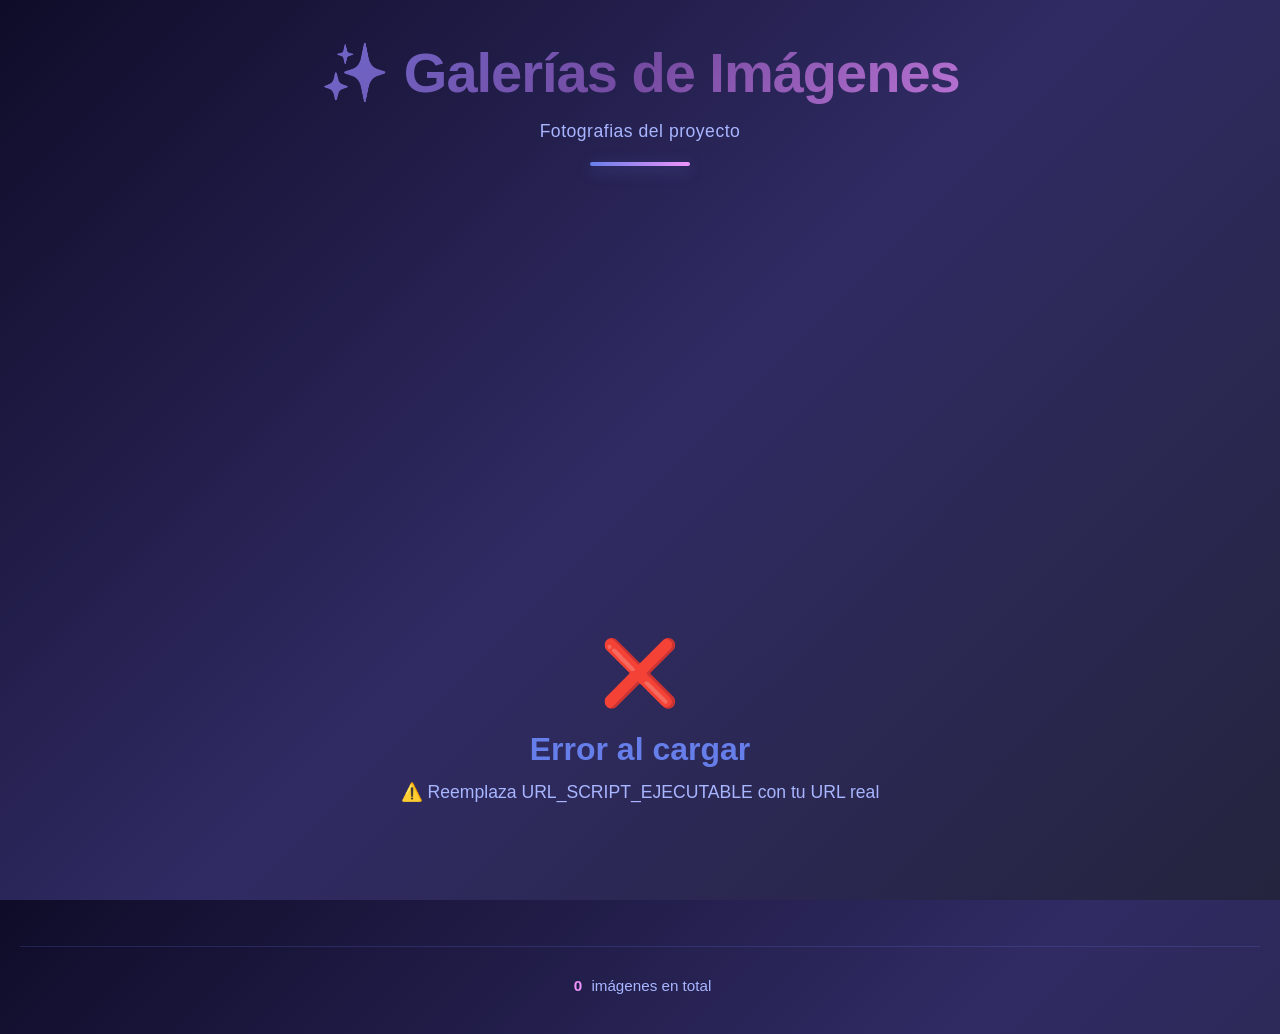
==== index.html @ efe20df1 "index.html" ====
<!DOCTYPE html>
<html lang="es">
<head>
    <meta charset="UTF-8">
    <meta name="viewport" content="width=device-width, initial-scale=1.0">
    <title>Galería de Imágenes - Google Drive (3 Carpetas)</title>
    
    <style>
        /* ================================================== */
        /* ESTILOS GLOBALES Y RESET */
        /* ================================================== */
        * {
            margin: 0;
            padding: 0;
            box-sizing: border-box;
        }

        html, body {
            width: 100%;
            height: 100%;
            font-family: 'Segoe UI', Tahoma, Geneva, Verdana, sans-serif;
            background: linear-gradient(135deg, #0f0c29 0%, #302b63 50%, #24243e 100%);
            min-height: 100vh;
            color: #333;
        }

        /* ================================================== */
        /* CONTENEDOR PRINCIPAL */
        /* ================================================== */
        .container {
            max-width: 1400px;
            margin: 0 auto;
            padding: 40px 20px;
        }

        /* ================================================== */
        /* HEADER Y TÍTULO */
        /* ================================================== */
        .header {
            text-align: center;
            margin-bottom: 50px;
            animation: slideDown 0.8s ease-out;
        }

        .header h1 {
            font-size: 3.5rem;
            background: linear-gradient(135deg, #667eea 0%, #764ba2 50%, #f093fb 100%);
            -webkit-background-clip: text;
            -webkit-text-fill-color: transparent;
            background-clip: text;
            font-weight: 800;
            margin-bottom: 15px;
            letter-spacing: -1px;
        }

        .header p {
            font-size: 1.1rem;
            color: #a8b5ff;
            font-weight: 300;
            letter-spacing: 0.5px;
        }

        .decorative-line {
            width: 100px;
            height: 4px;
            background: linear-gradient(90deg, #667eea, #f093fb);
            margin: 20px auto;
            border-radius: 2px;
            box-shadow: 0 4px 15px rgba(102, 126, 234, 0.4);
        }

        /* ================================================== */
        /* SISTEMA DE PESTAÑAS */
        /* ================================================== */
        .tabs-container {
            display: flex;
            gap: 12px;
            margin-bottom: 40px;
            flex-wrap: wrap;
            justify-content: center;
            animation: slideDown 0.8s ease-out 0.2s both;
        }

        .tab-button {
            padding: 14px 28px;
            border: 2px solid transparent;
            border-radius: 12px;
            font-size: 1rem;
            font-weight: 600;
            cursor: pointer;
            transition: all 0.3s cubic-bezier(0.175, 0.885, 0.32, 1.275);
            position: relative;
            overflow: hidden;
            color: white;
            background: rgba(102, 126, 234, 0.3);
            backdrop-filter: blur(10px);
        }

        .tab-button:hover {
            transform: translateY(-4px);
            background: rgba(102, 126, 234, 0.5);
            box-shadow: 0 8px 24px rgba(102, 126, 234, 0.3);
        }

        .tab-button.active {
            box-shadow: 0 8px 32px rgba(102, 126, 234, 0.6);
            background: linear-gradient(135deg, #667eea 0%, #764ba2 100%);
            border-color: #f093fb;
        }

        .tab-button[data-carpeta="galeria1"] {
            --gradient: linear-gradient(135deg, #667eea, #764ba2);
        }

        .tab-button[data-carpeta="galeria2"] {
            --gradient: linear-gradient(135deg, #f093fb, #e659c3);
        }

        .tab-button[data-carpeta="galeria3"] {
            --gradient: linear-gradient(135deg, #13547a, #80d0c7);
        }

        .tab-button.active[data-carpeta="galeria2"] {
            background: linear-gradient(135deg, #f093fb 0%, #e659c3 100%);
        }

        .tab-button.active[data-carpeta="galeria3"] {
            background: linear-gradient(135deg, #13547a 0%, #80d0c7 100%);
        }

        .tab-name {
            font-weight: 700;
            display: block;
            font-size: 1rem;
        }

        .tab-count {
            font-size: 0.85rem;
            opacity: 0.9;
            display: block;
            margin-top: 2px;
        }

        /* ================================================== */
        /* INFORMACIÓN DE CARPETA */
        /* ================================================== */
        .carpeta-info {
            text-align: center;
            margin-bottom: 30px;
            animation: fadeIn 0.5s ease-out;
        }

        .carpeta-info h2 {
            font-size: 2rem;
            color: #667eea;
            margin-bottom: 8px;
        }

        .carpeta-info p {
            font-size: 1.05rem;
            color: #a8b5ff;
            margin-bottom: 15px;
        }

        /* ================================================== */
        /* LOADER / INDICADOR DE CARGA */
        /* ================================================== */
        .loader-container {
            text-align: center;
            padding: 60px 20px;
            display: none;
        }

        .loader-container.active {
            display: block;
        }

        .spinner {
            border: 5px solid rgba(102, 126, 234, 0.2);
            border-top: 5px solid #667eea;
            border-radius: 50%;
            width: 50px;
            height: 50px;
            animation: spin 0.8s linear infinite;
            margin: 0 auto 20px;
        }

        .loader-text {
            font-size: 1.1rem;
            color: #a8b5ff;
            font-weight: 500;
            animation: pulse 1.5s ease-in-out infinite;
        }

        @keyframes spin {
            to { transform: rotate(360deg); }
        }

        @keyframes pulse {
            0%, 100% { opacity: 1; }
            50% { opacity: 0.5; }
        }

        /* ================================================== */
        /* GALERÍA - GRID RESPONSIVO */
        /* ================================================== */
        .galeria {
            display: grid;
            grid-template-columns: repeat(auto-fill, minmax(250px, 1fr));
            gap: 25px;
            animation: fadeIn 0.6s ease-out;
            min-height: 300px;
        }

        /* Tablet - 3 columnas */
        @media (max-width: 1024px) {
            .galeria {
                grid-template-columns: repeat(auto-fill, minmax(220px, 1fr));
                gap: 20px;
            }
        }

        /* Mobile - 2 columnas */
        @media (max-width: 768px) {
            .galeria {
                grid-template-columns: repeat(2, 1fr);
                gap: 15px;
            }
            
            .tabs-container {
                flex-direction: column;
                gap: 8px;
            }
            
            .tab-button {
                width: 100%;
            }
        }

        /* Mobile pequeño - 1 columna */
        @media (max-width: 480px) {
            .galeria {
                grid-template-columns: 1fr;
                gap: 15px;
            }
        }

        /* ================================================== */
        /* TARJETA DE IMAGEN */
        /* ================================================== */
        .imagen-card {
            position: relative;
            overflow: hidden;
            border-radius: 16px;
            background: white;
            box-shadow: 0 10px 30px rgba(0, 0, 0, 0.2);
            transition: all 0.4s cubic-bezier(0.175, 0.885, 0.32, 1.275);
            aspect-ratio: 1;
            cursor: pointer;
            animation: scaleIn 0.5s ease-out;
        }

        .imagen-card:nth-child(n) {
            animation-delay: calc(0.05s * var(--index, 0));
        }

        .imagen-card:hover {
            transform: translateY(-12px) scale(1.02);
            box-shadow: 0 20px 50px rgba(102, 126, 234, 0.4);
        }

        .imagen-card img {
            width: 100%;
            height: 100%;
            object-fit: cover;
            transition: transform 0.6s ease-out;
            display: block;
        }

        .imagen-card:hover img {
            transform: scale(1.1);
        }

        /* Overlay con info */
        .imagen-overlay {
            position: absolute;
            bottom: 0;
            left: 0;
            right: 0;
            background: linear-gradient(to top, rgba(0, 0, 0, 0.8), transparent);
            padding: 20px;
            transform: translateY(100%);
            transition: transform 0.3s ease-out;
        }

        .imagen-card:hover .imagen-overlay {
            transform: translateY(0);
        }

        .imagen-nombre {
            color: white;
            font-size: 0.95rem;
            font-weight: 600;
            word-break: break-word;
            white-space: normal;
            max-height: 60px;
            overflow: hidden;
            text-shadow: 0 2px 4px rgba(0, 0, 0, 0.5);
        }

        /* ================================================== */
        /* MENSAJE DE ESTADO - ERROR O VACÍO */
        /* ================================================== */
        .estado-mensaje {
            text-align: center;
            padding: 80px 20px;
            display: none;
        }

        .estado-mensaje.active {
            display: block;
        }

        .estado-icono {
            font-size: 4rem;
            margin-bottom: 20px;
        }

        .estado-texto h2 {
            font-size: 2rem;
            color: #667eea;
            margin-bottom: 10px;
        }

        .estado-texto p {
            font-size: 1.1rem;
            color: #a8b5ff;
            max-width: 500px;
            margin: 0 auto;
            line-height: 1.6;
        }

        /* ================================================== */
        /* ANIMACIONES */
        /* ================================================== */
        @keyframes slideDown {
            from {
                opacity: 0;
                transform: translateY(-30px);
            }
            to {
                opacity: 1;
                transform: translateY(0);
            }
        }

        @keyframes fadeIn {
            from {
                opacity: 0;
            }
            to {
                opacity: 1;
            }
        }

        @keyframes scaleIn {
            from {
                opacity: 0;
                transform: scale(0.9);
            }
            to {
                opacity: 1;
                transform: scale(1);
            }
        }

        /* ================================================== */
        /* FOOTER */
        /* ================================================== */
        .footer {
            text-align: center;
            margin-top: 60px;
            padding-top: 30px;
            border-top: 1px solid rgba(102, 126, 234, 0.2);
            color: #a8b5ff;
            font-size: 0.95rem;
        }

        .footer span {
            display: inline-block;
            color: #f093fb;
            font-weight: 600;
            margin: 0 5px;
        }

        /* ================================================== */
        /* SCROLLBAR PERSONALIZADO */
        /* ================================================== */
        ::-webkit-scrollbar {
            width: 12px;
        }

        ::-webkit-scrollbar-track {
            background: rgba(102, 126, 234, 0.1);
        }

        ::-webkit-scrollbar-thumb {
            background: linear-gradient(to bottom, #667eea, #764ba2);
            border-radius: 6px;
        }

        ::-webkit-scrollbar-thumb:hover {
            background: linear-gradient(to bottom, #764ba2, #f093fb);
        }
    </style>
</head>
<body>
    <!-- CONTENEDOR PRINCIPAL -->
    <div class="container">
        <!-- HEADER -->
        <div class="header">
            <h1>✨ Galerías de Imágenes</h1>
            <p>Fotografias del proyecto</p>
            <div class="decorative-line"></div>
        </div>

        <!-- SISTEMA DE PESTAÑAS -->
        <div class="tabs-container" id="tabsContainer"></div>

        <!-- INFORMACIÓN DE CARPETA ACTIVA -->
        <div class="carpeta-info" id="carpetaInfo" style="display: none;">
            <h2 id="carpetaTitulo">Cargando...</h2>
            <p id="carpetaDescripcion"></p>
        </div>

        <!-- LOADER -->
        <div class="loader-container active" id="loader">
            <div class="spinner"></div>
            <p class="loader-text">Cargando imágenes...</p>
        </div>

        <!-- GALERÍA DE IMÁGENES -->
        <div class="galeria" id="galeria"></div>

        <!-- MENSAJE DE ESTADO (ERROR O VACÍO) -->
        <div class="estado-mensaje" id="estadoMensaje">
            <div class="estado-icono" id="estadoIcono">📁</div>
            <div class="estado-texto">
                <h2 id="estadoTitulo">Sin imágenes</h2>
                <p id="estadoTexto">No se encontraron imágenes en esta carpeta.</p>
            </div>
        </div>

        <!-- FOOTER -->
        <div class="footer">
            <span id="contadorImagenes">0</span> imágenes en total
        </div>
    </div>

    <script>
        // ================================================== 
        // CONFIGURACIÓN - REEMPLAZA ESTO CON TU URL
        // ================================================== 
        const URL_SCRIPT_EJECUTABLE = "https://script.google.com/macros/s/AKfycbyVBWtZ2bba_xIFYyzw1SFigmoEJFg3wnzsaNYeA7VEi5pY9Rki0Ld7gcoFzxpPQEVUog/exec";

        // ================================================== 
        // REFERENCIAS AL DOM
        // ================================================== 
        const tabsContainer = document.getElementById('tabsContainer');
        const galeriaContainer = document.getElementById('galeria');
        const loaderContainer = document.getElementById('loader');
        const estadoMensajeContainer = document.getElementById('estadoMensaje');
        const contadorImagenes = document.getElementById('contadorImagenes');
        const carpetaInfo = document.getElementById('carpetaInfo');
        const carpetaTitulo = document.getElementById('carpetaTitulo');
        const carpetaDescripcion = document.getElementById('carpetaDescripcion');

        // ================================================== 
        // ESTADO GLOBAL
        // ================================================== 
        let datosGlobal = null;
        let carpetaActiva = 'galeria1';

        // ================================================== 
        // FUNCIÓN PRINCIPAL - CARGAR IMÁGENES
        // ================================================== 
        async function cargarImagenes() {
            try {
                // Mostrar loader
                mostrarLoader();

                // Validar URL
                if (URL_SCRIPT_EJECUTABLE === "https://script.google.com/macros/s/AKfycbyVBWtZ2bba_xIFYyzw1SFigmoEJFg3wnzsaNYeA7VEi5pY9Rki0Ld7gcoFzxpPQEVUog/exec") {
                    throw new Error("⚠️ Reemplaza URL_SCRIPT_EJECUTABLE con tu URL real");
                }

                // Hacer petición fetch
                const respuesta = await fetch(URL_SCRIPT_EJECUTABLE);

                // Verificar si la respuesta es correcta
                if (!respuesta.ok) {
                    throw new Error(`Error HTTP: ${respuesta.status}`);
                }

                // Parsear JSON
                const datos = await respuesta.json();

                // Validar respuesta
                if (datos.estado !== 'éxito') {
                    throw new Error(datos.mensaje || "Error desconocido");
                }

                // Guardar datos globales
                datosGlobal = datos;

                // Crear pestañas
                crearPestanas(datos.carpetas);

                // Mostrar primera carpeta
                mostrarCarpeta('galeria1');

                ocultarLoader();

            } catch (error) {
                console.error('Error al cargar imágenes:', error);
                mostrarMensajeError(error.message);
                ocultarLoader();
            }
        }

        // ================================================== 
        // FUNCIÓN - CREAR PESTAÑAS
        // ================================================== 
        function crearPestanas(carpetas) {
            tabsContainer.innerHTML = '';
            
            Object.keys(carpetas).forEach(clave => {
                const config = carpetas[clave];
                
                const boton = document.createElement('button');
                boton.className = 'tab-button';
                if (clave === 'galeria1') boton.classList.add('active');
                boton.dataset.carpeta = clave;
                
                boton.innerHTML = `
                    <span class="tab-name">${config.nombre}</span>
                    <span class="tab-count">${config.cantidad} imágenes</span>
                `;
                
                boton.addEventListener('click', () => mostrarCarpeta(clave));
                
                tabsContainer.appendChild(boton);
            });
        }

        // ================================================== 
        // FUNCIÓN - MOSTRAR CARPETA
        // ================================================== 
        function mostrarCarpeta(clave) {
            if (!datosGlobal) return;

            // Actualizar pestaña activa
            document.querySelectorAll('.tab-button').forEach(btn => {
                btn.classList.remove('active');
            });
            document.querySelector(`[data-carpeta="${clave}"]`).classList.add('active');

            carpetaActiva = clave;
            const config = datosGlobal.carpetas[clave];

            // Mostrar información de carpeta
            carpetaTitulo.textContent = config.nombre;
            carpetaDescripcion.textContent = config.descripcion || '';
            carpetaInfo.style.display = 'block';

            // Mostrar imágenes
            if (!config.imagenes || config.imagenes.length === 0) {
                mostrarMensajeEstado(
                    '📁',
                    'Sin imágenes',
                    'No se encontraron imágenes en esta carpeta.'
                );
                actualizarContador();
                return;
            }

            // Renderizar imágenes
            renderizarImagenes(config.imagenes);
            actualizarContador();
        }

        // ================================================== 
        // FUNCIÓN - RENDERIZAR IMÁGENES EN GRID
        // ================================================== 
        function renderizarImagenes(imagenes) {
            // Limpiar galería
            galeriaContainer.innerHTML = '';

            // Iterar sobre cada imagen
            imagenes.forEach((imagen, index) => {
                // Crear elemento card
                const card = document.createElement('div');
                card.className = 'imagen-card';
                card.style.setProperty('--index', index);

                // Crear imagen
                const img = document.createElement('img');
                img.src = imagen.url;
                img.alt = imagen.nombre;
                img.loading = 'lazy';

                // Crear overlay
                const overlay = document.createElement('div');
                overlay.className = 'imagen-overlay';

                const nombre = document.createElement('div');
                nombre.className = 'imagen-nombre';
                nombre.textContent = imagen.nombre;

                overlay.appendChild(nombre);

                // Agregar elementos a la card
                card.appendChild(img);
                card.appendChild(overlay);

                // Agregar card a la galería
                galeriaContainer.appendChild(card);

                // Event listener para abrir imagen en nueva pestaña
                card.addEventListener('click', () => {
                    window.open(imagen.url, '_blank');
                });
            });

            // Ocultar mensaje de estado
            estadoMensajeContainer.classList.remove('active');
        }

        // ================================================== 
        // FUNCIÓN - ACTUALIZAR CONTADOR
        // ================================================== 
        function actualizarContador() {
            let total = 0;
            if (datosGlobal) {
                Object.values(datosGlobal.carpetas).forEach(carpeta => {
                    total += carpeta.cantidad || 0;
                });
            }
            contadorImagenes.textContent = total;
        }

        // ================================================== 
        // FUNCIÓN - MOSTRAR/OCULTAR LOADER
        // ================================================== 
        function mostrarLoader() {
            loaderContainer.classList.add('active');
            galeriaContainer.innerHTML = '';
            estadoMensajeContainer.classList.remove('active');
            carpetaInfo.style.display = 'none';
        }

        function ocultarLoader() {
            loaderContainer.classList.remove('active');
        }

        // ================================================== 
        // FUNCIÓN - MOSTRAR MENSAJE DE ESTADO
        // ================================================== 
        function mostrarMensajeEstado(icono, titulo, texto) {
            document.getElementById('estadoIcono').textContent = icono;
            document.getElementById('estadoTitulo').textContent = titulo;
            document.getElementById('estadoTexto').textContent = texto;
            estadoMensajeContainer.classList.add('active');
            galeriaContainer.innerHTML = '';
        }

        // ================================================== 
        // FUNCIÓN - MOSTRAR ERROR
        // ================================================== 
        function mostrarMensajeError(mensaje) {
            mostrarMensajeEstado(
                '❌',
                'Error al cargar',
                mensaje || 'Ocurrió un error al cargar las imágenes. Verifica tu URL y permisos.'
            );
        }

        // ================================================== 
        // EJECUTAR AL CARGAR LA PÁGINA
        // ================================================== 
        document.addEventListener('DOMContentLoaded', cargarImagenes);

        // Permitir recargar manualmente (opcional)
        window.recargarGaleria = cargarImagenes;
    </script>
</body>
</html>
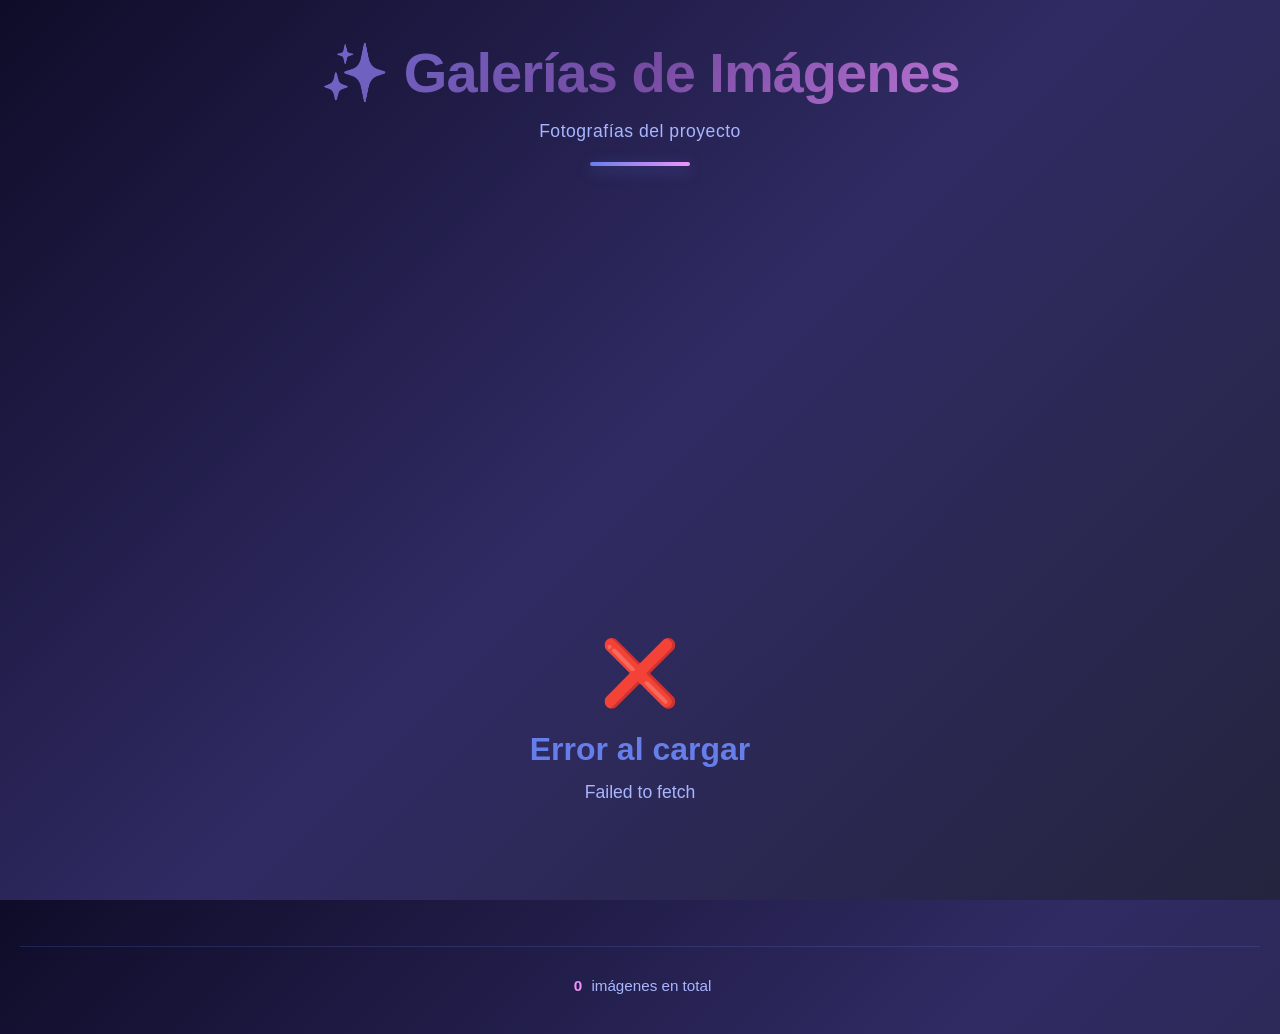
==== commit 0c8e5374: "index.html" ====
--- a/index.html
+++ b/index.html
@@ -411,38 +411,32 @@
 
         ::-webkit-scrollbar-thumb:hover {
             background: linear-gradient(to bottom, #764ba2, #f093fb);
+            border-radius: 6px;
         }
     </style>
 </head>
 <body>
-    <!-- CONTENEDOR PRINCIPAL -->
     <div class="container">
-        <!-- HEADER -->
         <div class="header">
             <h1>✨ Galerías de Imágenes</h1>
-            <p>Fotografias del proyecto</p>
+            <p>Fotografías del proyecto</p>
             <div class="decorative-line"></div>
         </div>
 
-        <!-- SISTEMA DE PESTAÑAS -->
         <div class="tabs-container" id="tabsContainer"></div>
 
-        <!-- INFORMACIÓN DE CARPETA ACTIVA -->
         <div class="carpeta-info" id="carpetaInfo" style="display: none;">
             <h2 id="carpetaTitulo">Cargando...</h2>
             <p id="carpetaDescripcion"></p>
         </div>
 
-        <!-- LOADER -->
         <div class="loader-container active" id="loader">
             <div class="spinner"></div>
             <p class="loader-text">Cargando imágenes...</p>
         </div>
 
-        <!-- GALERÍA DE IMÁGENES -->
         <div class="galeria" id="galeria"></div>
 
-        <!-- MENSAJE DE ESTADO (ERROR O VACÍO) -->
         <div class="estado-mensaje" id="estadoMensaje">
             <div class="estado-icono" id="estadoIcono">📁</div>
             <div class="estado-texto">
@@ -451,7 +445,6 @@
             </div>
         </div>
 
-        <!-- FOOTER -->
         <div class="footer">
             <span id="contadorImagenes">0</span> imágenes en total
         </div>
@@ -459,9 +452,9 @@
 
     <script>
         // ================================================== 
-        // CONFIGURACIÓN - REEMPLAZA ESTO CON TU URL
-        // ================================================== 
-        const URL_SCRIPT_EJECUTABLE = "https://script.google.com/macros/s/AKfycbyVBWtZ2bba_xIFYyzw1SFigmoEJFg3wnzsaNYeA7VEi5pY9Rki0Ld7gcoFzxpPQEVUog/exec";
+        // CONFIGURACIÓN - URL VERIFICADA
+        // ================================================== 
+        const URL_SCRIPT_EJECUTABLE = "https://script.google.com/macros/s/AKfycbxKspBtDO-Fxs6Twkbm9fF0lcxm1DVdYgpOf850ThgmkmFMt-D9hXgBjnW9o0wUK1bd1g/exec";
 
         // ================================================== 
         // REFERENCIAS AL DOM
@@ -489,12 +482,7 @@
                 // Mostrar loader
                 mostrarLoader();
 
-                // Validar URL
-                if (URL_SCRIPT_EJECUTABLE === "https://script.google.com/macros/s/AKfycbyVBWtZ2bba_xIFYyzw1SFigmoEJFg3wnzsaNYeA7VEi5pY9Rki0Ld7gcoFzxpPQEVUog/exec") {
-                    throw new Error("⚠️ Reemplaza URL_SCRIPT_EJECUTABLE con tu URL real");
-                }
-
-                // Hacer petición fetch
+                // Hacer petición fetch directamente con la URL
                 const respuesta = await fetch(URL_SCRIPT_EJECUTABLE);
 
                 // Verificar si la respuesta es correcta
@@ -505,7 +493,7 @@
                 // Parsear JSON
                 const datos = await respuesta.json();
 
-                // Validar respuesta
+                // Validar respuesta del backend
                 if (datos.estado !== 'éxito') {
                     throw new Error(datos.mensaje || "Error desconocido");
                 }
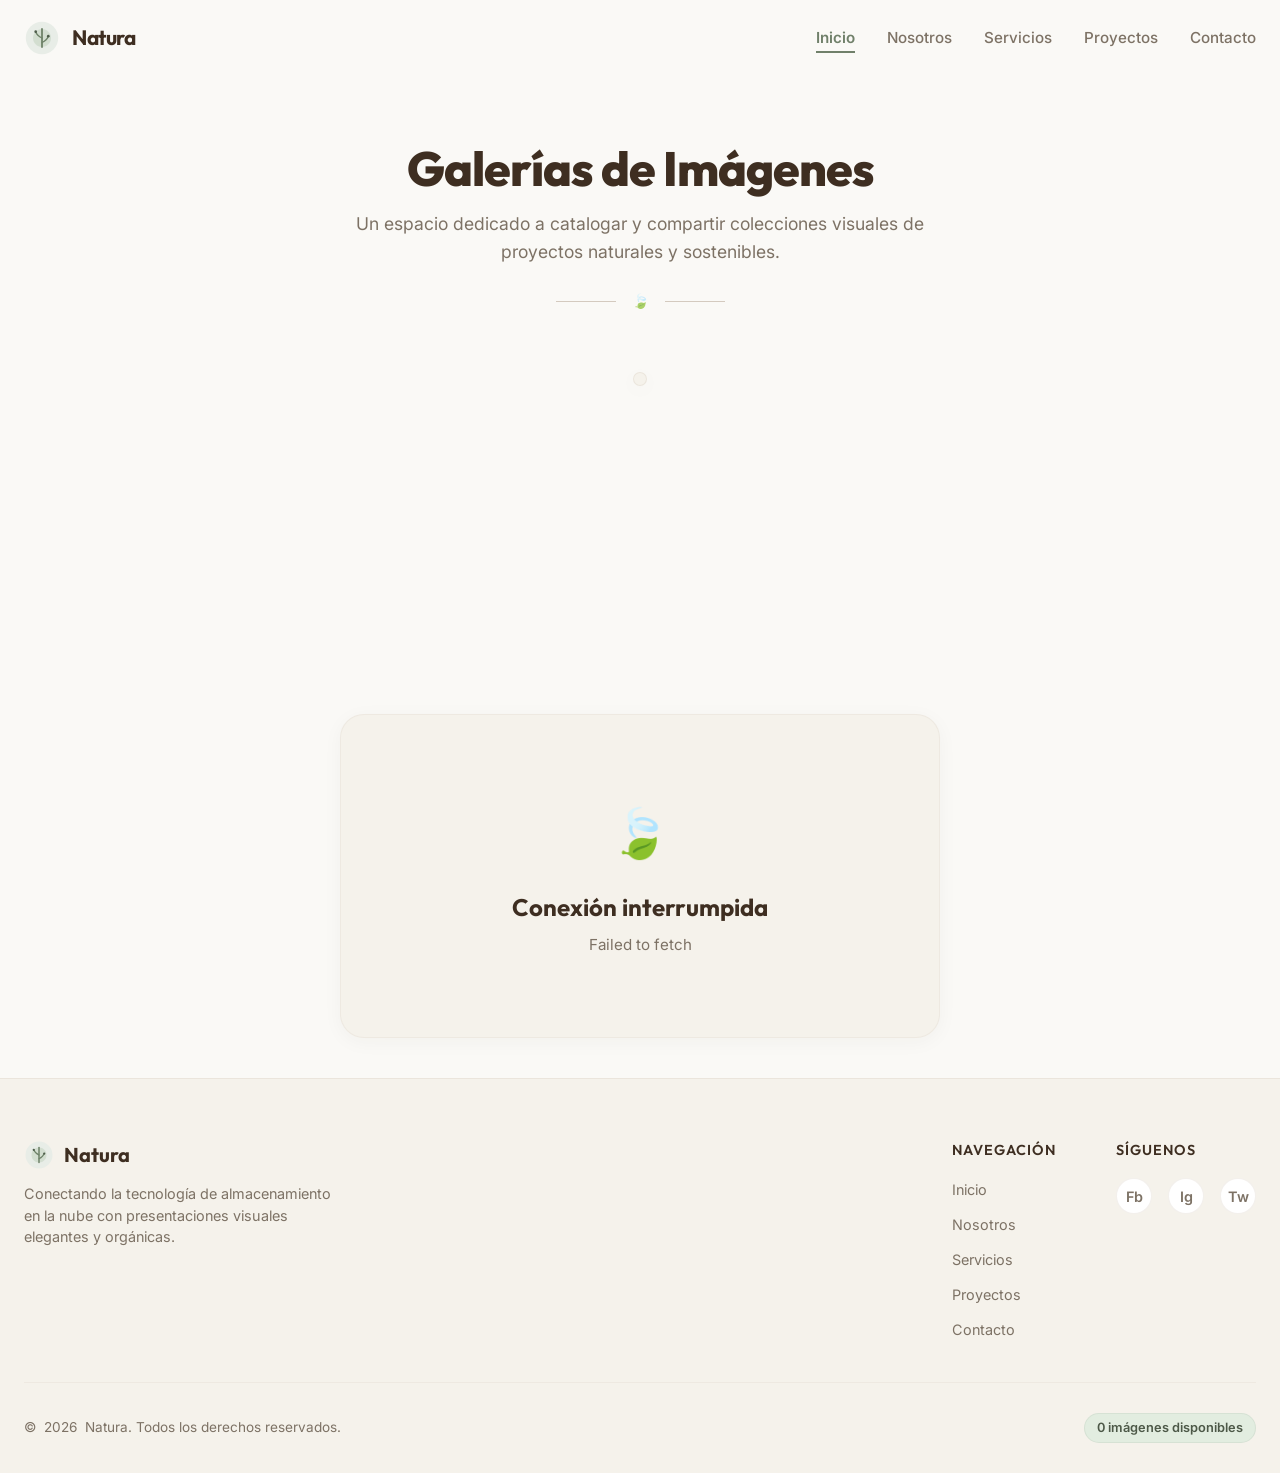
==== commit 2baba925: "index.html" ====
--- a/index.html
+++ b/index.html
@@ -1,685 +1,1098 @@
+
 <!DOCTYPE html>
 <html lang="es">
 <head>
-    <meta charset="UTF-8">
-    <meta name="viewport" content="width=device-width, initial-scale=1.0">
-    <title>Galería de Imágenes - Google Drive (3 Carpetas)</title>
-    
-    <style>
-        /* ================================================== */
-        /* ESTILOS GLOBALES Y RESET */
-        /* ================================================== */
-        * {
-            margin: 0;
-            padding: 0;
-            box-sizing: border-box;
-        }
-
-        html, body {
-            width: 100%;
-            height: 100%;
-            font-family: 'Segoe UI', Tahoma, Geneva, Verdana, sans-serif;
-            background: linear-gradient(135deg, #0f0c29 0%, #302b63 50%, #24243e 100%);
-            min-height: 100vh;
-            color: #333;
-        }
-
-        /* ================================================== */
-        /* CONTENEDOR PRINCIPAL */
-        /* ================================================== */
-        .container {
-            max-width: 1400px;
-            margin: 0 auto;
-            padding: 40px 20px;
-        }
-
-        /* ================================================== */
-        /* HEADER Y TÍTULO */
-        /* ================================================== */
-        .header {
-            text-align: center;
-            margin-bottom: 50px;
-            animation: slideDown 0.8s ease-out;
-        }
-
-        .header h1 {
-            font-size: 3.5rem;
-            background: linear-gradient(135deg, #667eea 0%, #764ba2 50%, #f093fb 100%);
-            -webkit-background-clip: text;
-            -webkit-text-fill-color: transparent;
-            background-clip: text;
-            font-weight: 800;
-            margin-bottom: 15px;
-            letter-spacing: -1px;
-        }
-
-        .header p {
-            font-size: 1.1rem;
-            color: #a8b5ff;
-            font-weight: 300;
-            letter-spacing: 0.5px;
-        }
-
-        .decorative-line {
-            width: 100px;
-            height: 4px;
-            background: linear-gradient(90deg, #667eea, #f093fb);
-            margin: 20px auto;
-            border-radius: 2px;
-            box-shadow: 0 4px 15px rgba(102, 126, 234, 0.4);
-        }
-
-        /* ================================================== */
-        /* SISTEMA DE PESTAÑAS */
-        /* ================================================== */
-        .tabs-container {
-            display: flex;
-            gap: 12px;
-            margin-bottom: 40px;
-            flex-wrap: wrap;
-            justify-content: center;
-            animation: slideDown 0.8s ease-out 0.2s both;
-        }
-
-        .tab-button {
-            padding: 14px 28px;
-            border: 2px solid transparent;
-            border-radius: 12px;
-            font-size: 1rem;
-            font-weight: 600;
-            cursor: pointer;
-            transition: all 0.3s cubic-bezier(0.175, 0.885, 0.32, 1.275);
-            position: relative;
-            overflow: hidden;
-            color: white;
-            background: rgba(102, 126, 234, 0.3);
-            backdrop-filter: blur(10px);
-        }
-
-        .tab-button:hover {
-            transform: translateY(-4px);
-            background: rgba(102, 126, 234, 0.5);
-            box-shadow: 0 8px 24px rgba(102, 126, 234, 0.3);
-        }
-
-        .tab-button.active {
-            box-shadow: 0 8px 32px rgba(102, 126, 234, 0.6);
-            background: linear-gradient(135deg, #667eea 0%, #764ba2 100%);
-            border-color: #f093fb;
-        }
-
-        .tab-button[data-carpeta="galeria1"] {
-            --gradient: linear-gradient(135deg, #667eea, #764ba2);
-        }
-
-        .tab-button[data-carpeta="galeria2"] {
-            --gradient: linear-gradient(135deg, #f093fb, #e659c3);
-        }
-
-        .tab-button[data-carpeta="galeria3"] {
-            --gradient: linear-gradient(135deg, #13547a, #80d0c7);
-        }
-
-        .tab-button.active[data-carpeta="galeria2"] {
-            background: linear-gradient(135deg, #f093fb 0%, #e659c3 100%);
-        }
-
-        .tab-button.active[data-carpeta="galeria3"] {
-            background: linear-gradient(135deg, #13547a 0%, #80d0c7 100%);
-        }
-
-        .tab-name {
-            font-weight: 700;
-            display: block;
-            font-size: 1rem;
-        }
-
-        .tab-count {
-            font-size: 0.85rem;
-            opacity: 0.9;
-            display: block;
-            margin-top: 2px;
-        }
-
-        /* ================================================== */
-        /* INFORMACIÓN DE CARPETA */
-        /* ================================================== */
-        .carpeta-info {
-            text-align: center;
-            margin-bottom: 30px;
-            animation: fadeIn 0.5s ease-out;
-        }
-
-        .carpeta-info h2 {
-            font-size: 2rem;
-            color: #667eea;
-            margin-bottom: 8px;
-        }
-
-        .carpeta-info p {
-            font-size: 1.05rem;
-            color: #a8b5ff;
-            margin-bottom: 15px;
-        }
-
-        /* ================================================== */
-        /* LOADER / INDICADOR DE CARGA */
-        /* ================================================== */
-        .loader-container {
-            text-align: center;
-            padding: 60px 20px;
-            display: none;
-        }
-
-        .loader-container.active {
-            display: block;
-        }
-
-        .spinner {
-            border: 5px solid rgba(102, 126, 234, 0.2);
-            border-top: 5px solid #667eea;
-            border-radius: 50%;
-            width: 50px;
-            height: 50px;
-            animation: spin 0.8s linear infinite;
-            margin: 0 auto 20px;
-        }
-
-        .loader-text {
-            font-size: 1.1rem;
-            color: #a8b5ff;
-            font-weight: 500;
-            animation: pulse 1.5s ease-in-out infinite;
-        }
-
-        @keyframes spin {
-            to { transform: rotate(360deg); }
-        }
-
-        @keyframes pulse {
-            0%, 100% { opacity: 1; }
-            50% { opacity: 0.5; }
-        }
-
-        /* ================================================== */
-        /* GALERÍA - GRID RESPONSIVO */
-        /* ================================================== */
-        .galeria {
-            display: grid;
-            grid-template-columns: repeat(auto-fill, minmax(250px, 1fr));
-            gap: 25px;
-            animation: fadeIn 0.6s ease-out;
-            min-height: 300px;
-        }
-
-        /* Tablet - 3 columnas */
-        @media (max-width: 1024px) {
-            .galeria {
-                grid-template-columns: repeat(auto-fill, minmax(220px, 1fr));
-                gap: 20px;
-            }
-        }
-
-        /* Mobile - 2 columnas */
-        @media (max-width: 768px) {
-            .galeria {
-                grid-template-columns: repeat(2, 1fr);
-                gap: 15px;
-            }
-            
-            .tabs-container {
-                flex-direction: column;
-                gap: 8px;
-            }
-            
-            .tab-button {
-                width: 100%;
-            }
-        }
-
-        /* Mobile pequeño - 1 columna */
-        @media (max-width: 480px) {
-            .galeria {
-                grid-template-columns: 1fr;
-                gap: 15px;
-            }
-        }
-
-        /* ================================================== */
-        /* TARJETA DE IMAGEN */
-        /* ================================================== */
-        .imagen-card {
-            position: relative;
-            overflow: hidden;
-            border-radius: 16px;
-            background: white;
-            box-shadow: 0 10px 30px rgba(0, 0, 0, 0.2);
-            transition: all 0.4s cubic-bezier(0.175, 0.885, 0.32, 1.275);
-            aspect-ratio: 1;
-            cursor: pointer;
-            animation: scaleIn 0.5s ease-out;
-        }
-
-        .imagen-card:nth-child(n) {
-            animation-delay: calc(0.05s * var(--index, 0));
-        }
-
-        .imagen-card:hover {
-            transform: translateY(-12px) scale(1.02);
-            box-shadow: 0 20px 50px rgba(102, 126, 234, 0.4);
-        }
-
-        .imagen-card img {
-            width: 100%;
-            height: 100%;
-            object-fit: cover;
-            transition: transform 0.6s ease-out;
-            display: block;
-        }
-
-        .imagen-card:hover img {
-            transform: scale(1.1);
-        }
-
-        /* Overlay con info */
-        .imagen-overlay {
-            position: absolute;
-            bottom: 0;
-            left: 0;
-            right: 0;
-            background: linear-gradient(to top, rgba(0, 0, 0, 0.8), transparent);
-            padding: 20px;
-            transform: translateY(100%);
-            transition: transform 0.3s ease-out;
-        }
-
-        .imagen-card:hover .imagen-overlay {
-            transform: translateY(0);
-        }
-
-        .imagen-nombre {
-            color: white;
-            font-size: 0.95rem;
-            font-weight: 600;
-            word-break: break-word;
-            white-space: normal;
-            max-height: 60px;
-            overflow: hidden;
-            text-shadow: 0 2px 4px rgba(0, 0, 0, 0.5);
-        }
-
-        /* ================================================== */
-        /* MENSAJE DE ESTADO - ERROR O VACÍO */
-        /* ================================================== */
-        .estado-mensaje {
-            text-align: center;
-            padding: 80px 20px;
-            display: none;
-        }
-
-        .estado-mensaje.active {
-            display: block;
-        }
-
-        .estado-icono {
-            font-size: 4rem;
-            margin-bottom: 20px;
-        }
-
-        .estado-texto h2 {
-            font-size: 2rem;
-            color: #667eea;
-            margin-bottom: 10px;
-        }
-
-        .estado-texto p {
-            font-size: 1.1rem;
-            color: #a8b5ff;
-            max-width: 500px;
-            margin: 0 auto;
-            line-height: 1.6;
-        }
-
-        /* ================================================== */
-        /* ANIMACIONES */
-        /* ================================================== */
-        @keyframes slideDown {
-            from {
-                opacity: 0;
-                transform: translateY(-30px);
-            }
-            to {
-                opacity: 1;
-                transform: translateY(0);
-            }
-        }
-
-        @keyframes fadeIn {
-            from {
-                opacity: 0;
-            }
-            to {
-                opacity: 1;
-            }
-        }
-
-        @keyframes scaleIn {
-            from {
-                opacity: 0;
-                transform: scale(0.9);
-            }
-            to {
-                opacity: 1;
-                transform: scale(1);
-            }
-        }
-
-        /* ================================================== */
-        /* FOOTER */
-        /* ================================================== */
-        .footer {
-            text-align: center;
-            margin-top: 60px;
-            padding-top: 30px;
-            border-top: 1px solid rgba(102, 126, 234, 0.2);
-            color: #a8b5ff;
-            font-size: 0.95rem;
-        }
-
-        .footer span {
-            display: inline-block;
-            color: #f093fb;
-            font-weight: 600;
-            margin: 0 5px;
-        }
-
-        /* ================================================== */
-        /* SCROLLBAR PERSONALIZADO */
-        /* ================================================== */
-        ::-webkit-scrollbar {
-            width: 12px;
-        }
-
-        ::-webkit-scrollbar-track {
-            background: rgba(102, 126, 234, 0.1);
-        }
-
-        ::-webkit-scrollbar-thumb {
-            background: linear-gradient(to bottom, #667eea, #764ba2);
-            border-radius: 6px;
-        }
-
-        ::-webkit-scrollbar-thumb:hover {
-            background: linear-gradient(to bottom, #764ba2, #f093fb);
-            border-radius: 6px;
-        }
-    </style>
+  <meta charset="UTF-8">
+  <meta name="viewport" content="width=device-width, initial-scale=1.0">
+  <title>Galerías de Imágenes - Natura Project</title>
+  
+  <style>
+    /* ==========================================================================
+       VARIABLES DE DISEÑO (PALETA SUAVE, NATURAL Y TEXTURAS)
+       ========================================================================== */
+    @import url('https://fonts.googleapis.com/css2?family=Inter:wght@300;400;500;600&family=Outfit:wght@400;500;600;700;800&display=swap');
+    :root {
+      /* Paleta de Colores Naturales */
+      --color-white: #ffffff;
+      --color-bg-hueso: #faf9f6;
+      --color-bg-beige: #f5f2eb;
+      --color-beige-dark: #e8e3d9;
+      --color-light-brown: #af9b89;
+      --color-dark-brown: #3e2e21;
+      --color-pastel-green: #e2ede0;
+      --color-olive-green: #70806a;
+      --color-olive-dark: #4d5948;
+      --color-light-gray: #f0f2ef;
+      
+      /* Colores de Texto */
+      --color-text-dark: #2d261e;
+      --color-text-muted: #7d7265;
+      --color-text-light: #8e9c89;
+      
+      /* Fuentes */
+      --font-title: 'Outfit', -apple-system, BlinkMacSystemFont, "Segoe UI", Roboto, Helvetica, Arial, sans-serif;
+      --font-body: 'Inter', -apple-system, BlinkMacSystemFont, "Segoe UI", Roboto, Helvetica, Arial, sans-serif;
+      
+      /* Transiciones y Sombras */
+      --transition-smooth: all 0.4s cubic-bezier(0.16, 1, 0.3, 1);
+      --shadow-soft: 0 4px 20px rgba(62, 46, 33, 0.04);
+      --shadow-medium: 0 10px 30px rgba(62, 46, 33, 0.08);
+      --shadow-hover: 0 20px 40px rgba(112, 128, 106, 0.15);
+      
+      /* Bordes */
+      --border-radius-sm: 8px;
+      --border-radius-md: 16px;
+      --border-radius-lg: 24px;
+    }
+    /* ==========================================================================
+       RESET Y CONFIGURACIÓN GLOBAL
+       ========================================================================== */
+    * {
+      margin: 0;
+      padding: 0;
+      box-sizing: border-box;
+    }
+    html {
+      scroll-behavior: smooth;
+      width: 100%;
+      height: 100%;
+    }
+    body {
+      width: 100%;
+      min-height: 100vh;
+      font-family: var(--font-body);
+      background-color: var(--color-bg-hueso);
+      color: var(--color-text-dark);
+      line-height: 1.6;
+      -webkit-font-smoothing: antialiased;
+      -moz-osx-font-smoothing: grayscale;
+      display: flex;
+      flex-direction: column;
+    }
+    /* ==========================================================================
+       BARRA DE NAVEGACIÓN FIJA REUTILIZABLE
+       ========================================================================== */
+    .main-navbar {
+      position: fixed;
+      top: 0;
+      left: 0;
+      width: 100%;
+      z-index: 1000;
+      background-color: transparent;
+      border-bottom: 1px solid transparent;
+      transition: var(--transition-smooth);
+      padding: 20px 0;
+    }
+    /* Efecto al hacer scroll */
+    .main-navbar.navbar-scrolled {
+      background-color: rgba(250, 249, 246, 0.85);
+      backdrop-filter: blur(12px);
+      -webkit-backdrop-filter: blur(12px);
+      padding: 14px 0;
+      border-bottom: 1px solid rgba(112, 128, 106, 0.1);
+      box-shadow: var(--shadow-soft);
+    }
+    .navbar-container {
+      max-width: 1400px;
+      margin: 0 auto;
+      padding: 0 24px;
+      display: flex;
+      align-items: center;
+      justify-content: space-between;
+    }
+    /* Logo y Nombre */
+    .navbar-brand {
+      display: flex;
+      align-items: center;
+      gap: 12px;
+      text-decoration: none;
+      color: var(--color-dark-brown);
+      font-family: var(--font-title);
+      font-weight: 700;
+      font-size: 1.3rem;
+      letter-spacing: -0.5px;
+      transition: var(--transition-smooth);
+    }
+    .navbar-brand img,
+    .navbar-brand svg {
+      width: 36px;
+      height: 36px;
+      object-fit: contain;
+      transition: var(--transition-smooth);
+    }
+    .navbar-brand:hover {
+      opacity: 0.9;
+    }
+    .navbar-brand:hover img,
+    .navbar-brand:hover svg {
+      transform: rotate(5deg) scale(1.05);
+    }
+    /* Menú de Opciones */
+    .navbar-menu {
+      display: flex;
+      align-items: center;
+      gap: 32px;
+      list-style: none;
+    }
+    .navbar-link {
+      text-decoration: none;
+      color: var(--color-text-muted);
+      font-weight: 500;
+      font-size: 0.95rem;
+      transition: var(--transition-smooth);
+      position: relative;
+      padding: 6px 0;
+    }
+    .navbar-link::after {
+      content: '';
+      position: absolute;
+      bottom: 0;
+      left: 0;
+      width: 100%;
+      height: 2px;
+      background-color: var(--color-olive-green);
+      transform: scaleX(0);
+      transform-origin: right;
+      transition: transform 0.3s ease;
+    }
+    .navbar-link:hover {
+      color: var(--color-dark-brown);
+    }
+    .navbar-link:hover::after {
+      transform: scaleX(1);
+      transform-origin: left;
+    }
+    .navbar-link.active {
+      color: var(--color-olive-green);
+      font-weight: 600;
+    }
+    .navbar-link.active::after {
+      transform: scaleX(1);
+      background-color: var(--color-olive-green);
+    }
+    /* Botón Menú Hamburguesa (Móviles) */
+    .navbar-toggle {
+      display: none;
+      background: none;
+      border: none;
+      cursor: pointer;
+      padding: 8px;
+      z-index: 1001;
+    }
+    .navbar-toggle span {
+      display: block;
+      width: 24px;
+      height: 2px;
+      background-color: var(--color-dark-brown);
+      margin: 5px 0;
+      transition: var(--transition-smooth);
+    }
+    /* Animación del menú móvil activo */
+    .navbar-toggle.active span:nth-child(1) {
+      transform: translateY(7px) rotate(45deg);
+    }
+    .navbar-toggle.active span:nth-child(2) {
+      opacity: 0;
+    }
+    .navbar-toggle.active span:nth-child(3) {
+      transform: translateY(-7px) rotate(-45deg);
+    }
+    /* Responsive Navbar */
+    @media (max-width: 768px) {
+      .navbar-toggle {
+        display: block;
+      }
+      .navbar-menu {
+        position: fixed;
+        top: 0;
+        right: -100%;
+        width: 280px;
+        height: 100vh;
+        background-color: var(--color-bg-hueso);
+        flex-direction: column;
+        justify-content: center;
+        gap: 40px;
+        box-shadow: -10px 0 30px rgba(62, 46, 33, 0.05);
+        transition: var(--transition-smooth);
+        padding: 40px;
+        z-index: 1000;
+        border-left: 1px solid rgba(112, 128, 106, 0.1);
+      }
+      .navbar-menu.active {
+        right: 0;
+      }
+      .navbar-link {
+        font-size: 1.1rem;
+      }
+    }
+    /* ==========================================================================
+       CONTENEDOR PRINCIPAL Y HERO
+       ========================================================================== */
+    .main-content {
+      flex: 1;
+      padding-top: 120px; /* Margen para compensar navbar fija */
+      max-width: 1400px;
+      width: 100%;
+      margin: 0 auto;
+      padding-left: 24px;
+      padding-right: 24px;
+      animation: fadeIn 0.8s ease-out;
+    }
+    .hero-section {
+      text-align: center;
+      margin-bottom: 60px;
+      margin-top: 20px;
+    }
+    .hero-section h1 {
+      font-family: var(--font-title);
+      font-size: 3rem;
+      color: var(--color-dark-brown);
+      font-weight: 800;
+      letter-spacing: -1px;
+      margin-bottom: 12px;
+      line-height: 1.2;
+    }
+    .hero-section p {
+      font-size: 1.1rem;
+      color: var(--color-text-muted);
+      max-width: 600px;
+      margin: 0 auto 24px;
+      font-weight: 400;
+    }
+    .decorative-separator {
+      display: flex;
+      align-items: center;
+      justify-content: center;
+      gap: 16px;
+      margin: 0 auto;
+    }
+    .decorative-separator span {
+      display: block;
+      height: 1px;
+      width: 60px;
+      background-color: var(--color-light-brown);
+      opacity: 0.5;
+    }
+    .decorative-separator i {
+      color: var(--color-olive-green);
+      font-size: 14px;
+      font-style: normal;
+      opacity: 0.7;
+    }
+    /* ==========================================================================
+       SISTEMA DE PESTAÑAS (TABS)
+       ========================================================================== */
+    .tabs-wrapper {
+      display: flex;
+      justify-content: center;
+      margin-bottom: 48px;
+      opacity: 0;
+      animation: slideUp 0.8s ease-out 0.2s forwards;
+    }
+    .tabs-container {
+      display: flex;
+      gap: 8px;
+      background-color: var(--color-bg-beige);
+      padding: 6px;
+      border-radius: var(--border-radius-md);
+      border: 1px solid rgba(175, 155, 137, 0.15);
+      box-shadow: var(--shadow-soft);
+      flex-wrap: wrap;
+      justify-content: center;
+    }
+    .tab-button {
+      background: transparent;
+      border: 1px solid transparent;
+      padding: 10px 24px;
+      border-radius: 12px;
+      cursor: pointer;
+      transition: var(--transition-smooth);
+      display: flex;
+      flex-direction: column;
+      align-items: center;
+      justify-content: center;
+      color: var(--color-text-muted);
+    }
+    .tab-button:hover {
+      color: var(--color-dark-brown);
+      background-color: rgba(255, 255, 255, 0.5);
+    }
+    .tab-button.active {
+      background-color: var(--color-white);
+      color: var(--color-olive-dark);
+      box-shadow: var(--shadow-soft);
+      border-color: rgba(112, 128, 106, 0.15);
+    }
+    .tab-name {
+      font-family: var(--font-title);
+      font-weight: 600;
+      font-size: 0.95rem;
+    }
+    .tab-count {
+      font-size: 0.75rem;
+      opacity: 0.8;
+      margin-top: 2px;
+    }
+    /* Detalles específicos de colores activos sutiles por carpeta */
+    .tab-button.active[data-carpeta="galeria1"] {
+      border-left: 3px solid var(--color-olive-green);
+    }
+    .tab-button.active[data-carpeta="galeria2"] {
+      border-left: 3px solid var(--color-light-brown);
+    }
+    .tab-button.active[data-carpeta="galeria3"] {
+      border-left: 3px solid var(--color-dark-brown);
+    }
+    /* Info de Carpeta Activa */
+    .carpeta-info {
+      text-align: center;
+      margin-bottom: 40px;
+      animation: fadeIn 0.5s ease-out;
+    }
+    .carpeta-info h2 {
+      font-family: var(--font-title);
+      font-size: 1.8rem;
+      color: var(--color-dark-brown);
+      font-weight: 600;
+      margin-bottom: 6px;
+    }
+    .carpeta-info p {
+      font-size: 1rem;
+      color: var(--color-text-muted);
+      max-width: 800px;
+      margin: 0 auto;
+    }
+    /* ==========================================================================
+       INDICADORES DE CARGA (LOADER) Y ESTADOS
+       ========================================================================== */
+    .loader-container {
+      display: none;
+      text-align: center;
+      padding: 80px 20px;
+    }
+    .loader-container.active {
+      display: block;
+    }
+    .spinner {
+      width: 48px;
+      height: 48px;
+      border: 3px solid var(--color-pastel-green);
+      border-top-color: var(--color-olive-green);
+      border-radius: 50%;
+      animation: spin 1s infinite linear;
+      margin: 0 auto 20px;
+    }
+    .loader-text {
+      font-family: var(--font-title);
+      font-size: 1rem;
+      color: var(--color-text-muted);
+      font-weight: 500;
+      letter-spacing: 0.5px;
+    }
+    /* Mensajes de Estado */
+    .estado-mensaje {
+      display: none;
+      text-align: center;
+      padding: 80px 24px;
+      background-color: var(--color-bg-beige);
+      border-radius: var(--border-radius-lg);
+      border: 1px solid rgba(175, 155, 137, 0.1);
+      max-width: 600px;
+      margin: 40px auto;
+      box-shadow: var(--shadow-soft);
+    }
+    .estado-mensaje.active {
+      display: block;
+      animation: scaleIn 0.5s cubic-bezier(0.16, 1, 0.3, 1);
+    }
+    .estado-icono {
+      font-size: 3rem;
+      margin-bottom: 16px;
+    }
+    .estado-texto h2 {
+      font-family: var(--font-title);
+      font-size: 1.5rem;
+      color: var(--color-dark-brown);
+      margin-bottom: 8px;
+    }
+    .estado-texto p {
+      font-size: 0.95rem;
+      color: var(--color-text-muted);
+      line-height: 1.5;
+    }
+    /* ==========================================================================
+       GALERÍA (CUADRÍCULA DE IMÁGENES)
+       ========================================================================== */
+    .galeria {
+      display: grid;
+      grid-template-columns: repeat(auto-fill, minmax(300px, 1fr));
+      gap: 30px;
+      margin-bottom: 80px;
+      min-height: 200px;
+      opacity: 0;
+      animation: fadeIn 0.8s ease-out 0.4s forwards;
+    }
+    /* Tarjeta de Imagen Premium */
+    .imagen-card {
+      position: relative;
+      background-color: var(--color-white);
+      border-radius: var(--border-radius-md);
+      overflow: hidden;
+      box-shadow: var(--shadow-soft);
+      border: 1px solid rgba(175, 155, 137, 0.08);
+      aspect-ratio: 1 / 1;
+      cursor: pointer;
+      transform: translateY(0);
+      transition: var(--transition-smooth);
+    }
+    .imagen-card:hover {
+      transform: translateY(-8px);
+      box-shadow: var(--shadow-hover);
+      border-color: rgba(112, 128, 106, 0.15);
+    }
+    .imagen-card img {
+      width: 100%;
+      height: 100%;
+      object-fit: cover;
+      transition: transform 0.8s cubic-bezier(0.16, 1, 0.3, 1);
+      display: block;
+    }
+    .imagen-card:hover img {
+      transform: scale(1.08);
+    }
+    /* Overlay Elegante */
+    .imagen-overlay {
+      position: absolute;
+      bottom: 0;
+      left: 0;
+      right: 0;
+      background: linear-gradient(to top, rgba(62, 46, 33, 0.85) 0%, rgba(62, 46, 33, 0.3) 60%, transparent 100%);
+      padding: 24px;
+      transform: translateY(100%);
+      transition: var(--transition-smooth);
+      display: flex;
+      align-items: flex-end;
+      height: 100%;
+    }
+    .imagen-card:hover .imagen-overlay {
+      transform: translateY(0);
+    }
+    .imagen-info-wrapper {
+      width: 100%;
+    }
+    .imagen-nombre {
+      color: var(--color-white);
+      font-family: var(--font-title);
+      font-size: 1.05rem;
+      font-weight: 600;
+      margin-bottom: 6px;
+      overflow: hidden;
+      text-overflow: ellipsis;
+      white-space: nowrap;
+    }
+    .imagen-ver {
+      display: inline-flex;
+      align-items: center;
+      gap: 6px;
+      color: var(--color-pastel-green);
+      font-size: 0.8rem;
+      font-weight: 500;
+      text-transform: uppercase;
+      letter-spacing: 1px;
+    }
+    .imagen-ver::after {
+      content: '→';
+      transition: var(--transition-smooth);
+    }
+    .imagen-card:hover .imagen-ver::after {
+      transform: translateX(4px);
+    }
+    /* Adaptación del Grid para pantallas pequeñas */
+    @media (max-width: 1024px) {
+      .galeria {
+        grid-template-columns: repeat(auto-fill, minmax(260px, 1fr));
+        gap: 24px;
+      }
+    }
+    @media (max-width: 768px) {
+      .galeria {
+        grid-template-columns: repeat(2, 1fr);
+        gap: 16px;
+      }
+      
+      .imagen-overlay {
+        transform: translateY(0);
+        background: linear-gradient(to top, rgba(62, 46, 33, 0.7) 0%, rgba(62, 46, 33, 0) 50%);
+        padding: 16px;
+      }
+      
+      .imagen-nombre {
+        font-size: 0.9rem;
+      }
+      
+      .imagen-ver {
+        display: none;
+      }
+    }
+    @media (max-width: 480px) {
+      .galeria {
+        grid-template-columns: 1fr;
+        gap: 20px;
+      }
+    }
+    /* ==========================================================================
+       PIE DE PÁGINA (FOOTER) MINIMALISTA Y REUTILIZABLE
+       ========================================================================== */
+    .main-footer {
+      width: 100%;
+      background-color: var(--color-bg-beige);
+      border-top: 1px solid rgba(175, 155, 137, 0.15);
+      padding: 60px 0 30px;
+      margin-top: auto;
+    }
+    .footer-container {
+      max-width: 1400px;
+      margin: 0 auto;
+      padding: 0 24px;
+    }
+    .footer-top {
+      display: flex;
+      justify-content: space-between;
+      align-items: flex-start;
+      flex-wrap: wrap;
+      gap: 40px;
+      padding-bottom: 40px;
+      border-bottom: 1px solid rgba(175, 155, 137, 0.1);
+    }
+    .footer-info {
+      max-width: 320px;
+    }
+    .footer-logo {
+      display: flex;
+      align-items: center;
+      gap: 10px;
+      text-decoration: none;
+      color: var(--color-dark-brown);
+      font-family: var(--font-title);
+      font-weight: 700;
+      font-size: 1.25rem;
+      margin-bottom: 12px;
+    }
+    .footer-logo img,
+    .footer-logo svg {
+      width: 30px;
+      height: 30px;
+    }
+    .footer-desc {
+      font-size: 0.9rem;
+      color: var(--color-text-muted);
+      line-height: 1.5;
+    }
+    .footer-links-group {
+      display: flex;
+      gap: 60px;
+      flex-wrap: wrap;
+    }
+    .footer-column {
+      display: flex;
+      flex-direction: column;
+      gap: 12px;
+    }
+    .footer-heading {
+      font-family: var(--font-title);
+      font-size: 0.9rem;
+      font-weight: 600;
+      text-transform: uppercase;
+      letter-spacing: 1px;
+      color: var(--color-dark-brown);
+      margin-bottom: 4px;
+    }
+    .footer-link {
+      text-decoration: none;
+      color: var(--color-text-muted);
+      font-size: 0.9rem;
+      transition: var(--transition-smooth);
+    }
+    .footer-link:hover {
+      color: var(--color-olive-green);
+      transform: translateX(2px);
+    }
+    .footer-socials {
+      display: flex;
+      gap: 16px;
+    }
+    /* Iconos Sociales minimalistas */
+    .social-icon {
+      display: flex;
+      align-items: center;
+      justify-content: center;
+      width: 36px;
+      height: 36px;
+      border-radius: 50%;
+      background-color: var(--color-white);
+      border: 1px solid rgba(175, 155, 137, 0.15);
+      color: var(--color-text-muted);
+      font-size: 0.9rem;
+      text-decoration: none;
+      font-weight: 600;
+      transition: var(--transition-smooth);
+    }
+    .social-icon:hover {
+      background-color: var(--color-olive-green);
+      color: var(--color-white);
+      transform: translateY(-3px);
+      border-color: var(--color-olive-green);
+    }
+    /* Parte Inferior del Footer */
+    .footer-bottom {
+      display: flex;
+      justify-content: space-between;
+      align-items: center;
+      flex-wrap: wrap;
+      gap: 20px;
+      padding-top: 30px;
+      font-size: 0.85rem;
+      color: var(--color-text-muted);
+    }
+    .footer-copy {
+      display: flex;
+      align-items: center;
+      gap: 8px;
+    }
+    .footer-counter {
+      background-color: var(--color-pastel-green);
+      color: var(--color-olive-dark);
+      padding: 4px 12px;
+      border-radius: 20px;
+      font-weight: 600;
+      font-size: 0.8rem;
+      border: 1px solid rgba(112, 128, 106, 0.1);
+    }
+    @media (max-width: 768px) {
+      .main-footer {
+        padding: 40px 0 20px;
+      }
+      
+      .footer-top {
+        flex-direction: column;
+        gap: 30px;
+      }
+      
+      .footer-links-group {
+        gap: 40px;
+        width: 100%;
+        justify-content: space-between;
+      }
+      
+      .footer-bottom {
+        flex-direction: column;
+        text-align: center;
+        gap: 12px;
+      }
+    }
+    /* ==========================================================================
+       ANIMACIONES CLAVE
+       ========================================================================== */
+    @keyframes fadeIn {
+      from { opacity: 0; }
+      to { opacity: 1; }
+    }
+    @keyframes slideUp {
+      from {
+        opacity: 0;
+        transform: translateY(20px);
+      }
+      to {
+        opacity: 1;
+        transform: translateY(0);
+      }
+    }
+    @keyframes scaleIn {
+      from {
+        opacity: 0;
+        transform: scale(0.95);
+      }
+      to {
+        opacity: 1;
+        transform: scale(1);
+      }
+    }
+    @keyframes spin {
+      to { transform: rotate(360deg); }
+    }
+    /* ==========================================================================
+       SCROLLBAR DE DISEÑO
+       ========================================================================== */
+    ::-webkit-scrollbar {
+      width: 10px;
+    }
+    ::-webkit-scrollbar-track {
+      background: var(--color-bg-hueso);
+    }
+    ::-webkit-scrollbar-thumb {
+      background: var(--color-beige-dark);
+      border-radius: 5px;
+      border: 2px solid var(--color-bg-hueso);
+    }
+    ::-webkit-scrollbar-thumb:hover {
+      background: var(--color-light-brown);
+    }
+  </style>
 </head>
 <body>
-    <div class="container">
-        <div class="header">
-            <h1>✨ Galerías de Imágenes</h1>
-            <p>Fotografías del proyecto</p>
-            <div class="decorative-line"></div>
+  <!-- ==========================================================================
+       BARRA DE NAVEGACIÓN FIJA REUTILIZABLE
+       ========================================================================== -->
+  <header class="main-navbar" id="navbar">
+    <div class="navbar-container">
+      <a href="#" class="navbar-brand">
+        <!-- Logotipo minimalista inline SVG -->
+        <svg xmlns="http://www.w3.org/2000/svg" viewBox="0 0 40 40" width="36" height="36" fill="none">
+          <circle cx="20" cy="20" r="18" fill="#E8EDE7" />
+          <path d="M20 10C25.5228 10 30 14.4772 30 20C30 25.5228 25.5228 30 20 30C14.4772 30 10 25.5228 10 20C10 14.4772 14.4772 10 20 10Z" fill="#C5D3C1" opacity="0.6" />
+          <path d="M20 30V10" stroke="#6E8268" stroke-width="2" stroke-linecap="round" />
+          <path d="M20 25C23 23.5 26 21 27 18" stroke="#6E8268" stroke-width="1.5" stroke-linecap="round" />
+          <path d="M20 20C17 18.5 14 16 13 13" stroke="#6E8268" stroke-width="1.5" stroke-linecap="round" />
+          <circle cx="27" cy="18" r="1.5" fill="#4E5D4A" />
+          <circle cx="13" cy="13" r="1.5" fill="#4E5D4A" />
+        </svg>
+        <span>Natura</span>
+      </a>
+      
+      <button class="navbar-toggle" id="navbarToggle" aria-label="Abrir menú de navegación" aria-expanded="false" aria-controls="navbarMenu">
+        <span></span>
+        <span></span>
+        <span></span>
+      </button>
+      
+      <ul class="navbar-menu" id="navbarMenu">
+        <li><a href="#" class="navbar-link active">Inicio</a></li>
+        <li><a href="#" class="navbar-link">Nosotros</a></li>
+        <li><a href="#" class="navbar-link">Servicios</a></li>
+        <li><a href="#" class="navbar-link">Proyectos</a></li>
+        <li><a href="#" class="navbar-link">Contacto</a></li>
+      </ul>
+    </div>
+  </header>
+  <!-- ==========================================================================
+       CONTENIDO PRINCIPAL
+       ========================================================================== -->
+  <main class="main-content">
+    
+    <!-- Hero y Encabezado de la página -->
+    <section class="hero-section">
+      <h1>Galerías de Imágenes</h1>
+      <p>Un espacio dedicado a catalogar y compartir colecciones visuales de proyectos naturales y sostenibles.</p>
+      <div class="decorative-separator">
+        <span></span>
+        <i>🍃</i>
+        <span></span>
+      </div>
+    </section>
+    <!-- Sistema de Pestañas dinámico -->
+    <div class="tabs-wrapper">
+      <nav class="tabs-container" id="tabsContainer" aria-label="Categorías de imágenes"></nav>
+    </div>
+    <!-- Información de la Carpeta seleccionada -->
+    <section class="carpeta-info" id="carpetaInfo" style="display: none;">
+      <h2 id="carpetaTitulo">Cargando colección...</h2>
+      <p id="carpetaDescripcion"></p>
+    </section>
+    <!-- Indicador de Carga (Spinner) -->
+    <div class="loader-container active" id="loader">
+      <div class="spinner"></div>
+      <p class="loader-text">Cargando imágenes de Google Drive...</p>
+    </div>
+    <!-- Cuadrícula de Imágenes de la Galería -->
+    <div class="galeria" id="galeria"></div>
+    <!-- Mensajes de Estado (Vacío o Error) -->
+    <div class="estado-mensaje" id="estadoMensaje">
+      <div class="estado-icono" id="estadoIcono">📁</div>
+      <div class="estado-texto">
+        <h2 id="estadoTitulo">Sin imágenes</h2>
+        <p id="estadoTexto">No se encontraron imágenes en esta carpeta.</p>
+      </div>
+    </div>
+  </main>
+  <!-- ==========================================================================
+       PIE DE PÁGINA (FOOTER) REUTILIZABLE
+       ========================================================================== -->
+  <footer class="main-footer">
+    <div class="footer-container">
+      <div class="footer-top">
+        <div class="footer-info">
+          <a href="#" class="footer-logo">
+            <!-- Logotipo minimalista inline SVG -->
+            <svg xmlns="http://www.w3.org/2000/svg" viewBox="0 0 40 40" width="30" height="30" fill="none">
+              <circle cx="20" cy="20" r="18" fill="#E8EDE7" />
+              <path d="M20 10C25.5228 10 30 14.4772 30 20C30 25.5228 25.5228 30 20 30C14.4772 30 10 25.5228 10 20C10 14.4772 14.4772 10 20 10Z" fill="#C5D3C1" opacity="0.6" />
+              <path d="M20 30V10" stroke="#6E8268" stroke-width="2" stroke-linecap="round" />
+              <path d="M20 25C23 23.5 26 21 27 18" stroke="#6E8268" stroke-width="1.5" stroke-linecap="round" />
+              <path d="M20 20C17 18.5 14 16 13 13" stroke="#6E8268" stroke-width="1.5" stroke-linecap="round" />
+              <circle cx="27" cy="18" r="1.5" fill="#4E5D4A" />
+              <circle cx="13" cy="13" r="1.5" fill="#4E5D4A" />
+            </svg>
+            <span>Natura</span>
+          </a>
+          <p class="footer-desc">Conectando la tecnología de almacenamiento en la nube con presentaciones visuales elegantes y orgánicas.</p>
         </div>
-
-        <div class="tabs-container" id="tabsContainer"></div>
-
-        <div class="carpeta-info" id="carpetaInfo" style="display: none;">
-            <h2 id="carpetaTitulo">Cargando...</h2>
-            <p id="carpetaDescripcion"></p>
+        
+        <div class="footer-links-group">
+          <nav class="footer-column" aria-label="Navegación del footer">
+            <span class="footer-heading">Navegación</span>
+            <a href="#" class="footer-link">Inicio</a>
+            <a href="#" class="footer-link">Nosotros</a>
+            <a href="#" class="footer-link">Servicios</a>
+            <a href="#" class="footer-link">Proyectos</a>
+            <a href="#" class="footer-link">Contacto</a>
+          </nav>
+          
+          <div class="footer-column">
+            <span class="footer-heading">Síguenos</span>
+            <div class="footer-socials">
+              <a href="#" class="social-icon" aria-label="Facebook">Fb</a>
+              <a href="#" class="social-icon" aria-label="Instagram">Ig</a>
+              <a href="#" class="social-icon" aria-label="Twitter">Tw</a>
+            </div>
+          </div>
         </div>
-
-        <div class="loader-container active" id="loader">
-            <div class="spinner"></div>
-            <p class="loader-text">Cargando imágenes...</p>
+      </div>
+      
+      <div class="footer-bottom">
+        <div class="footer-copy">
+          &copy; <span id="footerYear"></span> Natura. Todos los derechos reservados.
         </div>
-
-        <div class="galeria" id="galeria"></div>
-
-        <div class="estado-mensaje" id="estadoMensaje">
-            <div class="estado-icono" id="estadoIcono">📁</div>
-            <div class="estado-texto">
-                <h2 id="estadoTitulo">Sin imágenes</h2>
-                <p id="estadoTexto">No se encontraron imágenes en esta carpeta.</p>
-            </div>
+        <div class="footer-counter">
+          <span id="contadorImagenes">0</span> imágenes disponibles
         </div>
-
-        <div class="footer">
-            <span id="contadorImagenes">0</span> imágenes en total
-        </div>
+      </div>
     </div>
-
-    <script>
-        // ================================================== 
-        // CONFIGURACIÓN - URL VERIFICADA
-        // ================================================== 
-        const URL_SCRIPT_EJECUTABLE = "https://script.google.com/macros/s/AKfycbxKspBtDO-Fxs6Twkbm9fF0lcxm1DVdYgpOf850ThgmkmFMt-D9hXgBjnW9o0wUK1bd1g/exec";
-
-        // ================================================== 
-        // REFERENCIAS AL DOM
-        // ================================================== 
-        const tabsContainer = document.getElementById('tabsContainer');
-        const galeriaContainer = document.getElementById('galeria');
-        const loaderContainer = document.getElementById('loader');
-        const estadoMensajeContainer = document.getElementById('estadoMensaje');
-        const contadorImagenes = document.getElementById('contadorImagenes');
-        const carpetaInfo = document.getElementById('carpetaInfo');
-        const carpetaTitulo = document.getElementById('carpetaTitulo');
-        const carpetaDescripcion = document.getElementById('carpetaDescripcion');
-
-        // ================================================== 
-        // ESTADO GLOBAL
-        // ================================================== 
-        let datosGlobal = null;
-        let carpetaActiva = 'galeria1';
-
-        // ================================================== 
-        // FUNCIÓN PRINCIPAL - CARGAR IMÁGENES
-        // ================================================== 
-        async function cargarImagenes() {
-            try {
-                // Mostrar loader
-                mostrarLoader();
-
-                // Hacer petición fetch directamente con la URL
-                const respuesta = await fetch(URL_SCRIPT_EJECUTABLE);
-
-                // Verificar si la respuesta es correcta
-                if (!respuesta.ok) {
-                    throw new Error(`Error HTTP: ${respuesta.status}`);
-                }
-
-                // Parsear JSON
-                const datos = await respuesta.json();
-
-                // Validar respuesta del backend
-                if (datos.estado !== 'éxito') {
-                    throw new Error(datos.mensaje || "Error desconocido");
-                }
-
-                // Guardar datos globales
-                datosGlobal = datos;
-
-                // Crear pestañas
-                crearPestanas(datos.carpetas);
-
-                // Mostrar primera carpeta
-                mostrarCarpeta('galeria1');
-
-                ocultarLoader();
-
-            } catch (error) {
-                console.error('Error al cargar imágenes:', error);
-                mostrarMensajeError(error.message);
-                ocultarLoader();
-            }
+  </footer>
+  <!-- ==========================================================================
+       LÓGICA JAVASCRIPT
+       ========================================================================== -->
+  <script>
+    // ==========================================================================
+    // CONFIGURACIÓN - URL VERIFICADA DE GOOGLE DRIVE (APPS SCRIPT)
+    // ==========================================================================
+    const URL_SCRIPT_EJECUTABLE = "https://script.google.com/macros/s/AKfycbwBpt96Qh6_Oz_j1LyonSuo-BfzkNbUwN3ZgJPL5HAjnn2FXejI1Y_4CcDmJ7xoQKYMiw/exec";
+    // ==========================================================================
+    // REFERENCIAS AL DOM
+    // ==========================================================================
+    const tabsContainer = document.getElementById('tabsContainer');
+    const galeriaContainer = document.getElementById('galeria');
+    const loaderContainer = document.getElementById('loader');
+    const estadoMensajeContainer = document.getElementById('estadoMensaje');
+    const contadorImagenes = document.getElementById('contadorImagenes');
+    const carpetaInfo = document.getElementById('carpetaInfo');
+    const carpetaTitulo = document.getElementById('carpetaTitulo');
+    const carpetaDescripcion = document.getElementById('carpetaDescripcion');
+    // Elementos de la barra de navegación y pie de página
+    const navbar = document.getElementById('navbar');
+    const navbarToggle = document.getElementById('navbarToggle');
+    const navbarMenu = document.getElementById('navbarMenu');
+    const footerYear = document.getElementById('footerYear');
+    // ==========================================================================
+    // ESTADO GLOBAL
+    // ==========================================================================
+    let datosGlobal = null;
+    let carpetaActiva = 'galeria1';
+    // ==========================================================================
+    // INTERACCIONES Y COMPORTAMIENTO VISUAL
+    // ==========================================================================
+    // Menú Móvil Hamburguesa
+    if (navbarToggle && navbarMenu) {
+      navbarToggle.addEventListener('click', () => {
+        const isExpanded = navbarToggle.getAttribute('aria-expanded') === 'true';
+        navbarToggle.classList.toggle('active');
+        navbarMenu.classList.toggle('active');
+        navbarToggle.setAttribute('aria-expanded', !isExpanded);
+      });
+    }
+    // Efecto Scroll de la Barra de Navegación
+    window.addEventListener('scroll', () => {
+      if (window.scrollY > 20) {
+        navbar.classList.add('navbar-scrolled');
+      } else {
+        navbar.classList.remove('navbar-scrolled');
+      }
+    });
+    // Año dinámico para el Footer
+    if (footerYear) {
+      footerYear.textContent = new Date().getFullYear();
+    }
+    // Cierre automático del menú móvil al hacer clic en un enlace
+    document.querySelectorAll('.navbar-link').forEach(link => {
+      link.addEventListener('click', () => {
+        if (navbarMenu.classList.contains('active')) {
+          navbarToggle.classList.remove('active');
+          navbarMenu.classList.remove('active');
+          navbarToggle.setAttribute('aria-expanded', 'false');
         }
-
-        // ================================================== 
-        // FUNCIÓN - CREAR PESTAÑAS
-        // ================================================== 
-        function crearPestanas(carpetas) {
-            tabsContainer.innerHTML = '';
-            
-            Object.keys(carpetas).forEach(clave => {
-                const config = carpetas[clave];
-                
-                const boton = document.createElement('button');
-                boton.className = 'tab-button';
-                if (clave === 'galeria1') boton.classList.add('active');
-                boton.dataset.carpeta = clave;
-                
-                boton.innerHTML = `
-                    <span class="tab-name">${config.nombre}</span>
-                    <span class="tab-count">${config.cantidad} imágenes</span>
-                `;
-                
-                boton.addEventListener('click', () => mostrarCarpeta(clave));
-                
-                tabsContainer.appendChild(boton);
-            });
+      });
+    });
+    // ==========================================================================
+    // CARGA Y PROCESAMIENTO DE DATOS (GOOGLE DRIVE API)
+    // ==========================================================================
+    async function cargarImagenes() {
+      try {
+        mostrarLoader();
+        // Petición fetch a la URL del Apps Script
+        const respuesta = await fetch(URL_SCRIPT_EJECUTABLE);
+        if (!respuesta.ok) {
+          throw new Error(`Error HTTP: ${respuesta.status}`);
         }
-
-        // ================================================== 
-        // FUNCIÓN - MOSTRAR CARPETA
-        // ================================================== 
-        function mostrarCarpeta(clave) {
-            if (!datosGlobal) return;
-
-            // Actualizar pestaña activa
-            document.querySelectorAll('.tab-button').forEach(btn => {
-                btn.classList.remove('active');
-            });
-            document.querySelector(`[data-carpeta="${clave}"]`).classList.add('active');
-
-            carpetaActiva = clave;
-            const config = datosGlobal.carpetas[clave];
-
-            // Mostrar información de carpeta
-            carpetaTitulo.textContent = config.nombre;
-            carpetaDescripcion.textContent = config.descripcion || '';
-            carpetaInfo.style.display = 'block';
-
-            // Mostrar imágenes
-            if (!config.imagenes || config.imagenes.length === 0) {
-                mostrarMensajeEstado(
-                    '📁',
-                    'Sin imágenes',
-                    'No se encontraron imágenes en esta carpeta.'
-                );
-                actualizarContador();
-                return;
-            }
-
-            // Renderizar imágenes
-            renderizarImagenes(config.imagenes);
-            actualizarContador();
+        const datos = await respuesta.json();
+        if (datos.estado !== 'éxito') {
+          throw new Error(datos.mensaje || "Error desconocido en el servidor");
         }
-
-        // ================================================== 
-        // FUNCIÓN - RENDERIZAR IMÁGENES EN GRID
-        // ================================================== 
-        function renderizarImagenes(imagenes) {
-            // Limpiar galería
-            galeriaContainer.innerHTML = '';
-
-            // Iterar sobre cada imagen
-            imagenes.forEach((imagen, index) => {
-                // Crear elemento card
-                const card = document.createElement('div');
-                card.className = 'imagen-card';
-                card.style.setProperty('--index', index);
-
-                // Crear imagen
-                const img = document.createElement('img');
-                img.src = imagen.url;
-                img.alt = imagen.nombre;
-                img.loading = 'lazy';
-
-                // Crear overlay
-                const overlay = document.createElement('div');
-                overlay.className = 'imagen-overlay';
-
-                const nombre = document.createElement('div');
-                nombre.className = 'imagen-nombre';
-                nombre.textContent = imagen.nombre;
-
-                overlay.appendChild(nombre);
-
-                // Agregar elementos a la card
-                card.appendChild(img);
-                card.appendChild(overlay);
-
-                // Agregar card a la galería
-                galeriaContainer.appendChild(card);
-
-                // Event listener para abrir imagen en nueva pestaña
-                card.addEventListener('click', () => {
-                    window.open(imagen.url, '_blank');
-                });
-            });
-
-            // Ocultar mensaje de estado
-            estadoMensajeContainer.classList.remove('active');
-        }
-
-        // ================================================== 
-        // FUNCIÓN - ACTUALIZAR CONTADOR
-        // ================================================== 
-        function actualizarContador() {
-            let total = 0;
-            if (datosGlobal) {
-                Object.values(datosGlobal.carpetas).forEach(carpeta => {
-                    total += carpeta.cantidad || 0;
-                });
-            }
-            contadorImagenes.textContent = total;
-        }
-
-        // ================================================== 
-        // FUNCIÓN - MOSTRAR/OCULTAR LOADER
-        // ================================================== 
-        function mostrarLoader() {
-            loaderContainer.classList.add('active');
-            galeriaContainer.innerHTML = '';
-            estadoMensajeContainer.classList.remove('active');
-            carpetaInfo.style.display = 'none';
-        }
-
-        function ocultarLoader() {
-            loaderContainer.classList.remove('active');
-        }
-
-        // ================================================== 
-        // FUNCIÓN - MOSTRAR MENSAJE DE ESTADO
-        // ================================================== 
-        function mostrarMensajeEstado(icono, titulo, texto) {
-            document.getElementById('estadoIcono').textContent = icono;
-            document.getElementById('estadoTitulo').textContent = titulo;
-            document.getElementById('estadoTexto').textContent = texto;
-            estadoMensajeContainer.classList.add('active');
-            galeriaContainer.innerHTML = '';
-        }
-
-        // ================================================== 
-        // FUNCIÓN - MOSTRAR ERROR
-        // ================================================== 
-        function mostrarMensajeError(mensaje) {
-            mostrarMensajeEstado(
-                '❌',
-                'Error al cargar',
-                mensaje || 'Ocurrió un error al cargar las imágenes. Verifica tu URL y permisos.'
-            );
-        }
-
-        // ================================================== 
-        // EJECUTAR AL CARGAR LA PÁGINA
-        // ================================================== 
-        document.addEventListener('DOMContentLoaded', cargarImagenes);
-
-        // Permitir recargar manualmente (opcional)
-        window.recargarGaleria = cargarImagenes;
-    </script>
+        // Almacenar los datos de respuesta
+        datosGlobal = datos;
+        // Crear pestañas de navegación dinámicas
+        crearPestanas(datos.carpetas);
+        // Cargar la primera colección por defecto
+        mostrarCarpeta('galeria1');
+        ocultarLoader();
+      } catch (error) {
+        console.error('Error al cargar imágenes:', error);
+        mostrarMensajeError(error.message);
+        ocultarLoader();
+      }
+    }
+    // Crear Pestañas dinámicamente según la respuesta del Script
+    function crearPestanas(carpetas) {
+      tabsContainer.innerHTML = '';
+      
+      Object.keys(carpetas).forEach(clave => {
+        const config = carpetas[clave];
+        
+        const boton = document.createElement('button');
+        boton.className = 'tab-button';
+        if (clave === carpetaActiva) boton.classList.add('active');
+        boton.dataset.carpeta = clave;
+        
+        boton.innerHTML = `
+          <span class="tab-name">${config.nombre}</span>
+          <span class="tab-count">${config.cantidad} imágenes</span>
+        `;
+        
+        boton.addEventListener('click', () => mostrarCarpeta(clave));
+        
+        tabsContainer.appendChild(boton);
+      });
+    }
+    // Cargar y mostrar la colección de una carpeta específica
+    function mostrarCarpeta(clave) {
+      if (!datosGlobal) return;
+      // Actualizar indicador activo en los botones de pestañas
+      document.querySelectorAll('.tab-button').forEach(btn => {
+        btn.classList.remove('active');
+      });
+      
+      const botonActivo = document.querySelector(`[data-carpeta="${clave}"]`);
+      if (botonActivo) {
+        botonActivo.classList.add('active');
+      }
+      carpetaActiva = clave;
+      const config = datosGlobal.carpetas[clave];
+      // Actualizar cabecera de información de la colección
+      carpetaTitulo.textContent = config.nombre;
+      carpetaDescripcion.textContent = config.descripcion || 'Colección de imágenes del proyecto';
+      carpetaInfo.style.display = 'block';
+      // Validar si la carpeta tiene contenido
+      if (!config.imagenes || config.imagenes.length === 0) {
+        mostrarMensajeEstado(
+          '📁',
+          'Colección vacía',
+          'No se encontraron fotografías disponibles en esta carpeta de Google Drive.'
+        );
+        actualizarContador();
+        return;
+      }
+      // Dibujar las tarjetas de imágenes
+      renderizarImagenes(config.imagenes);
+      actualizarContador();
+    }
+    // Renderizar tarjetas de imágenes en la rejilla
+    function renderizarImagenes(imagenes) {
+      galeriaContainer.innerHTML = '';
+      imagenes.forEach((imagen, index) => {
+        // Tarjeta contenedora
+        const card = document.createElement('div');
+        card.className = 'imagen-card';
+        card.style.setProperty('--index', index);
+        // Etiqueta de la imagen (Carga diferida)
+        const img = document.createElement('img');
+        img.src = imagen.url;
+        img.alt = imagen.nombre;
+        img.loading = 'lazy';
+        // Capa de información en hover (Overlay)
+        const overlay = document.createElement('div');
+        overlay.className = 'imagen-overlay';
+        const infoWrapper = document.createElement('div');
+        infoWrapper.className = 'imagen-info-wrapper';
+        const nombre = document.createElement('div');
+        nombre.className = 'imagen-nombre';
+        nombre.textContent = imagen.nombre;
+        const verOriginal = document.createElement('span');
+        verOriginal.className = 'imagen-ver';
+        verOriginal.textContent = 'Ver original';
+        infoWrapper.appendChild(nombre);
+        infoWrapper.appendChild(verOriginal);
+        overlay.appendChild(infoWrapper);
+        // Estructurar la tarjeta
+        card.appendChild(img);
+        card.appendChild(overlay);
+        // Añadir al grid
+        galeriaContainer.appendChild(card);
+        // Evento de clic para abrir en tamaño completo
+        card.addEventListener('click', () => {
+          window.open(imagen.url, '_blank');
+        });
+      });
+      // Ocultar cualquier pantalla de error/vacío activa
+      estadoMensajeContainer.classList.remove('active');
+    }
+    // Actualizar Contador Total del Footer
+    function actualizarContador() {
+      let total = 0;
+      if (datosGlobal) {
+        Object.values(datosGlobal.carpetas).forEach(carpeta => {
+          total += carpeta.cantidad || 0;
+        });
+      }
+      contadorImagenes.textContent = total;
+    }
+    // ==========================================================================
+    // CONTROL DE ESTADOS DE LA INTERFAZ
+    // ==========================================================================
+    function mostrarLoader() {
+      loaderContainer.classList.add('active');
+      galeriaContainer.innerHTML = '';
+      estadoMensajeContainer.classList.remove('active');
+      carpetaInfo.style.display = 'none';
+    }
+    function ocultarLoader() {
+      loaderContainer.classList.remove('active');
+    }
+    function mostrarMensajeEstado(icono, titulo, texto) {
+      document.getElementById('estadoIcono').textContent = icono;
+      document.getElementById('estadoTitulo').textContent = titulo;
+      document.getElementById('estadoTexto').textContent = texto;
+      estadoMensajeContainer.classList.add('active');
+      galeriaContainer.innerHTML = '';
+    }
+    function mostrarMensajeError(mensaje) {
+      mostrarMensajeEstado(
+        '🍃',
+        'Conexión interrumpida',
+        mensaje || 'No fue posible conectar con la base de datos de Google Drive. Por favor, intente de nuevo en unos momentos.'
+      );
+    }
+    // Iniciar carga tras cargar el DOM
+    document.addEventListener('DOMContentLoaded', cargarImagenes);
+    // Permitir recarga manual programática
+    window.recargarGaleria = cargarImagenes;
+  </script>
 </body>
 </html>
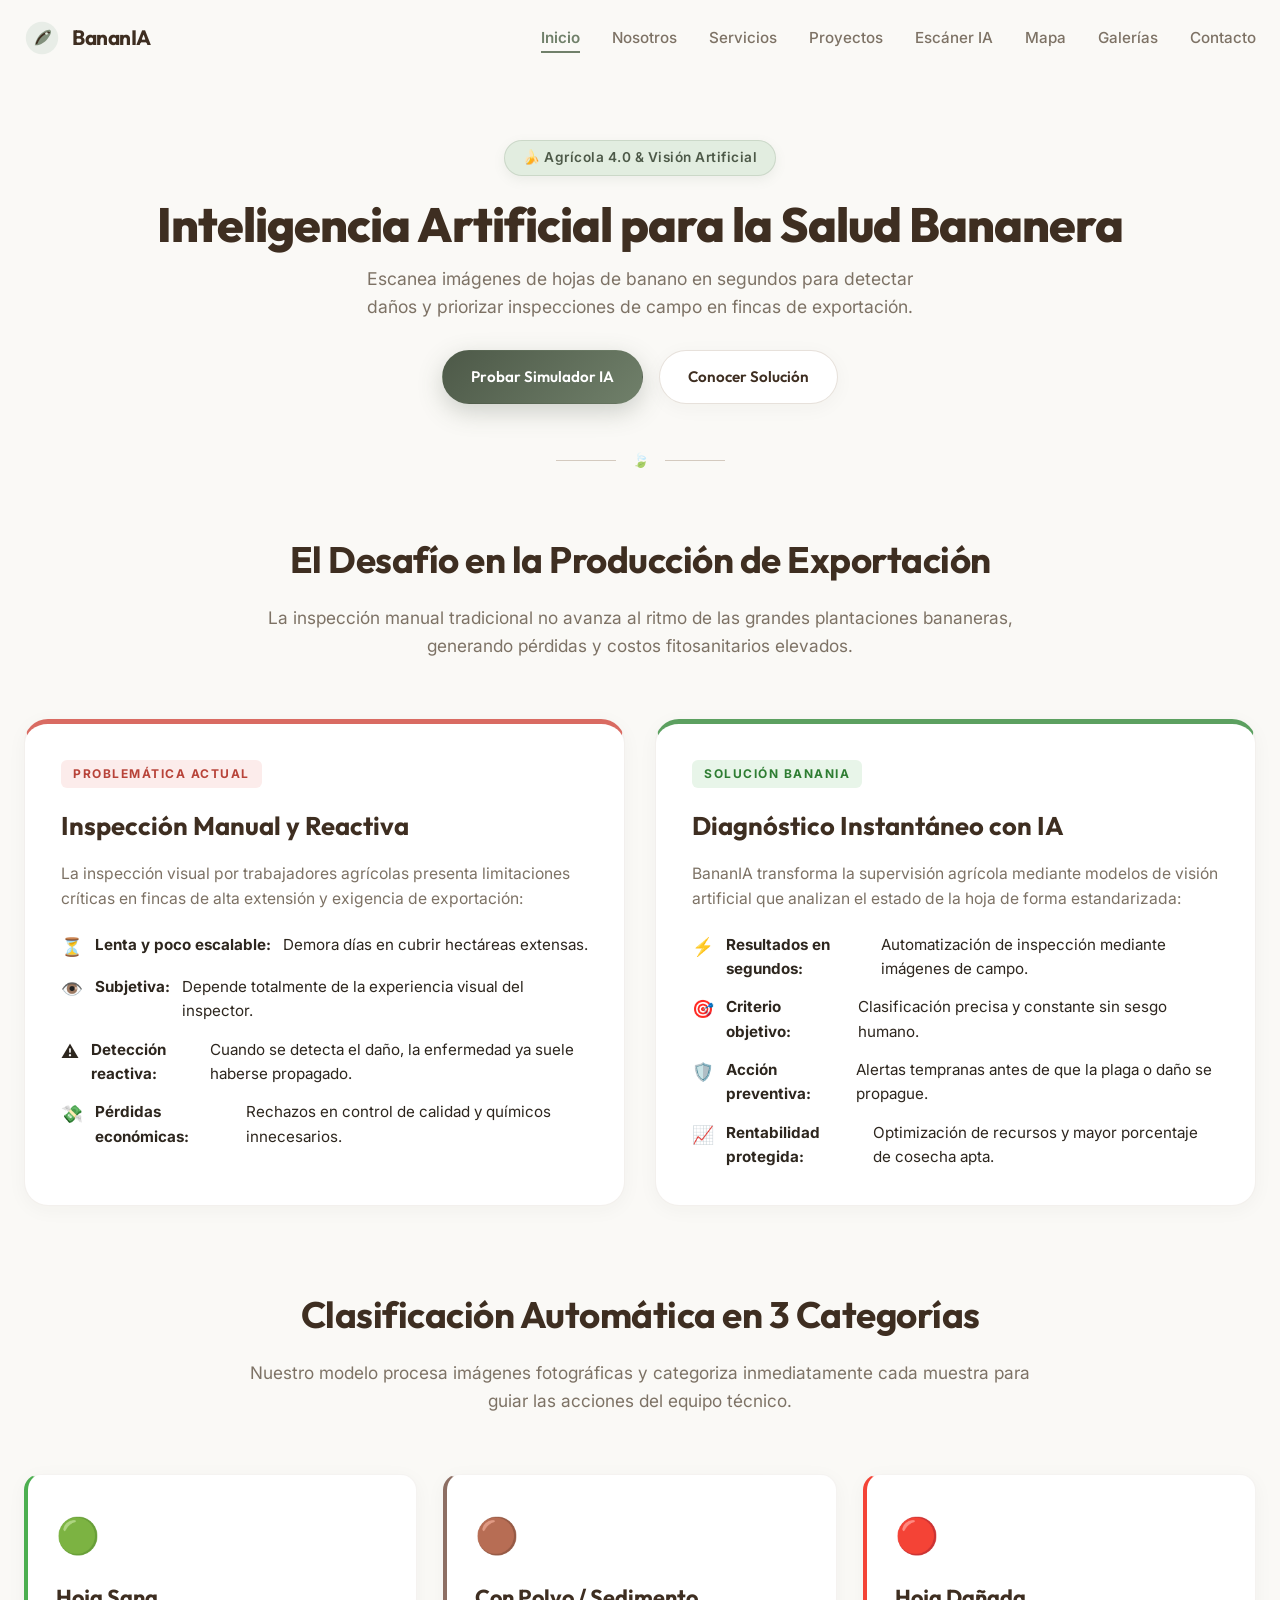
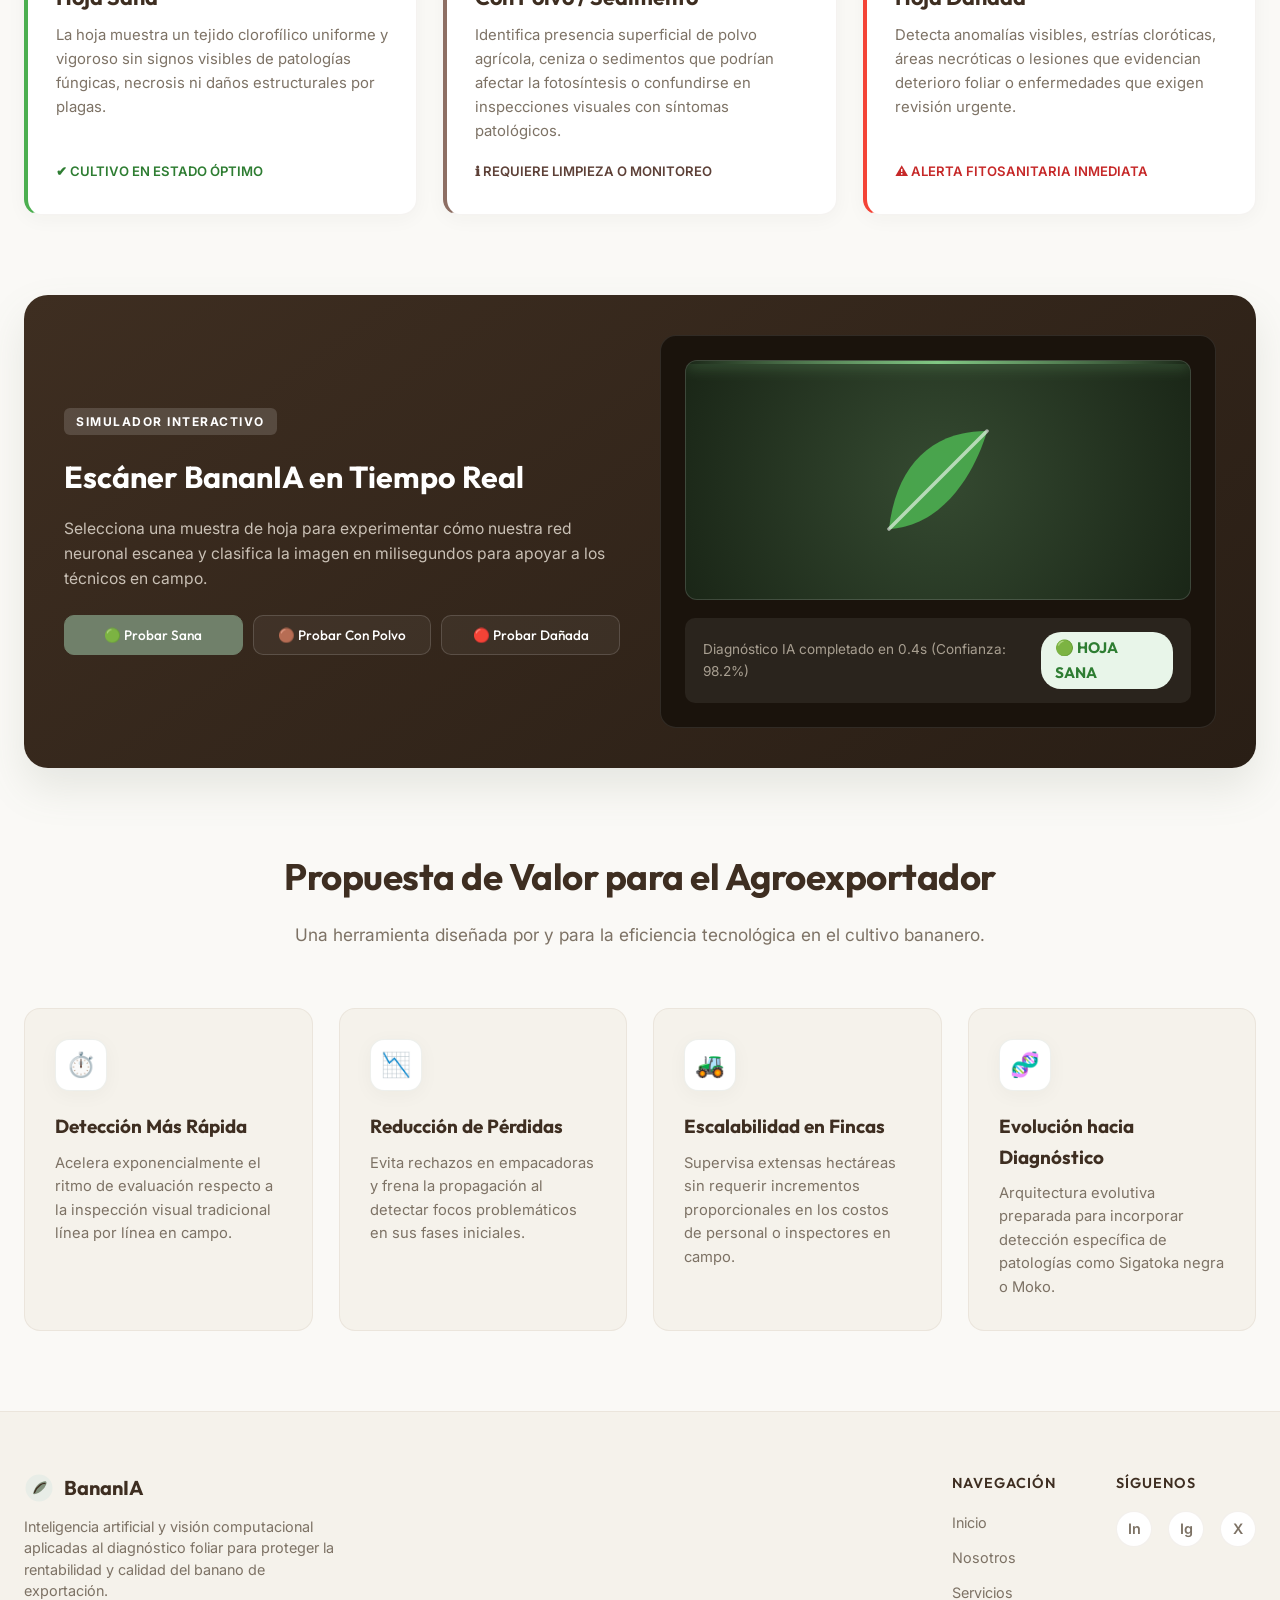
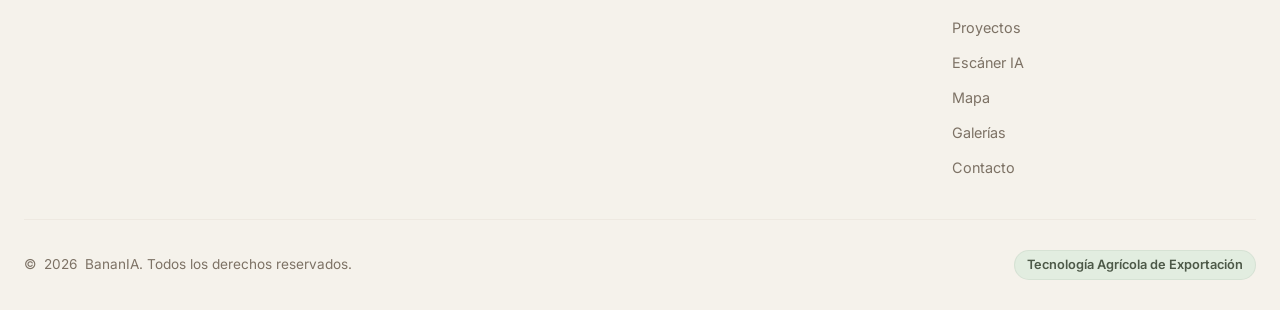
==== commit 1381fcdc: "Add files via upload" ====
--- a/index.html
+++ b/index.html
@@ -1,819 +1,220 @@
-
 <!DOCTYPE html>
 <html lang="es">
+
 <head>
   <meta charset="UTF-8">
   <meta name="viewport" content="width=device-width, initial-scale=1.0">
-  <title>Galerías de Imágenes - Natura Project</title>
-  
-  <style>
-    /* ==========================================================================
-       VARIABLES DE DISEÑO (PALETA SUAVE, NATURAL Y TEXTURAS)
-       ========================================================================== */
-    @import url('https://fonts.googleapis.com/css2?family=Inter:wght@300;400;500;600&family=Outfit:wght@400;500;600;700;800&display=swap');
-    :root {
-      /* Paleta de Colores Naturales */
-      --color-white: #ffffff;
-      --color-bg-hueso: #faf9f6;
-      --color-bg-beige: #f5f2eb;
-      --color-beige-dark: #e8e3d9;
-      --color-light-brown: #af9b89;
-      --color-dark-brown: #3e2e21;
-      --color-pastel-green: #e2ede0;
-      --color-olive-green: #70806a;
-      --color-olive-dark: #4d5948;
-      --color-light-gray: #f0f2ef;
-      
-      /* Colores de Texto */
-      --color-text-dark: #2d261e;
-      --color-text-muted: #7d7265;
-      --color-text-light: #8e9c89;
-      
-      /* Fuentes */
-      --font-title: 'Outfit', -apple-system, BlinkMacSystemFont, "Segoe UI", Roboto, Helvetica, Arial, sans-serif;
-      --font-body: 'Inter', -apple-system, BlinkMacSystemFont, "Segoe UI", Roboto, Helvetica, Arial, sans-serif;
-      
-      /* Transiciones y Sombras */
-      --transition-smooth: all 0.4s cubic-bezier(0.16, 1, 0.3, 1);
-      --shadow-soft: 0 4px 20px rgba(62, 46, 33, 0.04);
-      --shadow-medium: 0 10px 30px rgba(62, 46, 33, 0.08);
-      --shadow-hover: 0 20px 40px rgba(112, 128, 106, 0.15);
-      
-      /* Bordes */
-      --border-radius-sm: 8px;
-      --border-radius-md: 16px;
-      --border-radius-lg: 24px;
-    }
-    /* ==========================================================================
-       RESET Y CONFIGURACIÓN GLOBAL
-       ========================================================================== */
-    * {
-      margin: 0;
-      padding: 0;
-      box-sizing: border-box;
-    }
-    html {
-      scroll-behavior: smooth;
-      width: 100%;
-      height: 100%;
-    }
-    body {
-      width: 100%;
-      min-height: 100vh;
-      font-family: var(--font-body);
-      background-color: var(--color-bg-hueso);
-      color: var(--color-text-dark);
-      line-height: 1.6;
-      -webkit-font-smoothing: antialiased;
-      -moz-osx-font-smoothing: grayscale;
-      display: flex;
-      flex-direction: column;
-    }
-    /* ==========================================================================
-       BARRA DE NAVEGACIÓN FIJA REUTILIZABLE
-       ========================================================================== */
-    .main-navbar {
-      position: fixed;
-      top: 0;
-      left: 0;
-      width: 100%;
-      z-index: 1000;
-      background-color: transparent;
-      border-bottom: 1px solid transparent;
-      transition: var(--transition-smooth);
-      padding: 20px 0;
-    }
-    /* Efecto al hacer scroll */
-    .main-navbar.navbar-scrolled {
-      background-color: rgba(250, 249, 246, 0.85);
-      backdrop-filter: blur(12px);
-      -webkit-backdrop-filter: blur(12px);
-      padding: 14px 0;
-      border-bottom: 1px solid rgba(112, 128, 106, 0.1);
-      box-shadow: var(--shadow-soft);
-    }
-    .navbar-container {
-      max-width: 1400px;
-      margin: 0 auto;
-      padding: 0 24px;
-      display: flex;
-      align-items: center;
-      justify-content: space-between;
-    }
-    /* Logo y Nombre */
-    .navbar-brand {
-      display: flex;
-      align-items: center;
-      gap: 12px;
-      text-decoration: none;
-      color: var(--color-dark-brown);
-      font-family: var(--font-title);
-      font-weight: 700;
-      font-size: 1.3rem;
-      letter-spacing: -0.5px;
-      transition: var(--transition-smooth);
-    }
-    .navbar-brand img,
-    .navbar-brand svg {
-      width: 36px;
-      height: 36px;
-      object-fit: contain;
-      transition: var(--transition-smooth);
-    }
-    .navbar-brand:hover {
-      opacity: 0.9;
-    }
-    .navbar-brand:hover img,
-    .navbar-brand:hover svg {
-      transform: rotate(5deg) scale(1.05);
-    }
-    /* Menú de Opciones */
-    .navbar-menu {
-      display: flex;
-      align-items: center;
-      gap: 32px;
-      list-style: none;
-    }
-    .navbar-link {
-      text-decoration: none;
-      color: var(--color-text-muted);
-      font-weight: 500;
-      font-size: 0.95rem;
-      transition: var(--transition-smooth);
-      position: relative;
-      padding: 6px 0;
-    }
-    .navbar-link::after {
-      content: '';
-      position: absolute;
-      bottom: 0;
-      left: 0;
-      width: 100%;
-      height: 2px;
-      background-color: var(--color-olive-green);
-      transform: scaleX(0);
-      transform-origin: right;
-      transition: transform 0.3s ease;
-    }
-    .navbar-link:hover {
-      color: var(--color-dark-brown);
-    }
-    .navbar-link:hover::after {
-      transform: scaleX(1);
-      transform-origin: left;
-    }
-    .navbar-link.active {
-      color: var(--color-olive-green);
-      font-weight: 600;
-    }
-    .navbar-link.active::after {
-      transform: scaleX(1);
-      background-color: var(--color-olive-green);
-    }
-    /* Botón Menú Hamburguesa (Móviles) */
-    .navbar-toggle {
-      display: none;
-      background: none;
-      border: none;
-      cursor: pointer;
-      padding: 8px;
-      z-index: 1001;
-    }
-    .navbar-toggle span {
-      display: block;
-      width: 24px;
-      height: 2px;
-      background-color: var(--color-dark-brown);
-      margin: 5px 0;
-      transition: var(--transition-smooth);
-    }
-    /* Animación del menú móvil activo */
-    .navbar-toggle.active span:nth-child(1) {
-      transform: translateY(7px) rotate(45deg);
-    }
-    .navbar-toggle.active span:nth-child(2) {
-      opacity: 0;
-    }
-    .navbar-toggle.active span:nth-child(3) {
-      transform: translateY(-7px) rotate(-45deg);
-    }
-    /* Responsive Navbar */
-    @media (max-width: 768px) {
-      .navbar-toggle {
-        display: block;
-      }
-      .navbar-menu {
-        position: fixed;
-        top: 0;
-        right: -100%;
-        width: 280px;
-        height: 100vh;
-        background-color: var(--color-bg-hueso);
-        flex-direction: column;
-        justify-content: center;
-        gap: 40px;
-        box-shadow: -10px 0 30px rgba(62, 46, 33, 0.05);
-        transition: var(--transition-smooth);
-        padding: 40px;
-        z-index: 1000;
-        border-left: 1px solid rgba(112, 128, 106, 0.1);
-      }
-      .navbar-menu.active {
-        right: 0;
-      }
-      .navbar-link {
-        font-size: 1.1rem;
-      }
-    }
-    /* ==========================================================================
-       CONTENEDOR PRINCIPAL Y HERO
-       ========================================================================== */
-    .main-content {
-      flex: 1;
-      padding-top: 120px; /* Margen para compensar navbar fija */
-      max-width: 1400px;
-      width: 100%;
-      margin: 0 auto;
-      padding-left: 24px;
-      padding-right: 24px;
-      animation: fadeIn 0.8s ease-out;
-    }
-    .hero-section {
-      text-align: center;
-      margin-bottom: 60px;
-      margin-top: 20px;
-    }
-    .hero-section h1 {
-      font-family: var(--font-title);
-      font-size: 3rem;
-      color: var(--color-dark-brown);
-      font-weight: 800;
-      letter-spacing: -1px;
-      margin-bottom: 12px;
-      line-height: 1.2;
-    }
-    .hero-section p {
-      font-size: 1.1rem;
-      color: var(--color-text-muted);
-      max-width: 600px;
-      margin: 0 auto 24px;
-      font-weight: 400;
-    }
-    .decorative-separator {
-      display: flex;
-      align-items: center;
-      justify-content: center;
-      gap: 16px;
-      margin: 0 auto;
-    }
-    .decorative-separator span {
-      display: block;
-      height: 1px;
-      width: 60px;
-      background-color: var(--color-light-brown);
-      opacity: 0.5;
-    }
-    .decorative-separator i {
-      color: var(--color-olive-green);
-      font-size: 14px;
-      font-style: normal;
-      opacity: 0.7;
-    }
-    /* ==========================================================================
-       SISTEMA DE PESTAÑAS (TABS)
-       ========================================================================== */
-    .tabs-wrapper {
-      display: flex;
-      justify-content: center;
-      margin-bottom: 48px;
-      opacity: 0;
-      animation: slideUp 0.8s ease-out 0.2s forwards;
-    }
-    .tabs-container {
-      display: flex;
-      gap: 8px;
-      background-color: var(--color-bg-beige);
-      padding: 6px;
-      border-radius: var(--border-radius-md);
-      border: 1px solid rgba(175, 155, 137, 0.15);
-      box-shadow: var(--shadow-soft);
-      flex-wrap: wrap;
-      justify-content: center;
-    }
-    .tab-button {
-      background: transparent;
-      border: 1px solid transparent;
-      padding: 10px 24px;
-      border-radius: 12px;
-      cursor: pointer;
-      transition: var(--transition-smooth);
-      display: flex;
-      flex-direction: column;
-      align-items: center;
-      justify-content: center;
-      color: var(--color-text-muted);
-    }
-    .tab-button:hover {
-      color: var(--color-dark-brown);
-      background-color: rgba(255, 255, 255, 0.5);
-    }
-    .tab-button.active {
-      background-color: var(--color-white);
-      color: var(--color-olive-dark);
-      box-shadow: var(--shadow-soft);
-      border-color: rgba(112, 128, 106, 0.15);
-    }
-    .tab-name {
-      font-family: var(--font-title);
-      font-weight: 600;
-      font-size: 0.95rem;
-    }
-    .tab-count {
-      font-size: 0.75rem;
-      opacity: 0.8;
-      margin-top: 2px;
-    }
-    /* Detalles específicos de colores activos sutiles por carpeta */
-    .tab-button.active[data-carpeta="galeria1"] {
-      border-left: 3px solid var(--color-olive-green);
-    }
-    .tab-button.active[data-carpeta="galeria2"] {
-      border-left: 3px solid var(--color-light-brown);
-    }
-    .tab-button.active[data-carpeta="galeria3"] {
-      border-left: 3px solid var(--color-dark-brown);
-    }
-    /* Info de Carpeta Activa */
-    .carpeta-info {
-      text-align: center;
-      margin-bottom: 40px;
-      animation: fadeIn 0.5s ease-out;
-    }
-    .carpeta-info h2 {
-      font-family: var(--font-title);
-      font-size: 1.8rem;
-      color: var(--color-dark-brown);
-      font-weight: 600;
-      margin-bottom: 6px;
-    }
-    .carpeta-info p {
-      font-size: 1rem;
-      color: var(--color-text-muted);
-      max-width: 800px;
-      margin: 0 auto;
-    }
-    /* ==========================================================================
-       INDICADORES DE CARGA (LOADER) Y ESTADOS
-       ========================================================================== */
-    .loader-container {
-      display: none;
-      text-align: center;
-      padding: 80px 20px;
-    }
-    .loader-container.active {
-      display: block;
-    }
-    .spinner {
-      width: 48px;
-      height: 48px;
-      border: 3px solid var(--color-pastel-green);
-      border-top-color: var(--color-olive-green);
-      border-radius: 50%;
-      animation: spin 1s infinite linear;
-      margin: 0 auto 20px;
-    }
-    .loader-text {
-      font-family: var(--font-title);
-      font-size: 1rem;
-      color: var(--color-text-muted);
-      font-weight: 500;
-      letter-spacing: 0.5px;
-    }
-    /* Mensajes de Estado */
-    .estado-mensaje {
-      display: none;
-      text-align: center;
-      padding: 80px 24px;
-      background-color: var(--color-bg-beige);
-      border-radius: var(--border-radius-lg);
-      border: 1px solid rgba(175, 155, 137, 0.1);
-      max-width: 600px;
-      margin: 40px auto;
-      box-shadow: var(--shadow-soft);
-    }
-    .estado-mensaje.active {
-      display: block;
-      animation: scaleIn 0.5s cubic-bezier(0.16, 1, 0.3, 1);
-    }
-    .estado-icono {
-      font-size: 3rem;
-      margin-bottom: 16px;
-    }
-    .estado-texto h2 {
-      font-family: var(--font-title);
-      font-size: 1.5rem;
-      color: var(--color-dark-brown);
-      margin-bottom: 8px;
-    }
-    .estado-texto p {
-      font-size: 0.95rem;
-      color: var(--color-text-muted);
-      line-height: 1.5;
-    }
-    /* ==========================================================================
-       GALERÍA (CUADRÍCULA DE IMÁGENES)
-       ========================================================================== */
-    .galeria {
-      display: grid;
-      grid-template-columns: repeat(auto-fill, minmax(300px, 1fr));
-      gap: 30px;
-      margin-bottom: 80px;
-      min-height: 200px;
-      opacity: 0;
-      animation: fadeIn 0.8s ease-out 0.4s forwards;
-    }
-    /* Tarjeta de Imagen Premium */
-    .imagen-card {
-      position: relative;
-      background-color: var(--color-white);
-      border-radius: var(--border-radius-md);
-      overflow: hidden;
-      box-shadow: var(--shadow-soft);
-      border: 1px solid rgba(175, 155, 137, 0.08);
-      aspect-ratio: 1 / 1;
-      cursor: pointer;
-      transform: translateY(0);
-      transition: var(--transition-smooth);
-    }
-    .imagen-card:hover {
-      transform: translateY(-8px);
-      box-shadow: var(--shadow-hover);
-      border-color: rgba(112, 128, 106, 0.15);
-    }
-    .imagen-card img {
-      width: 100%;
-      height: 100%;
-      object-fit: cover;
-      transition: transform 0.8s cubic-bezier(0.16, 1, 0.3, 1);
-      display: block;
-    }
-    .imagen-card:hover img {
-      transform: scale(1.08);
-    }
-    /* Overlay Elegante */
-    .imagen-overlay {
-      position: absolute;
-      bottom: 0;
-      left: 0;
-      right: 0;
-      background: linear-gradient(to top, rgba(62, 46, 33, 0.85) 0%, rgba(62, 46, 33, 0.3) 60%, transparent 100%);
-      padding: 24px;
-      transform: translateY(100%);
-      transition: var(--transition-smooth);
-      display: flex;
-      align-items: flex-end;
-      height: 100%;
-    }
-    .imagen-card:hover .imagen-overlay {
-      transform: translateY(0);
-    }
-    .imagen-info-wrapper {
-      width: 100%;
-    }
-    .imagen-nombre {
-      color: var(--color-white);
-      font-family: var(--font-title);
-      font-size: 1.05rem;
-      font-weight: 600;
-      margin-bottom: 6px;
-      overflow: hidden;
-      text-overflow: ellipsis;
-      white-space: nowrap;
-    }
-    .imagen-ver {
-      display: inline-flex;
-      align-items: center;
-      gap: 6px;
-      color: var(--color-pastel-green);
-      font-size: 0.8rem;
-      font-weight: 500;
-      text-transform: uppercase;
-      letter-spacing: 1px;
-    }
-    .imagen-ver::after {
-      content: '→';
-      transition: var(--transition-smooth);
-    }
-    .imagen-card:hover .imagen-ver::after {
-      transform: translateX(4px);
-    }
-    /* Adaptación del Grid para pantallas pequeñas */
-    @media (max-width: 1024px) {
-      .galeria {
-        grid-template-columns: repeat(auto-fill, minmax(260px, 1fr));
-        gap: 24px;
-      }
-    }
-    @media (max-width: 768px) {
-      .galeria {
-        grid-template-columns: repeat(2, 1fr);
-        gap: 16px;
-      }
-      
-      .imagen-overlay {
-        transform: translateY(0);
-        background: linear-gradient(to top, rgba(62, 46, 33, 0.7) 0%, rgba(62, 46, 33, 0) 50%);
-        padding: 16px;
-      }
-      
-      .imagen-nombre {
-        font-size: 0.9rem;
-      }
-      
-      .imagen-ver {
-        display: none;
-      }
-    }
-    @media (max-width: 480px) {
-      .galeria {
-        grid-template-columns: 1fr;
-        gap: 20px;
-      }
-    }
-    /* ==========================================================================
-       PIE DE PÁGINA (FOOTER) MINIMALISTA Y REUTILIZABLE
-       ========================================================================== */
-    .main-footer {
-      width: 100%;
-      background-color: var(--color-bg-beige);
-      border-top: 1px solid rgba(175, 155, 137, 0.15);
-      padding: 60px 0 30px;
-      margin-top: auto;
-    }
-    .footer-container {
-      max-width: 1400px;
-      margin: 0 auto;
-      padding: 0 24px;
-    }
-    .footer-top {
-      display: flex;
-      justify-content: space-between;
-      align-items: flex-start;
-      flex-wrap: wrap;
-      gap: 40px;
-      padding-bottom: 40px;
-      border-bottom: 1px solid rgba(175, 155, 137, 0.1);
-    }
-    .footer-info {
-      max-width: 320px;
-    }
-    .footer-logo {
-      display: flex;
-      align-items: center;
-      gap: 10px;
-      text-decoration: none;
-      color: var(--color-dark-brown);
-      font-family: var(--font-title);
-      font-weight: 700;
-      font-size: 1.25rem;
-      margin-bottom: 12px;
-    }
-    .footer-logo img,
-    .footer-logo svg {
-      width: 30px;
-      height: 30px;
-    }
-    .footer-desc {
-      font-size: 0.9rem;
-      color: var(--color-text-muted);
-      line-height: 1.5;
-    }
-    .footer-links-group {
-      display: flex;
-      gap: 60px;
-      flex-wrap: wrap;
-    }
-    .footer-column {
-      display: flex;
-      flex-direction: column;
-      gap: 12px;
-    }
-    .footer-heading {
-      font-family: var(--font-title);
-      font-size: 0.9rem;
-      font-weight: 600;
-      text-transform: uppercase;
-      letter-spacing: 1px;
-      color: var(--color-dark-brown);
-      margin-bottom: 4px;
-    }
-    .footer-link {
-      text-decoration: none;
-      color: var(--color-text-muted);
-      font-size: 0.9rem;
-      transition: var(--transition-smooth);
-    }
-    .footer-link:hover {
-      color: var(--color-olive-green);
-      transform: translateX(2px);
-    }
-    .footer-socials {
-      display: flex;
-      gap: 16px;
-    }
-    /* Iconos Sociales minimalistas */
-    .social-icon {
-      display: flex;
-      align-items: center;
-      justify-content: center;
-      width: 36px;
-      height: 36px;
-      border-radius: 50%;
-      background-color: var(--color-white);
-      border: 1px solid rgba(175, 155, 137, 0.15);
-      color: var(--color-text-muted);
-      font-size: 0.9rem;
-      text-decoration: none;
-      font-weight: 600;
-      transition: var(--transition-smooth);
-    }
-    .social-icon:hover {
-      background-color: var(--color-olive-green);
-      color: var(--color-white);
-      transform: translateY(-3px);
-      border-color: var(--color-olive-green);
-    }
-    /* Parte Inferior del Footer */
-    .footer-bottom {
-      display: flex;
-      justify-content: space-between;
-      align-items: center;
-      flex-wrap: wrap;
-      gap: 20px;
-      padding-top: 30px;
-      font-size: 0.85rem;
-      color: var(--color-text-muted);
-    }
-    .footer-copy {
-      display: flex;
-      align-items: center;
-      gap: 8px;
-    }
-    .footer-counter {
-      background-color: var(--color-pastel-green);
-      color: var(--color-olive-dark);
-      padding: 4px 12px;
-      border-radius: 20px;
-      font-weight: 600;
-      font-size: 0.8rem;
-      border: 1px solid rgba(112, 128, 106, 0.1);
-    }
-    @media (max-width: 768px) {
-      .main-footer {
-        padding: 40px 0 20px;
-      }
-      
-      .footer-top {
-        flex-direction: column;
-        gap: 30px;
-      }
-      
-      .footer-links-group {
-        gap: 40px;
-        width: 100%;
-        justify-content: space-between;
-      }
-      
-      .footer-bottom {
-        flex-direction: column;
-        text-align: center;
-        gap: 12px;
-      }
-    }
-    /* ==========================================================================
-       ANIMACIONES CLAVE
-       ========================================================================== */
-    @keyframes fadeIn {
-      from { opacity: 0; }
-      to { opacity: 1; }
-    }
-    @keyframes slideUp {
-      from {
-        opacity: 0;
-        transform: translateY(20px);
-      }
-      to {
-        opacity: 1;
-        transform: translateY(0);
-      }
-    }
-    @keyframes scaleIn {
-      from {
-        opacity: 0;
-        transform: scale(0.95);
-      }
-      to {
-        opacity: 1;
-        transform: scale(1);
-      }
-    }
-    @keyframes spin {
-      to { transform: rotate(360deg); }
-    }
-    /* ==========================================================================
-       SCROLLBAR DE DISEÑO
-       ========================================================================== */
-    ::-webkit-scrollbar {
-      width: 10px;
-    }
-    ::-webkit-scrollbar-track {
-      background: var(--color-bg-hueso);
-    }
-    ::-webkit-scrollbar-thumb {
-      background: var(--color-beige-dark);
-      border-radius: 5px;
-      border: 2px solid var(--color-bg-hueso);
-    }
-    ::-webkit-scrollbar-thumb:hover {
-      background: var(--color-light-brown);
-    }
-  </style>
+  <title>BananIA - Inteligencia Artificial para el Cultivo Bananero</title>
+  <meta name="description"
+    content="Herramienta de inteligencia artificial para detectar y clasificar automáticamente el estado fitosanitario de hojas de banano en fincas de exportación.">
+  <link rel="stylesheet" href="styles.css">
 </head>
+
 <body>
   <!-- ==========================================================================
        BARRA DE NAVEGACIÓN FIJA REUTILIZABLE
        ========================================================================== -->
   <header class="main-navbar" id="navbar">
     <div class="navbar-container">
-      <a href="#" class="navbar-brand">
-        <!-- Logotipo minimalista inline SVG -->
+      <a href="index.html" class="navbar-brand">
+        <!-- Logotipo BananIA minimalista inline SVG -->
         <svg xmlns="http://www.w3.org/2000/svg" viewBox="0 0 40 40" width="36" height="36" fill="none">
           <circle cx="20" cy="20" r="18" fill="#E8EDE7" />
-          <path d="M20 10C25.5228 10 30 14.4772 30 20C30 25.5228 25.5228 30 20 30C14.4772 30 10 25.5228 10 20C10 14.4772 14.4772 10 20 10Z" fill="#C5D3C1" opacity="0.6" />
-          <path d="M20 30V10" stroke="#6E8268" stroke-width="2" stroke-linecap="round" />
-          <path d="M20 25C23 23.5 26 21 27 18" stroke="#6E8268" stroke-width="1.5" stroke-linecap="round" />
-          <path d="M20 20C17 18.5 14 16 13 13" stroke="#6E8268" stroke-width="1.5" stroke-linecap="round" />
-          <circle cx="27" cy="18" r="1.5" fill="#4E5D4A" />
-          <circle cx="13" cy="13" r="1.5" fill="#4E5D4A" />
+          <path d="M12 28C15 14 26 10 29 11C31 12 30 16 26 21C22 26 15 29 12 28Z" fill="#70806A" opacity="0.85" />
+          <path d="M14 26C18 16 26 13 28 14" stroke="#3E2E21" stroke-width="1.8" stroke-linecap="round" />
+          <circle cx="25" cy="15" r="1.5" fill="#E2EDE0" />
         </svg>
-        <span>Natura</span>
+        <span>BananIA</span>
       </a>
-      
-      <button class="navbar-toggle" id="navbarToggle" aria-label="Abrir menú de navegación" aria-expanded="false" aria-controls="navbarMenu">
+
+      <button class="navbar-toggle" id="navbarToggle" aria-label="Abrir menú de navegación" aria-expanded="false"
+        aria-controls="navbarMenu">
         <span></span>
         <span></span>
         <span></span>
       </button>
-      
+
       <ul class="navbar-menu" id="navbarMenu">
-        <li><a href="#" class="navbar-link active">Inicio</a></li>
-        <li><a href="#" class="navbar-link">Nosotros</a></li>
-        <li><a href="#" class="navbar-link">Servicios</a></li>
-        <li><a href="#" class="navbar-link">Proyectos</a></li>
-        <li><a href="#" class="navbar-link">Contacto</a></li>
+        <li><a href="index.html" class="navbar-link active">Inicio</a></li>
+        <li><a href="nosotros.html" class="navbar-link">Nosotros</a></li>
+        <li><a href="servicios.html" class="navbar-link">Servicios</a></li>
+        <li><a href="proyectos.html" class="navbar-link">Proyectos</a></li>
+        <li><a href="escaner.html" class="navbar-link">Escáner IA</a></li>
+        <li><a href="mapa.html" class="navbar-link">Mapa</a></li>
+        <li><a href="galerias.html" class="navbar-link">Galerías</a></li>
+        <li><a href="contacto.html" class="navbar-link">Contacto</a></li>
       </ul>
     </div>
   </header>
+
   <!-- ==========================================================================
-       CONTENIDO PRINCIPAL
+       CONTENIDO PRINCIPAL - PÁGINA DE INICIO
        ========================================================================== -->
   <main class="main-content">
-    
-    <!-- Hero y Encabezado de la página -->
+    <!-- Hero Principal -->
     <section class="hero-section">
-      <h1>Galerías de Imágenes</h1>
-      <p>Un espacio dedicado a catalogar y compartir colecciones visuales de proyectos naturales y sostenibles.</p>
-      <div class="decorative-separator">
+      <div class="hero-badge">🍌 Agrícola 4.0 & Visión Artificial</div>
+      <h1>Inteligencia Artificial para la Salud Bananera</h1>
+      <p>Escanea imágenes de hojas de banano en segundos para detectar daños y priorizar inspecciones de campo en fincas
+        de exportación.</p>
+      <div class="btn-group">
+        <a href="#simulador" class="btn btn-primary">Probar Simulador IA</a>
+        <a href="servicios.html" class="btn btn-secondary">Conocer Solución</a>
+      </div>
+      <div class="decorative-separator" style="margin-top: 45px;">
         <span></span>
         <i>🍃</i>
         <span></span>
       </div>
     </section>
-    <!-- Sistema de Pestañas dinámico -->
-    <div class="tabs-wrapper">
-      <nav class="tabs-container" id="tabsContainer" aria-label="Categorías de imágenes"></nav>
-    </div>
-    <!-- Información de la Carpeta seleccionada -->
-    <section class="carpeta-info" id="carpetaInfo" style="display: none;">
-      <h2 id="carpetaTitulo">Cargando colección...</h2>
-      <p id="carpetaDescripcion"></p>
-    </section>
-    <!-- Indicador de Carga (Spinner) -->
-    <div class="loader-container active" id="loader">
-      <div class="spinner"></div>
-      <p class="loader-text">Cargando imágenes de Google Drive...</p>
-    </div>
-    <!-- Cuadrícula de Imágenes de la Galería -->
-    <div class="galeria" id="galeria"></div>
-    <!-- Mensajes de Estado (Vacío o Error) -->
-    <div class="estado-mensaje" id="estadoMensaje">
-      <div class="estado-icono" id="estadoIcono">📁</div>
-      <div class="estado-texto">
-        <h2 id="estadoTitulo">Sin imágenes</h2>
-        <p id="estadoTexto">No se encontraron imágenes en esta carpeta.</p>
-      </div>
+
+    <!-- Problemática vs Solución -->
+    <section class="section-header">
+      <h2>El Desafío en la Producción de Exportación</h2>
+      <p>La inspección manual tradicional no avanza al ritmo de las grandes plantaciones bananeras, generando pérdidas y
+        costos fitosanitarios elevados.</p>
+    </section>
+
+    <div class="comparison-grid">
+      <!-- Tarjeta Problemática -->
+      <article class="comparison-card problem">
+        <span class="card-tag">Problemática Actual</span>
+        <h3>Inspección Manual y Reactiva</h3>
+        <p>La inspección visual por trabajadores agrícolas presenta limitaciones críticas en fincas de alta extensión y
+          exigencia de exportación:</p>
+        <ul class="feature-list">
+          <li><i>⏳</i> <strong>Lenta y poco escalable:</strong> Demora días en cubrir hectáreas extensas.</li>
+          <li><i>👁️</i> <strong>Subjetiva:</strong> Depende totalmente de la experiencia visual del inspector.</li>
+          <li><i>⚠️</i> <strong>Detección reactiva:</strong> Cuando se detecta el daño, la enfermedad ya suele haberse
+            propagado.</li>
+          <li><i>💸</i> <strong>Pérdidas económicas:</strong> Rechazos en control de calidad y químicos innecesarios.
+          </li>
+        </ul>
+      </article>
+
+      <!-- Tarjeta Solución -->
+      <article class="comparison-card solution">
+        <span class="card-tag">Solución BananIA</span>
+        <h3>Diagnóstico Instantáneo con IA</h3>
+        <p>BananIA transforma la supervisión agrícola mediante modelos de visión artificial que analizan el estado de la
+          hoja de forma estandarizada:</p>
+        <ul class="feature-list">
+          <li><i>⚡</i> <strong>Resultados en segundos:</strong> Automatización de inspección mediante imágenes de campo.
+          </li>
+          <li><i>🎯</i> <strong>Criterio objetivo:</strong> Clasificación precisa y constante sin sesgo humano.</li>
+          <li><i>🛡️</i> <strong>Acción preventiva:</strong> Alertas tempranas antes de que la plaga o daño se propague.
+          </li>
+          <li><i>📈</i> <strong>Rentabilidad protegida:</strong> Optimización de recursos y mayor porcentaje de cosecha
+            apta.</li>
+        </ul>
+      </article>
+    </div>
+
+    <!-- Las 3 Categorías Diagnósticas -->
+    <section class="section-header">
+      <h2>Clasificación Automática en 3 Categorías</h2>
+      <p>Nuestro modelo procesa imágenes fotográficas y categoriza inmediatamente cada muestra para guiar las acciones
+        del equipo técnico.</p>
+    </section>
+
+    <div class="categories-grid">
+      <article class="category-card sana">
+        <div class="cat-icon">🟢</div>
+        <h3>Hoja Sana</h3>
+        <p>La hoja muestra un tejido clorofílico uniforme y vigoroso sin signos visibles de patologías fúngicas,
+          necrosis ni daños estructurales por plagas.</p>
+        <span class="cat-badge">✔ CULTIVO EN ESTADO ÓPTIMO</span>
+      </article>
+
+      <article class="category-card polvo">
+        <div class="cat-icon">🟤</div>
+        <h3>Con Polvo / Sedimento</h3>
+        <p>Identifica presencia superficial de polvo agrícola, ceniza o sedimentos que podrían afectar la fotosíntesis o
+          confundirse en inspecciones visuales con síntomas patológicos.</p>
+        <span class="cat-badge">ℹ REQUIERE LIMPIEZA O MONITOREO</span>
+      </article>
+
+      <article class="category-card danada">
+        <div class="cat-icon">🔴</div>
+        <h3>Hoja Dañada</h3>
+        <p>Detecta anomalías visibles, estrías cloróticas, áreas necróticas o lesiones que evidencian deterioro foliar o
+          enfermedades que exigen revisión urgente.</p>
+        <span class="cat-badge">⚠ ALERTA FITOSANITARIA INMEDIATA</span>
+      </article>
+    </div>
+
+    <!-- Simulador Interactivo BananIA -->
+    <section class="interactive-scanner" id="simulador">
+      <div class="scanner-grid">
+        <div class="scanner-info">
+          <span class="card-tag" style="background: rgba(255,255,255,0.15); color: #fff;">Simulador Interactivo</span>
+          <h3>Escáner BananIA en Tiempo Real</h3>
+          <p>Selecciona una muestra de hoja para experimentar cómo nuestra red neuronal escanea y clasifica la imagen en
+            milisegundos para apoyar a los técnicos en campo.</p>
+          <div class="scanner-controls">
+            <button class="scan-btn active" data-mode="sana">🟢 Probar Sana</button>
+            <button class="scan-btn" data-mode="polvo">🟤 Probar Con Polvo</button>
+            <button class="scan-btn" data-mode="danada">🔴 Probar Dañada</button>
+          </div>
+        </div>
+
+        <div class="scanner-demo-box">
+          <div class="leaf-preview" id="leafPreview">
+            <!-- SVG interactivo de hoja de banano -->
+            <svg class="leaf-svg" viewBox="0 0 100 100" fill="none" xmlns="http://www.w3.org/2000/svg">
+              <path id="leafSvgPath" d="M15 85C20 40 45 15 85 15C85 15 75 55 45 75C30 85 15 85 15 85Z" fill="#4caf50"
+                opacity="0.9" />
+              <path d="M15 85L85 15" stroke="#ffffff" stroke-width="2.5" stroke-linecap="round" opacity="0.6" />
+            </svg>
+            <div class="scan-laser"></div>
+          </div>
+          <div class="scan-result-panel">
+            <span class="scan-result-title" id="scanResultTitle">Diagnóstico IA completado en 0.4s (Confianza:
+              98.2%)</span>
+            <span class="scan-result-badge" id="scanResultBadge" style="background-color: #e8f5e9; color: #2e7d32;">🟢
+              HOJA SANA</span>
+          </div>
+        </div>
+      </div>
+    </section>
+
+    <!-- Propuesta de Valor -->
+    <section class="section-header">
+      <h2>Propuesta de Valor para el Agroexportador</h2>
+      <p>Una herramienta diseñada por y para la eficiencia tecnológica en el cultivo bananero.</p>
+    </section>
+
+    <div class="value-grid">
+      <article class="value-card">
+        <div class="value-icon">⏱️</div>
+        <h3>Detección Más Rápida</h3>
+        <p>Acelera exponencialmente el ritmo de evaluación respecto a la inspección visual tradicional línea por línea
+          en campo.</p>
+      </article>
+
+      <article class="value-card">
+        <div class="value-icon">📉</div>
+        <h3>Reducción de Pérdidas</h3>
+        <p>Evita rechazos en empacadoras y frena la propagación al detectar focos problemáticos en sus fases iniciales.
+        </p>
+      </article>
+
+      <article class="value-card">
+        <div class="value-icon">🚜</div>
+        <h3>Escalabilidad en Fincas</h3>
+        <p>Supervisa extensas hectáreas sin requerir incrementos proporcionales en los costos de personal o inspectores
+          en campo.</p>
+      </article>
+
+      <article class="value-card">
+        <div class="value-icon">🧬</div>
+        <h3>Evolución hacia Diagnóstico</h3>
+        <p>Arquitectura evolutiva preparada para incorporar detección específica de patologías como Sigatoka negra o
+          Moko.</p>
+      </article>
     </div>
   </main>
+
   <!-- ==========================================================================
        PIE DE PÁGINA (FOOTER) REUTILIZABLE
        ========================================================================== -->
@@ -821,278 +222,54 @@
     <div class="footer-container">
       <div class="footer-top">
         <div class="footer-info">
-          <a href="#" class="footer-logo">
-            <!-- Logotipo minimalista inline SVG -->
+          <a href="index.html" class="footer-logo">
             <svg xmlns="http://www.w3.org/2000/svg" viewBox="0 0 40 40" width="30" height="30" fill="none">
               <circle cx="20" cy="20" r="18" fill="#E8EDE7" />
-              <path d="M20 10C25.5228 10 30 14.4772 30 20C30 25.5228 25.5228 30 20 30C14.4772 30 10 25.5228 10 20C10 14.4772 14.4772 10 20 10Z" fill="#C5D3C1" opacity="0.6" />
-              <path d="M20 30V10" stroke="#6E8268" stroke-width="2" stroke-linecap="round" />
-              <path d="M20 25C23 23.5 26 21 27 18" stroke="#6E8268" stroke-width="1.5" stroke-linecap="round" />
-              <path d="M20 20C17 18.5 14 16 13 13" stroke="#6E8268" stroke-width="1.5" stroke-linecap="round" />
-              <circle cx="27" cy="18" r="1.5" fill="#4E5D4A" />
-              <circle cx="13" cy="13" r="1.5" fill="#4E5D4A" />
+              <path d="M12 28C15 14 26 10 29 11C31 12 30 16 26 21C22 26 15 29 12 28Z" fill="#70806A" opacity="0.85" />
+              <path d="M14 26C18 16 26 13 28 14" stroke="#3E2E21" stroke-width="1.8" stroke-linecap="round" />
             </svg>
-            <span>Natura</span>
+            <span>BananIA</span>
           </a>
-          <p class="footer-desc">Conectando la tecnología de almacenamiento en la nube con presentaciones visuales elegantes y orgánicas.</p>
-        </div>
-        
+          <p class="footer-desc">Inteligencia artificial y visión computacional aplicadas al diagnóstico foliar para
+            proteger la rentabilidad y calidad del banano de exportación.</p>
+        </div>
+
         <div class="footer-links-group">
           <nav class="footer-column" aria-label="Navegación del footer">
             <span class="footer-heading">Navegación</span>
-            <a href="#" class="footer-link">Inicio</a>
-            <a href="#" class="footer-link">Nosotros</a>
-            <a href="#" class="footer-link">Servicios</a>
-            <a href="#" class="footer-link">Proyectos</a>
-            <a href="#" class="footer-link">Contacto</a>
+            <a href="index.html" class="footer-link">Inicio</a>
+            <a href="nosotros.html" class="footer-link">Nosotros</a>
+            <a href="servicios.html" class="footer-link">Servicios</a>
+            <a href="proyectos.html" class="footer-link">Proyectos</a>
+            <a href="escaner.html" class="footer-link">Escáner IA</a>
+            <a href="mapa.html" class="footer-link">Mapa</a>
+            <a href="galerias.html" class="footer-link">Galerías</a>
+            <a href="contacto.html" class="footer-link">Contacto</a>
           </nav>
-          
+
           <div class="footer-column">
             <span class="footer-heading">Síguenos</span>
             <div class="footer-socials">
-              <a href="#" class="social-icon" aria-label="Facebook">Fb</a>
+              <a href="#" class="social-icon" aria-label="LinkedIn">In</a>
               <a href="#" class="social-icon" aria-label="Instagram">Ig</a>
-              <a href="#" class="social-icon" aria-label="Twitter">Tw</a>
+              <a href="#" class="social-icon" aria-label="Twitter">X</a>
             </div>
           </div>
         </div>
       </div>
-      
+
       <div class="footer-bottom">
         <div class="footer-copy">
-          &copy; <span id="footerYear"></span> Natura. Todos los derechos reservados.
+          &copy; <span id="footerYear"></span> BananIA. Todos los derechos reservados.
         </div>
         <div class="footer-counter">
-          <span id="contadorImagenes">0</span> imágenes disponibles
+          <span>Tecnología Agrícola de Exportación</span>
         </div>
       </div>
     </div>
   </footer>
-  <!-- ==========================================================================
-       LÓGICA JAVASCRIPT
-       ========================================================================== -->
-  <script>
-    // ==========================================================================
-    // CONFIGURACIÓN - URL VERIFICADA DE GOOGLE DRIVE (APPS SCRIPT)
-    // ==========================================================================
-    const URL_SCRIPT_EJECUTABLE = "https://script.google.com/macros/s/AKfycbwBpt96Qh6_Oz_j1LyonSuo-BfzkNbUwN3ZgJPL5HAjnn2FXejI1Y_4CcDmJ7xoQKYMiw/exec";
-    // ==========================================================================
-    // REFERENCIAS AL DOM
-    // ==========================================================================
-    const tabsContainer = document.getElementById('tabsContainer');
-    const galeriaContainer = document.getElementById('galeria');
-    const loaderContainer = document.getElementById('loader');
-    const estadoMensajeContainer = document.getElementById('estadoMensaje');
-    const contadorImagenes = document.getElementById('contadorImagenes');
-    const carpetaInfo = document.getElementById('carpetaInfo');
-    const carpetaTitulo = document.getElementById('carpetaTitulo');
-    const carpetaDescripcion = document.getElementById('carpetaDescripcion');
-    // Elementos de la barra de navegación y pie de página
-    const navbar = document.getElementById('navbar');
-    const navbarToggle = document.getElementById('navbarToggle');
-    const navbarMenu = document.getElementById('navbarMenu');
-    const footerYear = document.getElementById('footerYear');
-    // ==========================================================================
-    // ESTADO GLOBAL
-    // ==========================================================================
-    let datosGlobal = null;
-    let carpetaActiva = 'galeria1';
-    // ==========================================================================
-    // INTERACCIONES Y COMPORTAMIENTO VISUAL
-    // ==========================================================================
-    // Menú Móvil Hamburguesa
-    if (navbarToggle && navbarMenu) {
-      navbarToggle.addEventListener('click', () => {
-        const isExpanded = navbarToggle.getAttribute('aria-expanded') === 'true';
-        navbarToggle.classList.toggle('active');
-        navbarMenu.classList.toggle('active');
-        navbarToggle.setAttribute('aria-expanded', !isExpanded);
-      });
-    }
-    // Efecto Scroll de la Barra de Navegación
-    window.addEventListener('scroll', () => {
-      if (window.scrollY > 20) {
-        navbar.classList.add('navbar-scrolled');
-      } else {
-        navbar.classList.remove('navbar-scrolled');
-      }
-    });
-    // Año dinámico para el Footer
-    if (footerYear) {
-      footerYear.textContent = new Date().getFullYear();
-    }
-    // Cierre automático del menú móvil al hacer clic en un enlace
-    document.querySelectorAll('.navbar-link').forEach(link => {
-      link.addEventListener('click', () => {
-        if (navbarMenu.classList.contains('active')) {
-          navbarToggle.classList.remove('active');
-          navbarMenu.classList.remove('active');
-          navbarToggle.setAttribute('aria-expanded', 'false');
-        }
-      });
-    });
-    // ==========================================================================
-    // CARGA Y PROCESAMIENTO DE DATOS (GOOGLE DRIVE API)
-    // ==========================================================================
-    async function cargarImagenes() {
-      try {
-        mostrarLoader();
-        // Petición fetch a la URL del Apps Script
-        const respuesta = await fetch(URL_SCRIPT_EJECUTABLE);
-        if (!respuesta.ok) {
-          throw new Error(`Error HTTP: ${respuesta.status}`);
-        }
-        const datos = await respuesta.json();
-        if (datos.estado !== 'éxito') {
-          throw new Error(datos.mensaje || "Error desconocido en el servidor");
-        }
-        // Almacenar los datos de respuesta
-        datosGlobal = datos;
-        // Crear pestañas de navegación dinámicas
-        crearPestanas(datos.carpetas);
-        // Cargar la primera colección por defecto
-        mostrarCarpeta('galeria1');
-        ocultarLoader();
-      } catch (error) {
-        console.error('Error al cargar imágenes:', error);
-        mostrarMensajeError(error.message);
-        ocultarLoader();
-      }
-    }
-    // Crear Pestañas dinámicamente según la respuesta del Script
-    function crearPestanas(carpetas) {
-      tabsContainer.innerHTML = '';
-      
-      Object.keys(carpetas).forEach(clave => {
-        const config = carpetas[clave];
-        
-        const boton = document.createElement('button');
-        boton.className = 'tab-button';
-        if (clave === carpetaActiva) boton.classList.add('active');
-        boton.dataset.carpeta = clave;
-        
-        boton.innerHTML = `
-          <span class="tab-name">${config.nombre}</span>
-          <span class="tab-count">${config.cantidad} imágenes</span>
-        `;
-        
-        boton.addEventListener('click', () => mostrarCarpeta(clave));
-        
-        tabsContainer.appendChild(boton);
-      });
-    }
-    // Cargar y mostrar la colección de una carpeta específica
-    function mostrarCarpeta(clave) {
-      if (!datosGlobal) return;
-      // Actualizar indicador activo en los botones de pestañas
-      document.querySelectorAll('.tab-button').forEach(btn => {
-        btn.classList.remove('active');
-      });
-      
-      const botonActivo = document.querySelector(`[data-carpeta="${clave}"]`);
-      if (botonActivo) {
-        botonActivo.classList.add('active');
-      }
-      carpetaActiva = clave;
-      const config = datosGlobal.carpetas[clave];
-      // Actualizar cabecera de información de la colección
-      carpetaTitulo.textContent = config.nombre;
-      carpetaDescripcion.textContent = config.descripcion || 'Colección de imágenes del proyecto';
-      carpetaInfo.style.display = 'block';
-      // Validar si la carpeta tiene contenido
-      if (!config.imagenes || config.imagenes.length === 0) {
-        mostrarMensajeEstado(
-          '📁',
-          'Colección vacía',
-          'No se encontraron fotografías disponibles en esta carpeta de Google Drive.'
-        );
-        actualizarContador();
-        return;
-      }
-      // Dibujar las tarjetas de imágenes
-      renderizarImagenes(config.imagenes);
-      actualizarContador();
-    }
-    // Renderizar tarjetas de imágenes en la rejilla
-    function renderizarImagenes(imagenes) {
-      galeriaContainer.innerHTML = '';
-      imagenes.forEach((imagen, index) => {
-        // Tarjeta contenedora
-        const card = document.createElement('div');
-        card.className = 'imagen-card';
-        card.style.setProperty('--index', index);
-        // Etiqueta de la imagen (Carga diferida)
-        const img = document.createElement('img');
-        img.src = imagen.url;
-        img.alt = imagen.nombre;
-        img.loading = 'lazy';
-        // Capa de información en hover (Overlay)
-        const overlay = document.createElement('div');
-        overlay.className = 'imagen-overlay';
-        const infoWrapper = document.createElement('div');
-        infoWrapper.className = 'imagen-info-wrapper';
-        const nombre = document.createElement('div');
-        nombre.className = 'imagen-nombre';
-        nombre.textContent = imagen.nombre;
-        const verOriginal = document.createElement('span');
-        verOriginal.className = 'imagen-ver';
-        verOriginal.textContent = 'Ver original';
-        infoWrapper.appendChild(nombre);
-        infoWrapper.appendChild(verOriginal);
-        overlay.appendChild(infoWrapper);
-        // Estructurar la tarjeta
-        card.appendChild(img);
-        card.appendChild(overlay);
-        // Añadir al grid
-        galeriaContainer.appendChild(card);
-        // Evento de clic para abrir en tamaño completo
-        card.addEventListener('click', () => {
-          window.open(imagen.url, '_blank');
-        });
-      });
-      // Ocultar cualquier pantalla de error/vacío activa
-      estadoMensajeContainer.classList.remove('active');
-    }
-    // Actualizar Contador Total del Footer
-    function actualizarContador() {
-      let total = 0;
-      if (datosGlobal) {
-        Object.values(datosGlobal.carpetas).forEach(carpeta => {
-          total += carpeta.cantidad || 0;
-        });
-      }
-      contadorImagenes.textContent = total;
-    }
-    // ==========================================================================
-    // CONTROL DE ESTADOS DE LA INTERFAZ
-    // ==========================================================================
-    function mostrarLoader() {
-      loaderContainer.classList.add('active');
-      galeriaContainer.innerHTML = '';
-      estadoMensajeContainer.classList.remove('active');
-      carpetaInfo.style.display = 'none';
-    }
-    function ocultarLoader() {
-      loaderContainer.classList.remove('active');
-    }
-    function mostrarMensajeEstado(icono, titulo, texto) {
-      document.getElementById('estadoIcono').textContent = icono;
-      document.getElementById('estadoTitulo').textContent = titulo;
-      document.getElementById('estadoTexto').textContent = texto;
-      estadoMensajeContainer.classList.add('active');
-      galeriaContainer.innerHTML = '';
-    }
-    function mostrarMensajeError(mensaje) {
-      mostrarMensajeEstado(
-        '🍃',
-        'Conexión interrumpida',
-        mensaje || 'No fue posible conectar con la base de datos de Google Drive. Por favor, intente de nuevo en unos momentos.'
-      );
-    }
-    // Iniciar carga tras cargar el DOM
-    document.addEventListener('DOMContentLoaded', cargarImagenes);
-    // Permitir recarga manual programática
-    window.recargarGaleria = cargarImagenes;
-  </script>
+
+  <script src="script.js"></script>
 </body>
-</html>
+
+</html>
--- a/styles.css
+++ b/styles.css
@@ -0,0 +1,1264 @@
+/* ==========================================================================
+   VARIABLES DE DISEÑO (PALETA SUAVE, NATURAL Y TEXTURAS)
+   ========================================================================== */
+@import url('https://fonts.googleapis.com/css2?family=Inter:wght@300;400;500;600&family=Outfit:wght@400;500;600;700;800&display=swap');
+:root {
+  /* Paleta de Colores Naturales */
+  --color-white: #ffffff;
+  --color-bg-hueso: #faf9f6;
+  --color-bg-beige: #f5f2eb;
+  --color-beige-dark: #e8e3d9;
+  --color-light-brown: #af9b89;
+  --color-dark-brown: #3e2e21;
+  --color-pastel-green: #e2ede0;
+  --color-olive-green: #70806a;
+  --color-olive-dark: #4d5948;
+  --color-light-gray: #f0f2ef;
+  
+  /* Colores de Texto */
+  --color-text-dark: #2d261e;
+  --color-text-muted: #7d7265;
+  --color-text-light: #8e9c89;
+  
+  /* Fuentes */
+  --font-title: 'Outfit', -apple-system, BlinkMacSystemFont, "Segoe UI", Roboto, Helvetica, Arial, sans-serif;
+  --font-body: 'Inter', -apple-system, BlinkMacSystemFont, "Segoe UI", Roboto, Helvetica, Arial, sans-serif;
+  
+  /* Transiciones y Sombras */
+  --transition-smooth: all 0.4s cubic-bezier(0.16, 1, 0.3, 1);
+  --shadow-soft: 0 4px 20px rgba(62, 46, 33, 0.04);
+  --shadow-medium: 0 10px 30px rgba(62, 46, 33, 0.08);
+  --shadow-hover: 0 20px 40px rgba(112, 128, 106, 0.15);
+  
+  /* Bordes */
+  --border-radius-sm: 8px;
+  --border-radius-md: 16px;
+  --border-radius-lg: 24px;
+}
+/* ==========================================================================
+   RESET Y CONFIGURACIÓN GLOBAL
+   ========================================================================== */
+* {
+  margin: 0;
+  padding: 0;
+  box-sizing: border-box;
+}
+html {
+  scroll-behavior: smooth;
+  width: 100%;
+  height: 100%;
+}
+body {
+  width: 100%;
+  min-height: 100vh;
+  font-family: var(--font-body);
+  background-color: var(--color-bg-hueso);
+  color: var(--color-text-dark);
+  line-height: 1.6;
+  -webkit-font-smoothing: antialiased;
+  -moz-osx-font-smoothing: grayscale;
+  display: flex;
+  flex-direction: column;
+}
+/* ==========================================================================
+   BARRA DE NAVEGACIÓN FIJA REUTILIZABLE
+   ========================================================================== */
+.main-navbar {
+  position: fixed;
+  top: 0;
+  left: 0;
+  width: 100%;
+  z-index: 1000;
+  background-color: transparent;
+  border-bottom: 1px solid transparent;
+  transition: var(--transition-smooth);
+  padding: 20px 0;
+}
+/* Efecto al hacer scroll */
+.main-navbar.navbar-scrolled {
+  background-color: rgba(250, 249, 246, 0.85);
+  backdrop-filter: blur(12px);
+  -webkit-backdrop-filter: blur(12px);
+  padding: 14px 0;
+  border-bottom: 1px solid rgba(112, 128, 106, 0.1);
+  box-shadow: var(--shadow-soft);
+}
+.navbar-container {
+  max-width: 1400px;
+  margin: 0 auto;
+  padding: 0 24px;
+  display: flex;
+  align-items: center;
+  justify-content: space-between;
+}
+/* Logo y Nombre */
+.navbar-brand {
+  display: flex;
+  align-items: center;
+  gap: 12px;
+  text-decoration: none;
+  color: var(--color-dark-brown);
+  font-family: var(--font-title);
+  font-weight: 700;
+  font-size: 1.3rem;
+  letter-spacing: -0.5px;
+  transition: var(--transition-smooth);
+}
+.navbar-brand img,
+.navbar-brand svg {
+  width: 36px;
+  height: 36px;
+  object-fit: contain;
+  transition: var(--transition-smooth);
+}
+.navbar-brand:hover {
+  opacity: 0.9;
+}
+.navbar-brand:hover img,
+.navbar-brand:hover svg {
+  transform: rotate(5deg) scale(1.05);
+}
+/* Menú de Opciones */
+.navbar-menu {
+  display: flex;
+  align-items: center;
+  gap: 32px;
+  list-style: none;
+}
+.navbar-link {
+  text-decoration: none;
+  color: var(--color-text-muted);
+  font-weight: 500;
+  font-size: 0.95rem;
+  transition: var(--transition-smooth);
+  position: relative;
+  padding: 6px 0;
+}
+.navbar-link::after {
+  content: '';
+  position: absolute;
+  bottom: 0;
+  left: 0;
+  width: 100%;
+  height: 2px;
+  background-color: var(--color-olive-green);
+  transform: scaleX(0);
+  transform-origin: right;
+  transition: transform 0.3s ease;
+}
+.navbar-link:hover {
+  color: var(--color-dark-brown);
+}
+.navbar-link:hover::after {
+  transform: scaleX(1);
+  transform-origin: left;
+}
+.navbar-link.active {
+  color: var(--color-olive-green);
+  font-weight: 600;
+}
+.navbar-link.active::after {
+  transform: scaleX(1);
+  background-color: var(--color-olive-green);
+}
+/* Botón Menú Hamburguesa (Móviles) */
+.navbar-toggle {
+  display: none;
+  background: none;
+  border: none;
+  cursor: pointer;
+  padding: 8px;
+  z-index: 1001;
+}
+.navbar-toggle span {
+  display: block;
+  width: 24px;
+  height: 2px;
+  background-color: var(--color-dark-brown);
+  margin: 5px 0;
+  transition: var(--transition-smooth);
+}
+/* Animación del menú móvil activo */
+.navbar-toggle.active span:nth-child(1) {
+  transform: translateY(7px) rotate(45deg);
+}
+.navbar-toggle.active span:nth-child(2) {
+  opacity: 0;
+}
+.navbar-toggle.active span:nth-child(3) {
+  transform: translateY(-7px) rotate(-45deg);
+}
+/* Responsive Navbar */
+@media (max-width: 768px) {
+  .navbar-toggle {
+    display: block;
+  }
+  .navbar-menu {
+    position: fixed;
+    top: 0;
+    right: -100%;
+    width: 280px;
+    height: 100vh;
+    background-color: var(--color-bg-hueso);
+    flex-direction: column;
+    justify-content: center;
+    gap: 40px;
+    box-shadow: -10px 0 30px rgba(62, 46, 33, 0.05);
+    transition: var(--transition-smooth);
+    padding: 40px;
+    z-index: 1000;
+    border-left: 1px solid rgba(112, 128, 106, 0.1);
+  }
+  .navbar-menu.active {
+    right: 0;
+  }
+  .navbar-link {
+    font-size: 1.1rem;
+  }
+}
+/* ==========================================================================
+   CONTENEDOR PRINCIPAL Y HERO
+   ========================================================================== */
+.main-content {
+  flex: 1;
+  padding-top: 120px; /* Margen para compensar navbar fija */
+  max-width: 1400px;
+  width: 100%;
+  margin: 0 auto;
+  padding-left: 24px;
+  padding-right: 24px;
+  animation: fadeIn 0.8s ease-out;
+}
+.hero-section {
+  text-align: center;
+  margin-bottom: 60px;
+  margin-top: 20px;
+}
+.hero-section h1 {
+  font-family: var(--font-title);
+  font-size: 3rem;
+  color: var(--color-dark-brown);
+  font-weight: 800;
+  letter-spacing: -1px;
+  margin-bottom: 12px;
+  line-height: 1.2;
+}
+.hero-section p {
+  font-size: 1.1rem;
+  color: var(--color-text-muted);
+  max-width: 600px;
+  margin: 0 auto 24px;
+  font-weight: 400;
+}
+.decorative-separator {
+  display: flex;
+  align-items: center;
+  justify-content: center;
+  gap: 16px;
+  margin: 0 auto;
+}
+.decorative-separator span {
+  display: block;
+  height: 1px;
+  width: 60px;
+  background-color: var(--color-light-brown);
+  opacity: 0.5;
+}
+.decorative-separator i {
+  color: var(--color-olive-green);
+  font-size: 14px;
+  font-style: normal;
+  opacity: 0.7;
+}
+/* ==========================================================================
+   SISTEMA DE PESTAÑAS (TABS)
+   ========================================================================== */
+.tabs-wrapper {
+  display: flex;
+  justify-content: center;
+  margin-bottom: 48px;
+  opacity: 0;
+  animation: slideUp 0.8s ease-out 0.2s forwards;
+}
+.tabs-container {
+  display: flex;
+  gap: 8px;
+  background-color: var(--color-bg-beige);
+  padding: 6px;
+  border-radius: var(--border-radius-md);
+  border: 1px solid rgba(175, 155, 137, 0.15);
+  box-shadow: var(--shadow-soft);
+  flex-wrap: wrap;
+  justify-content: center;
+}
+.tab-button {
+  background: transparent;
+  border: 1px solid transparent;
+  padding: 10px 24px;
+  border-radius: 12px;
+  cursor: pointer;
+  transition: var(--transition-smooth);
+  display: flex;
+  flex-direction: column;
+  align-items: center;
+  justify-content: center;
+  color: var(--color-text-muted);
+}
+.tab-button:hover {
+  color: var(--color-dark-brown);
+  background-color: rgba(255, 255, 255, 0.5);
+}
+.tab-button.active {
+  background-color: var(--color-white);
+  color: var(--color-olive-dark);
+  box-shadow: var(--shadow-soft);
+  border-color: rgba(112, 128, 106, 0.15);
+}
+.tab-name {
+  font-family: var(--font-title);
+  font-weight: 600;
+  font-size: 0.95rem;
+}
+.tab-count {
+  font-size: 0.75rem;
+  opacity: 0.8;
+  margin-top: 2px;
+}
+/* Detalles específicos de colores activos sutiles por carpeta */
+.tab-button.active[data-carpeta="galeria1"] {
+  border-left: 3px solid var(--color-olive-green);
+}
+.tab-button.active[data-carpeta="galeria2"] {
+  border-left: 3px solid var(--color-light-brown);
+}
+.tab-button.active[data-carpeta="galeria3"] {
+  border-left: 3px solid var(--color-dark-brown);
+}
+/* Info de Carpeta Activa */
+.carpeta-info {
+  text-align: center;
+  margin-bottom: 40px;
+  animation: fadeIn 0.5s ease-out;
+}
+.carpeta-info h2 {
+  font-family: var(--font-title);
+  font-size: 1.8rem;
+  color: var(--color-dark-brown);
+  font-weight: 600;
+  margin-bottom: 6px;
+}
+.carpeta-info p {
+  font-size: 1rem;
+  color: var(--color-text-muted);
+  max-width: 800px;
+  margin: 0 auto;
+}
+/* ==========================================================================
+   INDICADORES DE CARGA (LOADER) Y ESTADOS
+   ========================================================================== */
+.loader-container {
+  display: none;
+  text-align: center;
+  padding: 80px 20px;
+}
+.loader-container.active {
+  display: block;
+}
+.spinner {
+  width: 48px;
+  height: 48px;
+  border: 3px solid var(--color-pastel-green);
+  border-top-color: var(--color-olive-green);
+  border-radius: 50%;
+  animation: spin 1s infinite linear;
+  margin: 0 auto 20px;
+}
+.loader-text {
+  font-family: var(--font-title);
+  font-size: 1rem;
+  color: var(--color-text-muted);
+  font-weight: 500;
+  letter-spacing: 0.5px;
+}
+/* Mensajes de Estado */
+.estado-mensaje {
+  display: none;
+  text-align: center;
+  padding: 80px 24px;
+  background-color: var(--color-bg-beige);
+  border-radius: var(--border-radius-lg);
+  border: 1px solid rgba(175, 155, 137, 0.1);
+  max-width: 600px;
+  margin: 40px auto;
+  box-shadow: var(--shadow-soft);
+}
+.estado-mensaje.active {
+  display: block;
+  animation: scaleIn 0.5s cubic-bezier(0.16, 1, 0.3, 1);
+}
+.estado-icono {
+  font-size: 3rem;
+  margin-bottom: 16px;
+}
+.estado-texto h2 {
+  font-family: var(--font-title);
+  font-size: 1.5rem;
+  color: var(--color-dark-brown);
+  margin-bottom: 8px;
+}
+.estado-texto p {
+  font-size: 0.95rem;
+  color: var(--color-text-muted);
+  line-height: 1.5;
+}
+/* ==========================================================================
+   GALERÍA (CUADRÍCULA DE IMÁGENES)
+   ========================================================================== */
+.galeria {
+  display: grid;
+  grid-template-columns: repeat(auto-fill, minmax(300px, 1fr));
+  gap: 30px;
+  margin-bottom: 80px;
+  min-height: 200px;
+  opacity: 0;
+  animation: fadeIn 0.8s ease-out 0.4s forwards;
+}
+/* Tarjeta de Imagen Premium */
+.imagen-card {
+  position: relative;
+  background-color: var(--color-white);
+  border-radius: var(--border-radius-md);
+  overflow: hidden;
+  box-shadow: var(--shadow-soft);
+  border: 1px solid rgba(175, 155, 137, 0.08);
+  aspect-ratio: 1 / 1;
+  cursor: pointer;
+  transform: translateY(0);
+  transition: var(--transition-smooth);
+}
+.imagen-card:hover {
+  transform: translateY(-8px);
+  box-shadow: var(--shadow-hover);
+  border-color: rgba(112, 128, 106, 0.15);
+}
+.imagen-card img {
+  width: 100%;
+  height: 100%;
+  object-fit: cover;
+  transition: transform 0.8s cubic-bezier(0.16, 1, 0.3, 1);
+  display: block;
+}
+.imagen-card:hover img {
+  transform: scale(1.08);
+}
+/* Overlay Elegante */
+.imagen-overlay {
+  position: absolute;
+  bottom: 0;
+  left: 0;
+  right: 0;
+  background: linear-gradient(to top, rgba(62, 46, 33, 0.85) 0%, rgba(62, 46, 33, 0.3) 60%, transparent 100%);
+  padding: 24px;
+  transform: translateY(100%);
+  transition: var(--transition-smooth);
+  display: flex;
+  align-items: flex-end;
+  height: 100%;
+}
+.imagen-card:hover .imagen-overlay {
+  transform: translateY(0);
+}
+.imagen-info-wrapper {
+  width: 100%;
+}
+.imagen-nombre {
+  color: var(--color-white);
+  font-family: var(--font-title);
+  font-size: 1.05rem;
+  font-weight: 600;
+  margin-bottom: 6px;
+  overflow: hidden;
+  text-overflow: ellipsis;
+  white-space: nowrap;
+}
+.imagen-ver {
+  display: inline-flex;
+  align-items: center;
+  gap: 6px;
+  color: var(--color-pastel-green);
+  font-size: 0.8rem;
+  font-weight: 500;
+  text-transform: uppercase;
+  letter-spacing: 1px;
+}
+.imagen-ver::after {
+  content: '→';
+  transition: var(--transition-smooth);
+}
+.imagen-card:hover .imagen-ver::after {
+  transform: translateX(4px);
+}
+/* Adaptación del Grid para pantallas pequeñas */
+@media (max-width: 1024px) {
+  .galeria {
+    grid-template-columns: repeat(auto-fill, minmax(260px, 1fr));
+    gap: 24px;
+  }
+}
+@media (max-width: 768px) {
+  .galeria {
+    grid-template-columns: repeat(2, 1fr);
+    gap: 16px;
+  }
+  
+  .imagen-overlay {
+    transform: translateY(0);
+    background: linear-gradient(to top, rgba(62, 46, 33, 0.7) 0%, rgba(62, 46, 33, 0) 50%);
+    padding: 16px;
+  }
+  
+  .imagen-nombre {
+    font-size: 0.9rem;
+  }
+  
+  .imagen-ver {
+    display: none;
+  }
+}
+@media (max-width: 480px) {
+  .galeria {
+    grid-template-columns: 1fr;
+    gap: 20px;
+  }
+}
+/* ==========================================================================
+   PIE DE PÁGINA (FOOTER) MINIMALISTA Y REUTILIZABLE
+   ========================================================================== */
+.main-footer {
+  width: 100%;
+  background-color: var(--color-bg-beige);
+  border-top: 1px solid rgba(175, 155, 137, 0.15);
+  padding: 60px 0 30px;
+  margin-top: auto;
+}
+.footer-container {
+  max-width: 1400px;
+  margin: 0 auto;
+  padding: 0 24px;
+}
+.footer-top {
+  display: flex;
+  justify-content: space-between;
+  align-items: flex-start;
+  flex-wrap: wrap;
+  gap: 40px;
+  padding-bottom: 40px;
+  border-bottom: 1px solid rgba(175, 155, 137, 0.1);
+}
+.footer-info {
+  max-width: 320px;
+}
+.footer-logo {
+  display: flex;
+  align-items: center;
+  gap: 10px;
+  text-decoration: none;
+  color: var(--color-dark-brown);
+  font-family: var(--font-title);
+  font-weight: 700;
+  font-size: 1.25rem;
+  margin-bottom: 12px;
+}
+.footer-logo img,
+.footer-logo svg {
+  width: 30px;
+  height: 30px;
+}
+.footer-desc {
+  font-size: 0.9rem;
+  color: var(--color-text-muted);
+  line-height: 1.5;
+}
+.footer-links-group {
+  display: flex;
+  gap: 60px;
+  flex-wrap: wrap;
+}
+.footer-column {
+  display: flex;
+  flex-direction: column;
+  gap: 12px;
+}
+.footer-heading {
+  font-family: var(--font-title);
+  font-size: 0.9rem;
+  font-weight: 600;
+  text-transform: uppercase;
+  letter-spacing: 1px;
+  color: var(--color-dark-brown);
+  margin-bottom: 4px;
+}
+.footer-link {
+  text-decoration: none;
+  color: var(--color-text-muted);
+  font-size: 0.9rem;
+  transition: var(--transition-smooth);
+}
+.footer-link:hover {
+  color: var(--color-olive-green);
+  transform: translateX(2px);
+}
+.footer-socials {
+  display: flex;
+  gap: 16px;
+}
+/* Iconos Sociales minimalistas */
+.social-icon {
+  display: flex;
+  align-items: center;
+  justify-content: center;
+  width: 36px;
+  height: 36px;
+  border-radius: 50%;
+  background-color: var(--color-white);
+  border: 1px solid rgba(175, 155, 137, 0.15);
+  color: var(--color-text-muted);
+  font-size: 0.9rem;
+  text-decoration: none;
+  font-weight: 600;
+  transition: var(--transition-smooth);
+}
+.social-icon:hover {
+  background-color: var(--color-olive-green);
+  color: var(--color-white);
+  transform: translateY(-3px);
+  border-color: var(--color-olive-green);
+}
+/* Parte Inferior del Footer */
+.footer-bottom {
+  display: flex;
+  justify-content: space-between;
+  align-items: center;
+  flex-wrap: wrap;
+  gap: 20px;
+  padding-top: 30px;
+  font-size: 0.85rem;
+  color: var(--color-text-muted);
+}
+.footer-copy {
+  display: flex;
+  align-items: center;
+  gap: 8px;
+}
+.footer-counter {
+  background-color: var(--color-pastel-green);
+  color: var(--color-olive-dark);
+  padding: 4px 12px;
+  border-radius: 20px;
+  font-weight: 600;
+  font-size: 0.8rem;
+  border: 1px solid rgba(112, 128, 106, 0.1);
+}
+@media (max-width: 768px) {
+  .main-footer {
+    padding: 40px 0 20px;
+  }
+  
+  .footer-top {
+    flex-direction: column;
+    gap: 30px;
+  }
+  
+  .footer-links-group {
+    gap: 40px;
+    width: 100%;
+    justify-content: space-between;
+  }
+  
+  .footer-bottom {
+    flex-direction: column;
+    text-align: center;
+    gap: 12px;
+  }
+}
+/* ==========================================================================
+   ANIMACIONES CLAVE
+   ========================================================================== */
+@keyframes fadeIn {
+  from { opacity: 0; }
+  to { opacity: 1; }
+}
+@keyframes slideUp {
+  from {
+    opacity: 0;
+    transform: translateY(20px);
+  }
+  to {
+    opacity: 1;
+    transform: translateY(0);
+  }
+}
+@keyframes scaleIn {
+  from {
+    opacity: 0;
+    transform: scale(0.95);
+  }
+  to {
+    opacity: 1;
+    transform: scale(1);
+  }
+}
+@keyframes spin {
+  to { transform: rotate(360deg); }
+}
+/* ==========================================================================
+   SCROLLBAR DE DISEÑO
+   ========================================================================== */
+::-webkit-scrollbar {
+  width: 10px;
+}
+::-webkit-scrollbar-track {
+  background: var(--color-bg-hueso);
+}
+::-webkit-scrollbar-thumb {
+  background: var(--color-beige-dark);
+  border-radius: 5px;
+  border: 2px solid var(--color-bg-hueso);
+}
+::-webkit-scrollbar-thumb:hover {
+  background: var(--color-light-brown);
+}
+
+/* ==========================================================================
+   COMPONENTES PREMIUM - BOTONES E INSIGNIAS (BANANIA)
+   ========================================================================== */
+.btn-group {
+  display: flex;
+  gap: 16px;
+  justify-content: center;
+  flex-wrap: wrap;
+  margin-top: 28px;
+}
+.btn {
+  display: inline-flex;
+  align-items: center;
+  gap: 10px;
+  padding: 14px 28px;
+  border-radius: 50px;
+  font-family: var(--font-title);
+  font-weight: 600;
+  font-size: 0.95rem;
+  text-decoration: none;
+  cursor: pointer;
+  transition: var(--transition-smooth);
+  border: 1px solid transparent;
+}
+.btn-primary {
+  background: linear-gradient(135deg, var(--color-olive-dark) 0%, var(--color-olive-green) 100%);
+  color: var(--color-white);
+  box-shadow: 0 8px 25px rgba(77, 89, 72, 0.25);
+}
+.btn-primary:hover {
+  transform: translateY(-3px);
+  box-shadow: 0 14px 30px rgba(77, 89, 72, 0.35);
+  background: linear-gradient(135deg, #3f4a3b 0%, #5d6d58 100%);
+  color: var(--color-white);
+}
+.btn-secondary {
+  background-color: var(--color-white);
+  color: var(--color-dark-brown);
+  border-color: rgba(175, 155, 137, 0.3);
+  box-shadow: var(--shadow-soft);
+}
+.btn-secondary:hover {
+  transform: translateY(-3px);
+  border-color: var(--color-olive-green);
+  color: var(--color-olive-dark);
+  box-shadow: var(--shadow-medium);
+}
+.hero-badge {
+  display: inline-flex;
+  align-items: center;
+  gap: 8px;
+  background-color: var(--color-pastel-green);
+  color: var(--color-olive-dark);
+  padding: 6px 18px;
+  border-radius: 30px;
+  font-size: 0.85rem;
+  font-weight: 600;
+  letter-spacing: 0.5px;
+  margin-bottom: 20px;
+  border: 1px solid rgba(112, 128, 106, 0.2);
+  box-shadow: 0 4px 12px rgba(112, 128, 106, 0.1);
+}
+
+/* ==========================================================================
+   SECCIONES Y TARJETAS COMPARATIVAS (PROBLEMÁTICA VS SOLUCIÓN)
+   ========================================================================== */
+.section-header {
+  text-align: center;
+  max-width: 800px;
+  margin: 0 auto 60px;
+}
+.section-header h2 {
+  font-family: var(--font-title);
+  font-size: 2.3rem;
+  color: var(--color-dark-brown);
+  font-weight: 700;
+  margin-bottom: 14px;
+  letter-spacing: -0.5px;
+}
+.section-header p {
+  color: var(--color-text-muted);
+  font-size: 1.08rem;
+  line-height: 1.6;
+}
+.comparison-grid {
+  display: grid;
+  grid-template-columns: repeat(auto-fit, minmax(320px, 1fr));
+  gap: 30px;
+  margin-bottom: 80px;
+}
+.comparison-card {
+  background: var(--color-white);
+  border-radius: var(--border-radius-lg);
+  padding: 36px;
+  border: 1px solid rgba(175, 155, 137, 0.15);
+  box-shadow: var(--shadow-soft);
+  transition: var(--transition-smooth);
+  position: relative;
+  overflow: hidden;
+}
+.comparison-card:hover {
+  transform: translateY(-6px);
+  box-shadow: var(--shadow-hover);
+}
+.comparison-card.problem {
+  border-top: 5px solid #d96b62;
+}
+.comparison-card.solution {
+  border-top: 5px solid #5ca060;
+}
+.card-tag {
+  display: inline-block;
+  font-size: 0.75rem;
+  font-weight: 700;
+  text-transform: uppercase;
+  letter-spacing: 1.5px;
+  padding: 4px 12px;
+  border-radius: 6px;
+  margin-bottom: 18px;
+}
+.comparison-card.problem .card-tag {
+  background-color: #fceceb;
+  color: #b84339;
+}
+.comparison-card.solution .card-tag {
+  background-color: #e8f5e9;
+  color: #2e7d32;
+}
+.comparison-card h3 {
+  font-family: var(--font-title);
+  font-size: 1.6rem;
+  color: var(--color-dark-brown);
+  margin-bottom: 14px;
+}
+.comparison-card p {
+  color: var(--color-text-muted);
+  font-size: 0.98rem;
+  margin-bottom: 22px;
+}
+.feature-list {
+  list-style: none;
+  display: flex;
+  flex-direction: column;
+  gap: 14px;
+}
+.feature-list li {
+  display: flex;
+  align-items: flex-start;
+  gap: 12px;
+  font-size: 0.95rem;
+  color: var(--color-text-dark);
+}
+.feature-list li i {
+  font-style: normal;
+  font-size: 1.1rem;
+  flex-shrink: 0;
+}
+
+/* ==========================================================================
+   TARJETAS DE CATEGORÍAS IA (SANA / POLVO / DAÑADA)
+   ========================================================================== */
+.categories-grid {
+  display: grid;
+  grid-template-columns: repeat(auto-fit, minmax(290px, 1fr));
+  gap: 26px;
+  margin-bottom: 80px;
+}
+.category-card {
+  background: var(--color-white);
+  border-radius: var(--border-radius-md);
+  padding: 32px 28px;
+  border: 1px solid rgba(175, 155, 137, 0.12);
+  box-shadow: var(--shadow-soft);
+  transition: var(--transition-smooth);
+  display: flex;
+  flex-direction: column;
+}
+.category-card:hover {
+  transform: translateY(-8px);
+  box-shadow: var(--shadow-hover);
+}
+.category-card.sana {
+  border-left: 4px solid #4caf50;
+}
+.category-card.polvo {
+  border-left: 4px solid #8d6e63;
+}
+.category-card.danada {
+  border-left: 4px solid #f44336;
+}
+.cat-icon {
+  font-size: 2.2rem;
+  margin-bottom: 16px;
+}
+.category-card h3 {
+  font-family: var(--font-title);
+  font-size: 1.35rem;
+  color: var(--color-dark-brown);
+  margin-bottom: 10px;
+}
+.category-card p {
+  color: var(--color-text-muted);
+  font-size: 0.93rem;
+  line-height: 1.6;
+}
+.cat-badge {
+  margin-top: auto;
+  padding-top: 18px;
+  font-size: 0.82rem;
+  font-weight: 600;
+}
+.sana .cat-badge { color: #2e7d32; }
+.polvo .cat-badge { color: #5d4037; }
+.danada .cat-badge { color: #c62828; }
+
+/* ==========================================================================
+   PROPUESTA DE VALOR / VALUE PROPOSITION GRID
+   ========================================================================== */
+.value-grid {
+  display: grid;
+  grid-template-columns: repeat(auto-fit, minmax(250px, 1fr));
+  gap: 26px;
+  margin-bottom: 80px;
+}
+.value-card {
+  background: var(--color-bg-beige);
+  padding: 30px;
+  border-radius: var(--border-radius-md);
+  border: 1px solid rgba(175, 155, 137, 0.15);
+  transition: var(--transition-smooth);
+}
+.value-card:hover {
+  background: var(--color-white);
+  transform: translateY(-5px);
+  box-shadow: var(--shadow-medium);
+}
+.value-icon {
+  width: 52px;
+  height: 52px;
+  border-radius: 14px;
+  background-color: var(--color-white);
+  display: flex;
+  align-items: center;
+  justify-content: center;
+  font-size: 1.5rem;
+  margin-bottom: 20px;
+  box-shadow: var(--shadow-soft);
+  border: 1px solid rgba(112, 128, 106, 0.12);
+}
+.value-card h3 {
+  font-family: var(--font-title);
+  font-size: 1.18rem;
+  color: var(--color-dark-brown);
+  margin-bottom: 10px;
+}
+.value-card p {
+  color: var(--color-text-muted);
+  font-size: 0.92rem;
+  line-height: 1.6;
+}
+
+/* ==========================================================================
+   SIMULADOR INTERACTIVO DE ESCANEO BANANIA (AI SCAN SIMULATOR)
+   ========================================================================== */
+.interactive-scanner {
+  background: linear-gradient(145deg, var(--color-dark-brown) 0%, #291e15 100%);
+  border-radius: var(--border-radius-lg);
+  padding: 40px;
+  color: var(--color-white);
+  margin-bottom: 80px;
+  box-shadow: var(--shadow-hover);
+  position: relative;
+  overflow: hidden;
+}
+.scanner-grid {
+  display: grid;
+  grid-template-columns: 1fr 1fr;
+  gap: 40px;
+  align-items: center;
+}
+@media (max-width: 850px) {
+  .scanner-grid {
+    grid-template-columns: 1fr;
+  }
+}
+.scanner-info h3 {
+  font-family: var(--font-title);
+  font-size: 1.9rem;
+  color: var(--color-white);
+  margin-bottom: 14px;
+}
+.scanner-info p {
+  color: #c9c0b5;
+  font-size: 0.98rem;
+  margin-bottom: 24px;
+  line-height: 1.6;
+}
+.scanner-demo-box {
+  background-color: #1a130c;
+  border-radius: var(--border-radius-md);
+  padding: 24px;
+  border: 1px solid rgba(255, 255, 255, 0.1);
+  position: relative;
+}
+.leaf-preview {
+  height: 240px;
+  border-radius: 12px;
+  background: radial-gradient(circle at center, #354a31 0%, #1a2617 100%);
+  display: flex;
+  align-items: center;
+  justify-content: center;
+  position: relative;
+  overflow: hidden;
+  border: 1px solid rgba(255, 255, 255, 0.15);
+}
+.leaf-svg {
+  width: 140px;
+  height: 140px;
+  transition: var(--transition-smooth);
+}
+.scan-laser {
+  position: absolute;
+  top: 0;
+  left: 0;
+  width: 100%;
+  height: 3px;
+  background: linear-gradient(90deg, transparent, #81c784, transparent);
+  box-shadow: 0 0 15px #81c784;
+  animation: scanLaser 2.5s infinite ease-in-out;
+}
+@keyframes scanLaser {
+  0% { top: 0%; opacity: 0.8; }
+  50% { top: 98%; opacity: 1; }
+  100% { top: 0%; opacity: 0.8; }
+}
+.scanner-controls {
+  display: flex;
+  gap: 10px;
+  margin-top: 18px;
+  flex-wrap: wrap;
+}
+.scan-btn {
+  flex: 1;
+  min-width: 100px;
+  padding: 10px 14px;
+  border-radius: 10px;
+  border: 1px solid rgba(255, 255, 255, 0.15);
+  background: rgba(255, 255, 255, 0.05);
+  color: var(--color-white);
+  font-family: var(--font-title);
+  font-weight: 500;
+  font-size: 0.85rem;
+  cursor: pointer;
+  transition: var(--transition-smooth);
+}
+.scan-btn:hover, .scan-btn.active {
+  background: var(--color-olive-green);
+  border-color: var(--color-olive-green);
+}
+.scan-result-panel {
+  margin-top: 18px;
+  padding: 14px 18px;
+  border-radius: 10px;
+  background: rgba(255, 255, 255, 0.07);
+  display: flex;
+  align-items: center;
+  justify-content: space-between;
+}
+.scan-result-title {
+  font-size: 0.85rem;
+  color: #a89f91;
+}
+.scan-result-badge {
+  font-family: var(--font-title);
+  font-weight: 700;
+  font-size: 0.95rem;
+  padding: 4px 14px;
+  border-radius: 20px;
+}
+
+/* ==========================================================================
+   ROADMAP / TIMELINE DE PROYECTOS Y ESTADO ACTUAL
+   ========================================================================== */
+.timeline {
+  position: relative;
+  max-width: 860px;
+  margin: 0 auto 80px;
+  padding-left: 30px;
+  border-left: 2px solid rgba(175, 155, 137, 0.3);
+}
+.timeline-item {
+  position: relative;
+  margin-bottom: 40px;
+  padding-left: 24px;
+}
+.timeline-dot {
+  position: absolute;
+  left: -37px;
+  top: 4px;
+  width: 14px;
+  height: 14px;
+  border-radius: 50%;
+  background-color: var(--color-olive-green);
+  border: 3px solid var(--color-bg-hueso);
+  box-shadow: 0 0 0 4px rgba(112, 128, 106, 0.2);
+}
+.timeline-item.current .timeline-dot {
+  background-color: #2e7d32;
+  box-shadow: 0 0 0 6px rgba(46, 125, 50, 0.25);
+}
+.timeline-content {
+  background: var(--color-white);
+  border-radius: var(--border-radius-md);
+  padding: 26px;
+  border: 1px solid rgba(175, 155, 137, 0.15);
+  box-shadow: var(--shadow-soft);
+}
+.timeline-badge {
+  display: inline-block;
+  font-size: 0.75rem;
+  font-weight: 700;
+  text-transform: uppercase;
+  padding: 4px 10px;
+  border-radius: 6px;
+  background-color: var(--color-bg-beige);
+  color: var(--color-dark-brown);
+  margin-bottom: 10px;
+}
+.timeline-item.current .timeline-badge {
+  background-color: #e8f5e9;
+  color: #2e7d32;
+}
+.timeline-content h3 {
+  font-family: var(--font-title);
+  font-size: 1.3rem;
+  color: var(--color-dark-brown);
+  margin-bottom: 8px;
+}
+.timeline-content p {
+  color: var(--color-text-muted);
+  font-size: 0.93rem;
+  line-height: 1.6;
+}
+
+/* ==========================================================================
+   FORMULARIO DE CONTACTO ELEGANTE
+   ========================================================================== */
+.contact-container {
+  display: grid;
+  grid-template-columns: 1fr 1.2fr;
+  gap: 40px;
+  margin-bottom: 80px;
+}
+@media (max-width: 850px) {
+  .contact-container {
+    grid-template-columns: 1fr;
+  }
+}
+.contact-info-card {
+  background: var(--color-bg-beige);
+  padding: 38px;
+  border-radius: var(--border-radius-lg);
+  border: 1px solid rgba(175, 155, 137, 0.2);
+}
+.contact-info-card h3 {
+  font-family: var(--font-title);
+  font-size: 1.6rem;
+  color: var(--color-dark-brown);
+  margin-bottom: 16px;
+}
+.contact-info-card p {
+  color: var(--color-text-muted);
+  font-size: 0.96rem;
+  margin-bottom: 28px;
+}
+.contact-item {
+  display: flex;
+  align-items: center;
+  gap: 16px;
+  margin-bottom: 20px;
+}
+.contact-item-icon {
+  width: 44px;
+  height: 44px;
+  border-radius: 12px;
+  background: var(--color-white);
+  display: flex;
+  align-items: center;
+  justify-content: center;
+  font-size: 1.2rem;
+  color: var(--color-olive-dark);
+  box-shadow: var(--shadow-soft);
+}
+.contact-form-card {
+  background: var(--color-white);
+  padding: 38px;
+  border-radius: var(--border-radius-lg);
+  border: 1px solid rgba(175, 155, 137, 0.15);
+  box-shadow: var(--shadow-soft);
+}
+.form-group {
+  margin-bottom: 20px;
+}
+.form-group label {
+  display: block;
+  font-family: var(--font-title);
+  font-weight: 600;
+  font-size: 0.9rem;
+  color: var(--color-dark-brown);
+  margin-bottom: 8px;
+}
+.form-control {
+  width: 100%;
+  padding: 14px 18px;
+  border-radius: 12px;
+  border: 1px solid rgba(175, 155, 137, 0.3);
+  font-family: var(--font-body);
+  font-size: 0.95rem;
+  background-color: var(--color-bg-hueso);
+  transition: var(--transition-smooth);
+  color: var(--color-text-dark);
+}
+.form-control:focus {
+  outline: none;
+  border-color: var(--color-olive-green);
+  background-color: var(--color-white);
+  box-shadow: 0 0 0 4px rgba(112, 128, 106, 0.15);
+}
+textarea.form-control {
+  resize: vertical;
+  min-height: 130px;
+}
+
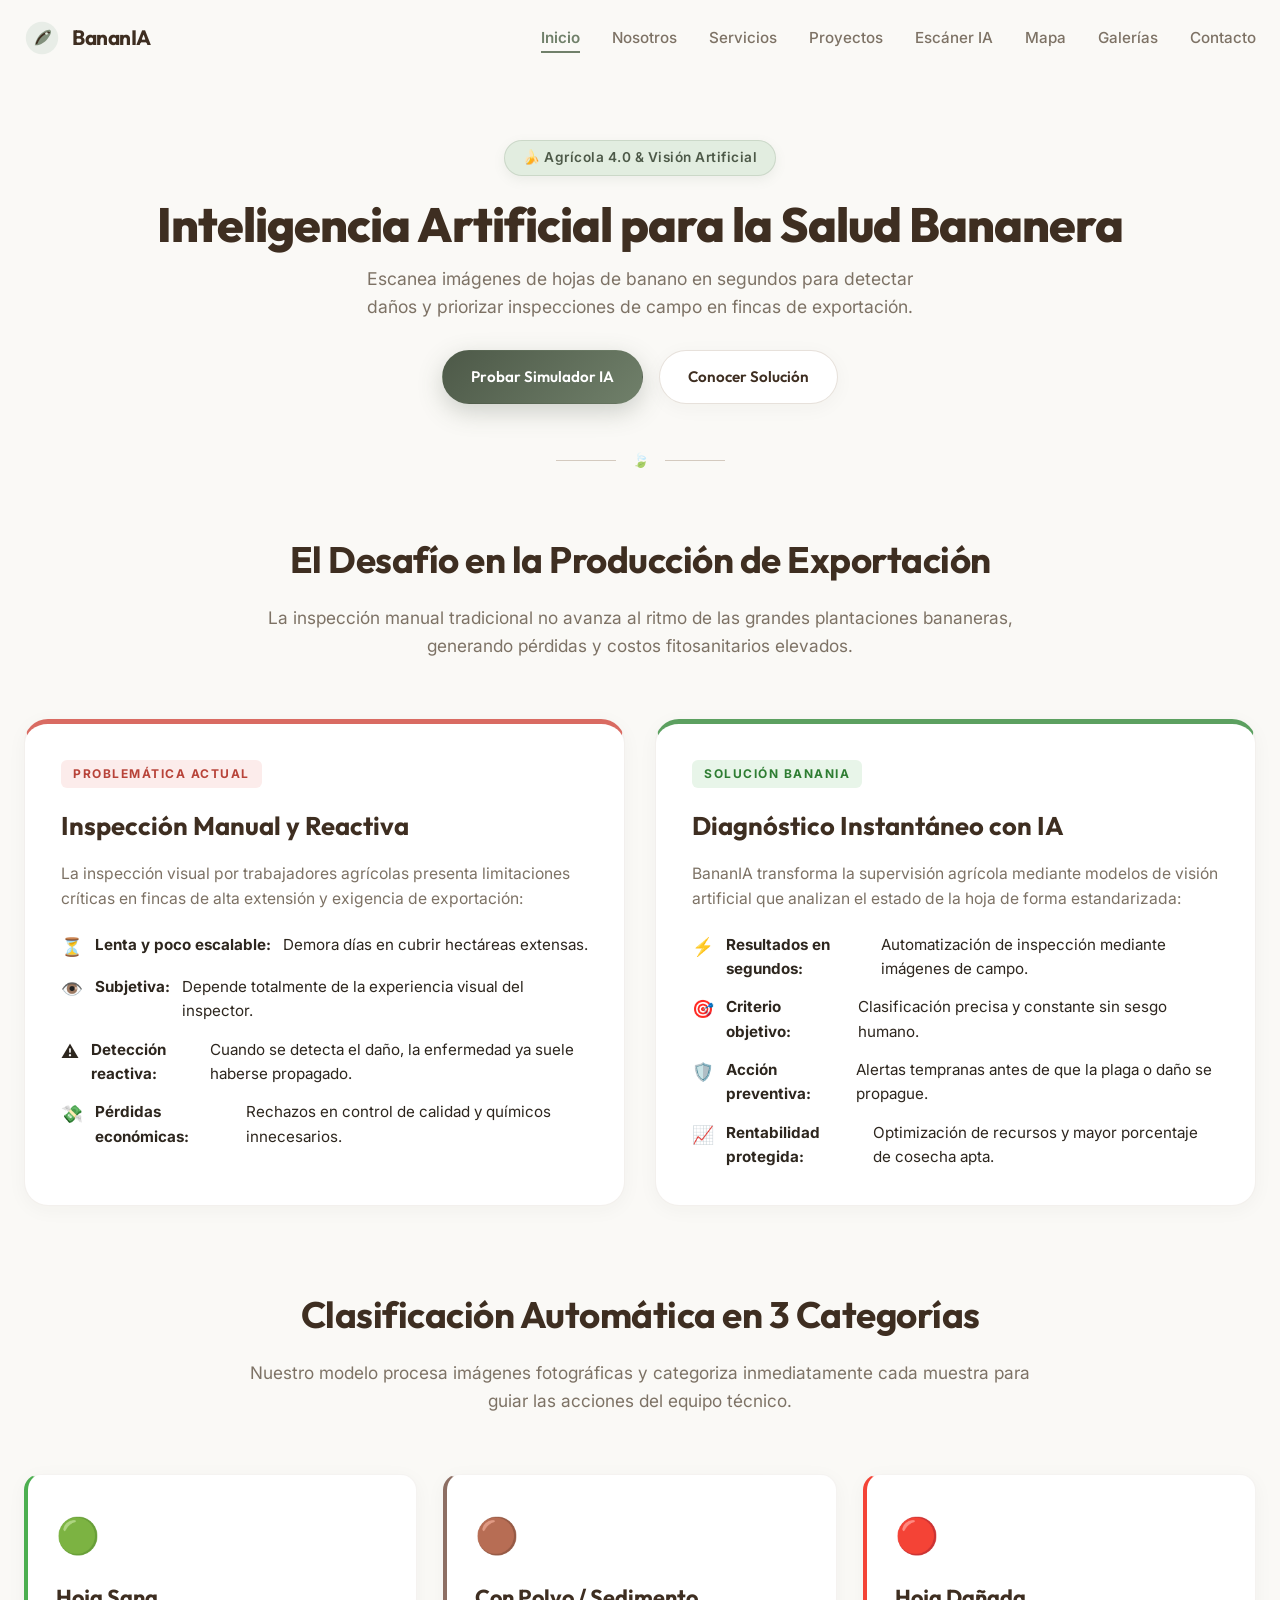
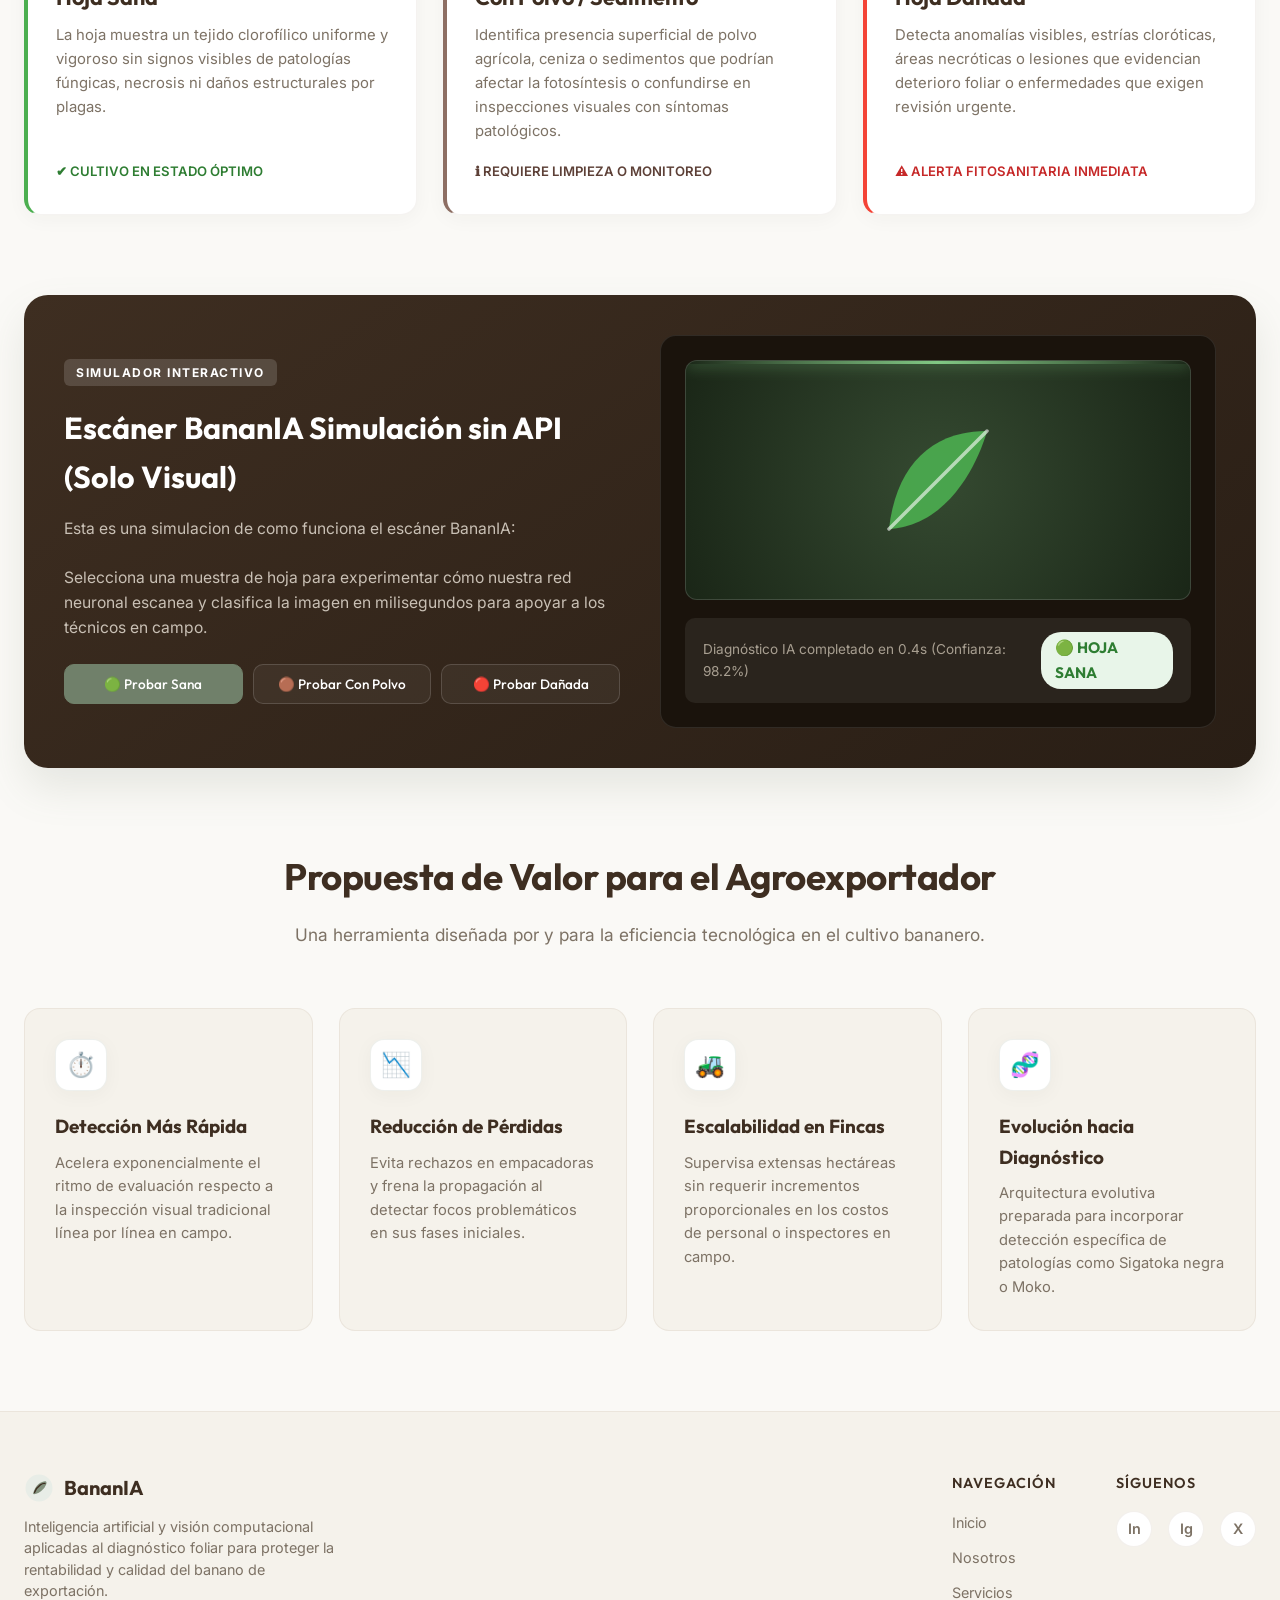
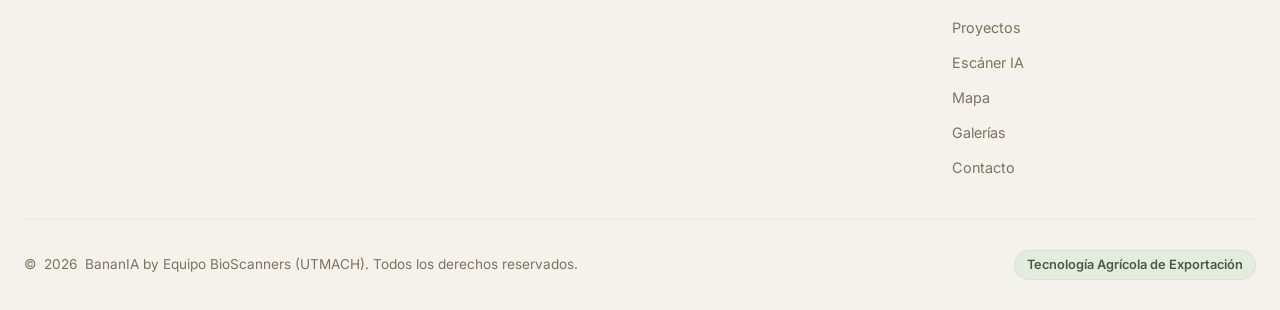
==== commit e82eb697: "Add files via upload" ====
--- a/index.html
+++ b/index.html
@@ -1,4 +1,4 @@
-<!DOCTYPE html>
+﻿<!DOCTYPE html>
 <html lang="es">
 
 <head>
@@ -58,7 +58,7 @@
       <p>Escanea imágenes de hojas de banano en segundos para detectar daños y priorizar inspecciones de campo en fincas
         de exportación.</p>
       <div class="btn-group">
-        <a href="#simulador" class="btn btn-primary">Probar Simulador IA</a>
+        <a href="escaner.html" class="btn btn-primary">Probar Simulador IA</a>
         <a href="servicios.html" class="btn btn-secondary">Conocer Solución</a>
       </div>
       <div class="decorative-separator" style="margin-top: 45px;">
@@ -148,7 +148,8 @@
       <div class="scanner-grid">
         <div class="scanner-info">
           <span class="card-tag" style="background: rgba(255,255,255,0.15); color: #fff;">Simulador Interactivo</span>
-          <h3>Escáner BananIA en Tiempo Real</h3>
+          <h3>Escáner BananIA Simulación sin API (Solo Visual)</h3>
+          <p> Esta es una simulacion de como funciona el escáner BananIA:</p>
           <p>Selecciona una muestra de hoja para experimentar cómo nuestra red neuronal escanea y clasifica la imagen en
             milisegundos para apoyar a los técnicos en campo.</p>
           <div class="scanner-controls">
@@ -251,7 +252,8 @@
             <span class="footer-heading">Síguenos</span>
             <div class="footer-socials">
               <a href="#" class="social-icon" aria-label="LinkedIn">In</a>
-              <a href="#" class="social-icon" aria-label="Instagram">Ig</a>
+              <a href="https://www.instagram.com/__johan26__/" target="_blank" rel="noopener noreferrer"
+                class="social-icon" aria-label="Instagram">Ig</a>
               <a href="#" class="social-icon" aria-label="Twitter">X</a>
             </div>
           </div>
@@ -260,7 +262,7 @@
 
       <div class="footer-bottom">
         <div class="footer-copy">
-          &copy; <span id="footerYear"></span> BananIA. Todos los derechos reservados.
+          &copy; <span id="footerYear"></span> BananIA by Equipo BioScanners (UTMACH). Todos los derechos reservados.
         </div>
         <div class="footer-counter">
           <span>Tecnología Agrícola de Exportación</span>
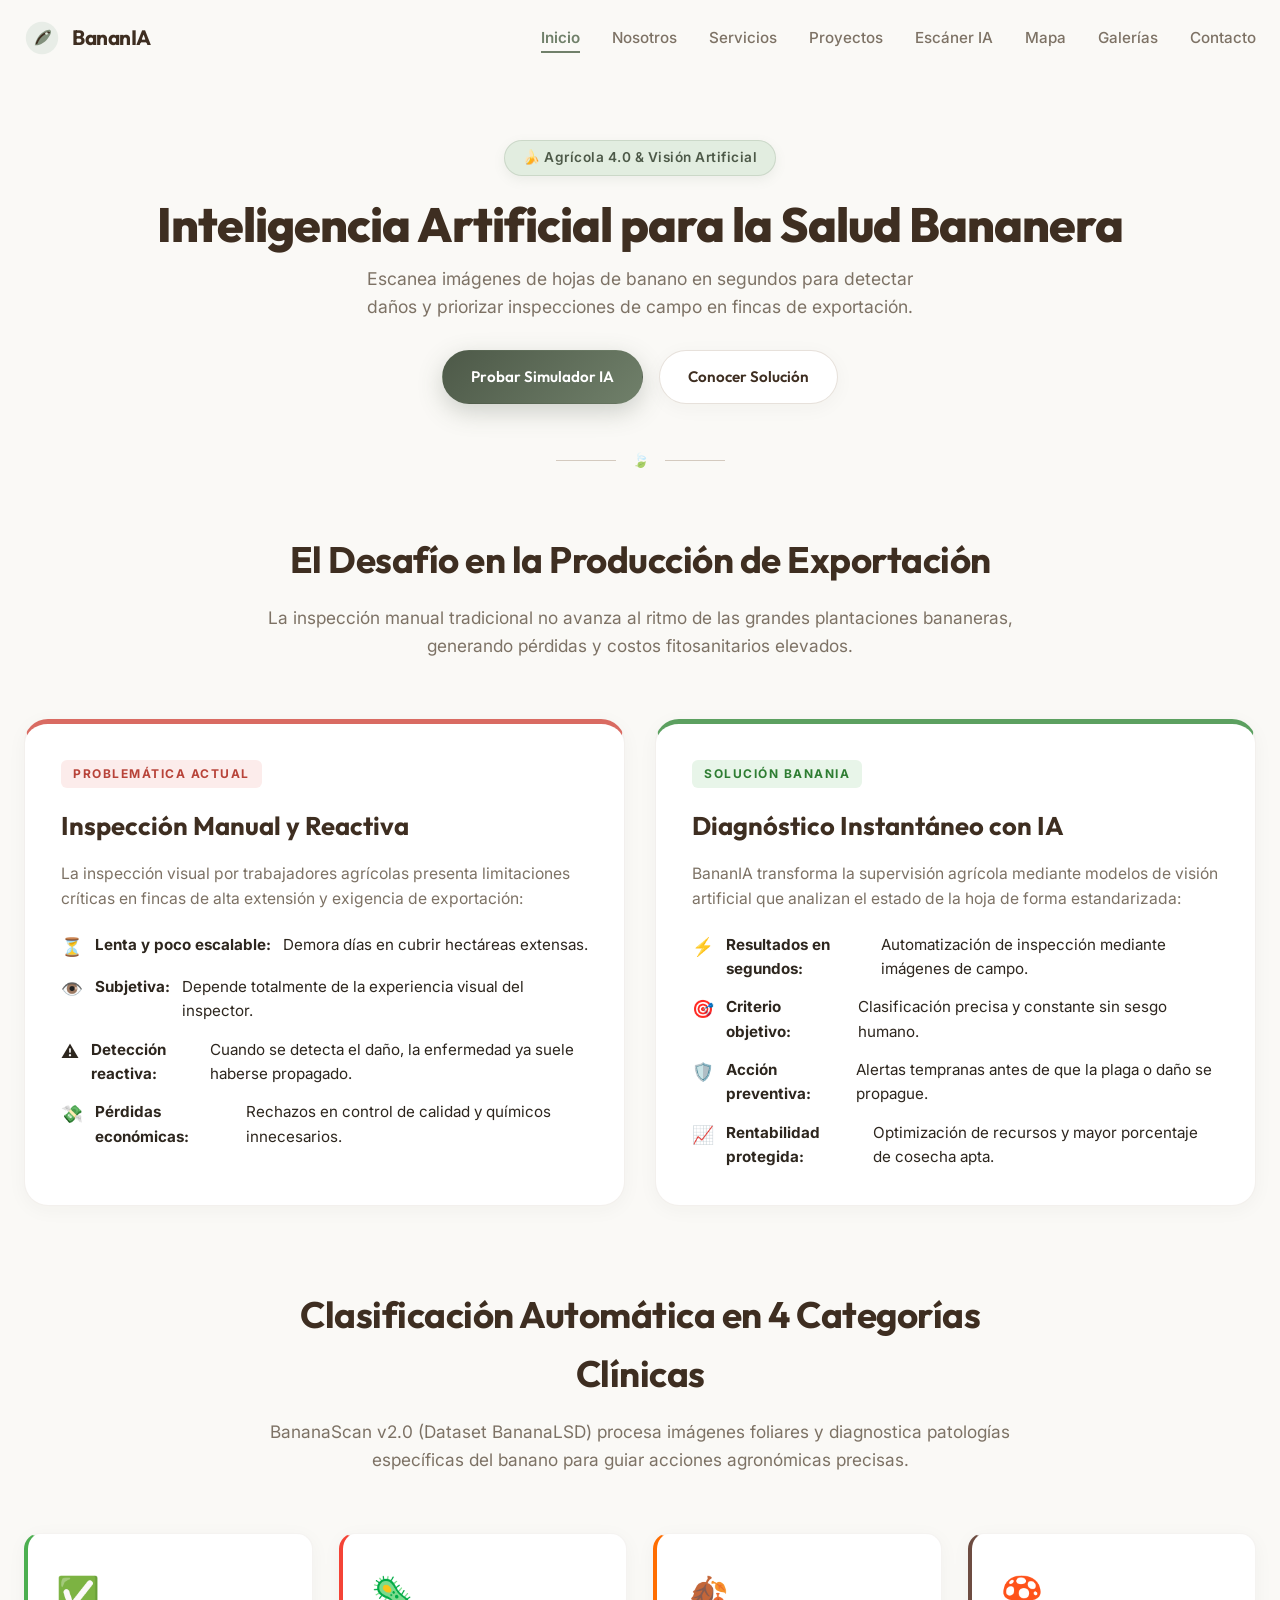
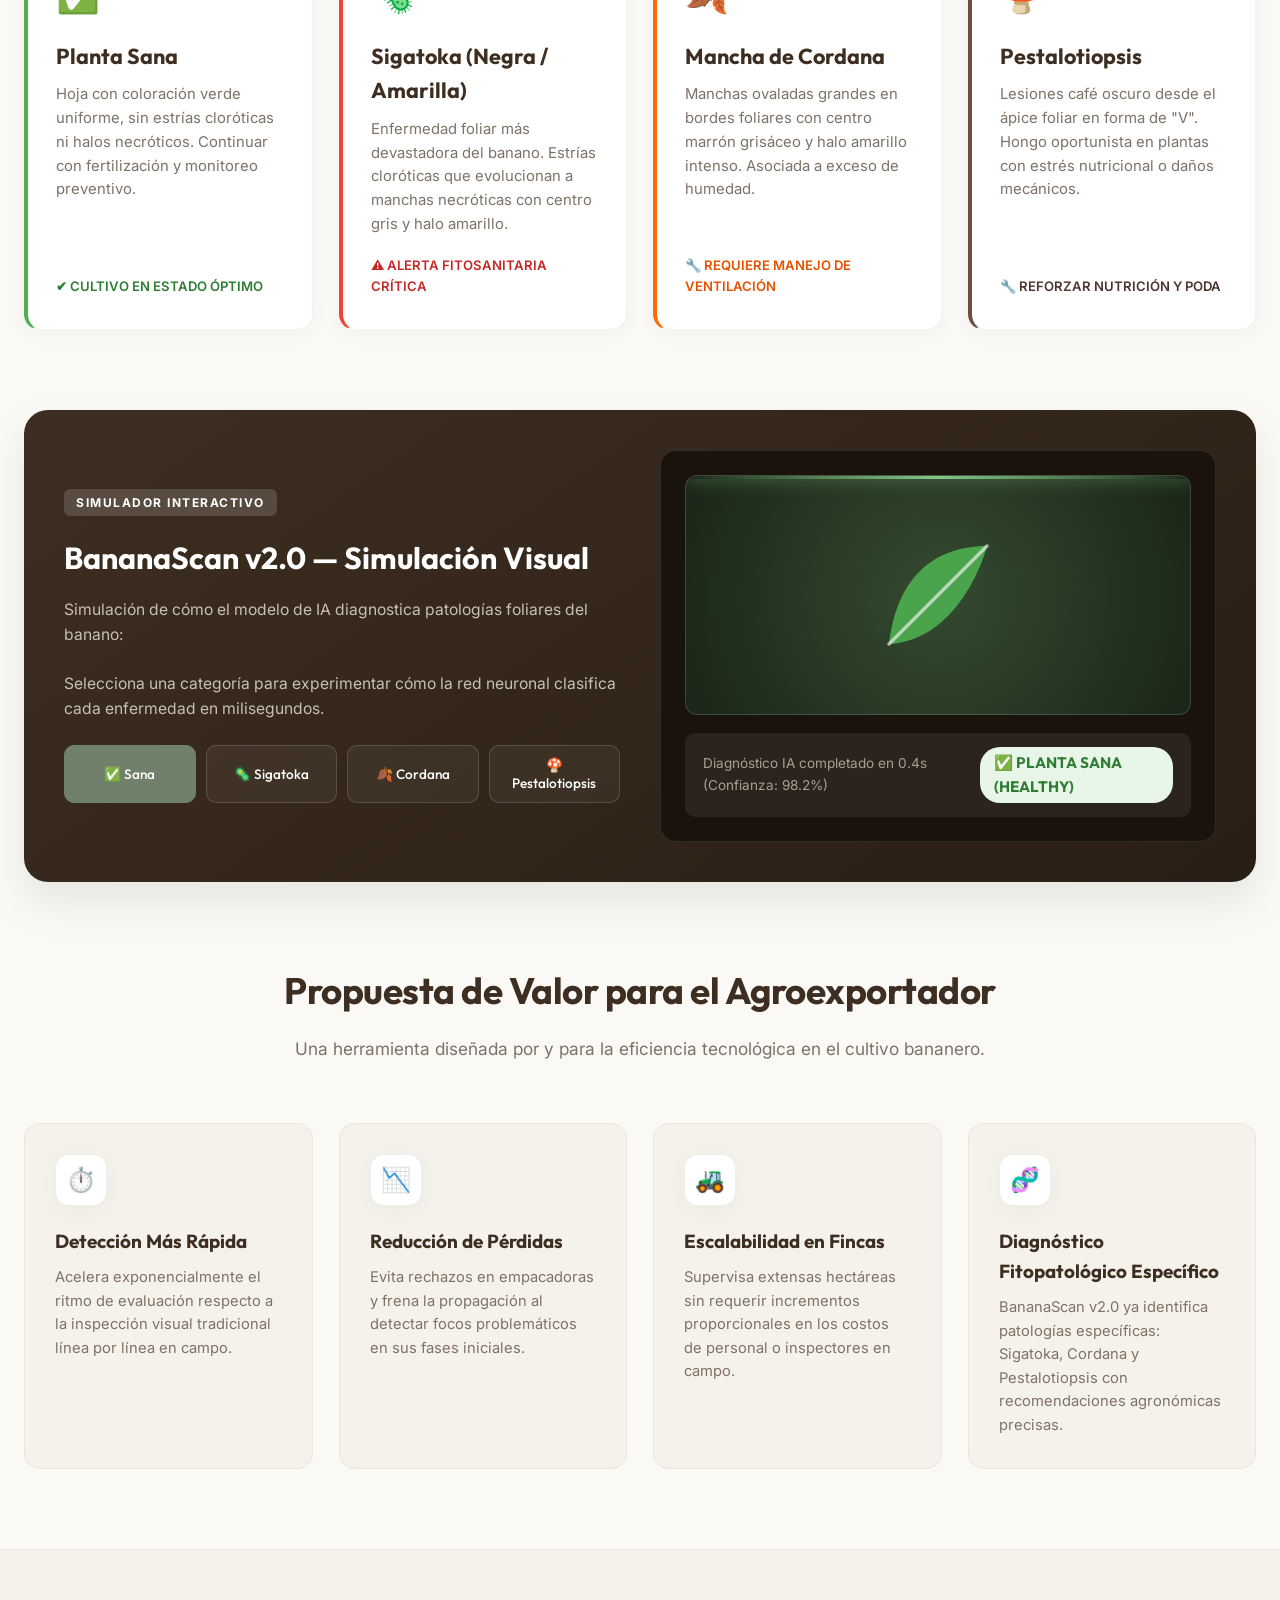
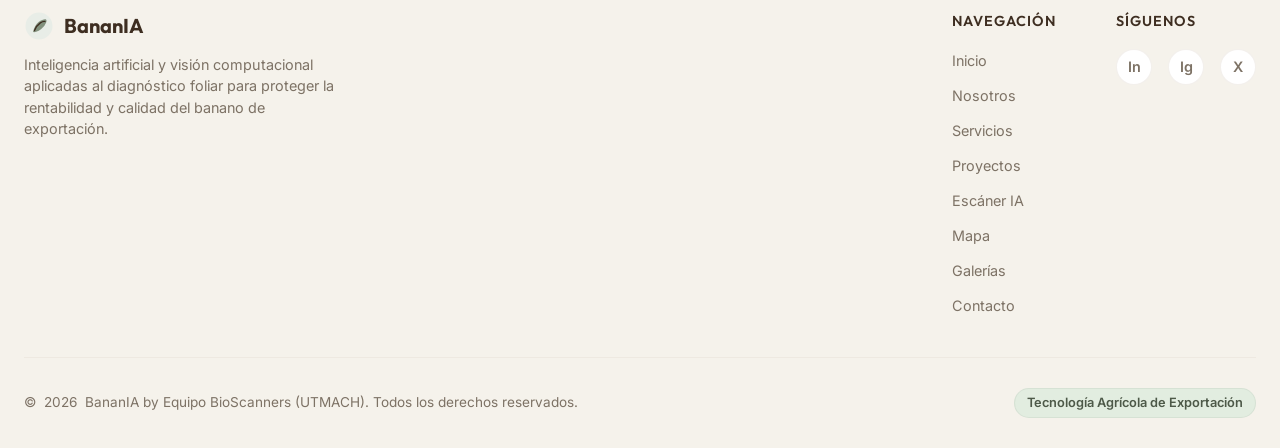
==== commit ffa832bf: "Add files via upload" ====
--- a/index.html
+++ b/index.html
@@ -1,4 +1,4 @@
-﻿<!DOCTYPE html>
+<!DOCTYPE html>
 <html lang="es">
 
 <head>
@@ -110,58 +110,60 @@
       </article>
     </div>
 
-    <!-- Las 3 Categorías Diagnósticas -->
+    <!-- Las 4 Categorías Diagnósticas — BananaScan v2.0 -->
     <section class="section-header">
-      <h2>Clasificación Automática en 3 Categorías</h2>
-      <p>Nuestro modelo procesa imágenes fotográficas y categoriza inmediatamente cada muestra para guiar las acciones
-        del equipo técnico.</p>
+      <h2>Clasificación Automática en 4 Categorías Clínicas</h2>
+      <p>BananaScan v2.0 (Dataset BananaLSD) procesa imágenes foliares y diagnostica patologías específicas del banano para guiar acciones agronómicas precisas.</p>
     </section>
 
     <div class="categories-grid">
       <article class="category-card sana">
-        <div class="cat-icon">🟢</div>
-        <h3>Hoja Sana</h3>
-        <p>La hoja muestra un tejido clorofílico uniforme y vigoroso sin signos visibles de patologías fúngicas,
-          necrosis ni daños estructurales por plagas.</p>
+        <div class="cat-icon">✅</div>
+        <h3>Planta Sana</h3>
+        <p>Hoja con coloración verde uniforme, sin estrías cloróticas ni halos necróticos. Continuar con fertilización y monitoreo preventivo.</p>
         <span class="cat-badge">✔ CULTIVO EN ESTADO ÓPTIMO</span>
       </article>
 
-      <article class="category-card polvo">
-        <div class="cat-icon">🟤</div>
-        <h3>Con Polvo / Sedimento</h3>
-        <p>Identifica presencia superficial de polvo agrícola, ceniza o sedimentos que podrían afectar la fotosíntesis o
-          confundirse en inspecciones visuales con síntomas patológicos.</p>
-        <span class="cat-badge">ℹ REQUIERE LIMPIEZA O MONITOREO</span>
-      </article>
-
-      <article class="category-card danada">
-        <div class="cat-icon">🔴</div>
-        <h3>Hoja Dañada</h3>
-        <p>Detecta anomalías visibles, estrías cloróticas, áreas necróticas o lesiones que evidencian deterioro foliar o
-          enfermedades que exigen revisión urgente.</p>
-        <span class="cat-badge">⚠ ALERTA FITOSANITARIA INMEDIATA</span>
-      </article>
-    </div>
-
-    <!-- Simulador Interactivo BananIA -->
+      <article class="category-card sigatoka">
+        <div class="cat-icon">🦠</div>
+        <h3>Sigatoka (Negra / Amarilla)</h3>
+        <p>Enfermedad foliar más devastadora del banano. Estrías cloróticas que evolucionan a manchas necróticas con centro gris y halo amarillo.</p>
+        <span class="cat-badge">⚠ ALERTA FITOSANITARIA CRÍTICA</span>
+      </article>
+
+      <article class="category-card cordana">
+        <div class="cat-icon">🍂</div>
+        <h3>Mancha de Cordana</h3>
+        <p>Manchas ovaladas grandes en bordes foliares con centro marrón grisáceo y halo amarillo intenso. Asociada a exceso de humedad.</p>
+        <span class="cat-badge">🔧 REQUIERE MANEJO DE VENTILACIÓN</span>
+      </article>
+
+      <article class="category-card pestalotiopsis">
+        <div class="cat-icon">🍄</div>
+        <h3>Pestalotiopsis</h3>
+        <p>Lesiones café oscuro desde el ápice foliar en forma de "V". Hongo oportunista en plantas con estrés nutricional o daños mecánicos.</p>
+        <span class="cat-badge">🔧 REFORZAR NUTRICIÓN Y PODA</span>
+      </article>
+    </div>
+
+    <!-- Simulador Interactivo BananaScan v2.0 -->
     <section class="interactive-scanner" id="simulador">
       <div class="scanner-grid">
         <div class="scanner-info">
           <span class="card-tag" style="background: rgba(255,255,255,0.15); color: #fff;">Simulador Interactivo</span>
-          <h3>Escáner BananIA Simulación sin API (Solo Visual)</h3>
-          <p> Esta es una simulacion de como funciona el escáner BananIA:</p>
-          <p>Selecciona una muestra de hoja para experimentar cómo nuestra red neuronal escanea y clasifica la imagen en
-            milisegundos para apoyar a los técnicos en campo.</p>
+          <h3>BananaScan v2.0 — Simulación Visual</h3>
+          <p>Simulación de cómo el modelo de IA diagnostica patologías foliares del banano:</p>
+          <p>Selecciona una categoría para experimentar cómo la red neuronal clasifica cada enfermedad en milisegundos.</p>
           <div class="scanner-controls">
-            <button class="scan-btn active" data-mode="sana">🟢 Probar Sana</button>
-            <button class="scan-btn" data-mode="polvo">🟤 Probar Con Polvo</button>
-            <button class="scan-btn" data-mode="danada">🔴 Probar Dañada</button>
+            <button class="scan-btn active" data-mode="sana">✅ Sana</button>
+            <button class="scan-btn" data-mode="sigatoka">🦠 Sigatoka</button>
+            <button class="scan-btn" data-mode="cordana">🍂 Cordana</button>
+            <button class="scan-btn" data-mode="pestalotiopsis">🍄 Pestalotiopsis</button>
           </div>
         </div>
 
         <div class="scanner-demo-box">
           <div class="leaf-preview" id="leafPreview">
-            <!-- SVG interactivo de hoja de banano -->
             <svg class="leaf-svg" viewBox="0 0 100 100" fill="none" xmlns="http://www.w3.org/2000/svg">
               <path id="leafSvgPath" d="M15 85C20 40 45 15 85 15C85 15 75 55 45 75C30 85 15 85 15 85Z" fill="#4caf50"
                 opacity="0.9" />
@@ -170,10 +172,8 @@
             <div class="scan-laser"></div>
           </div>
           <div class="scan-result-panel">
-            <span class="scan-result-title" id="scanResultTitle">Diagnóstico IA completado en 0.4s (Confianza:
-              98.2%)</span>
-            <span class="scan-result-badge" id="scanResultBadge" style="background-color: #e8f5e9; color: #2e7d32;">🟢
-              HOJA SANA</span>
+            <span class="scan-result-title" id="scanResultTitle">Diagnóstico IA completado en 0.4s (Confianza: 98.2%)</span>
+            <span class="scan-result-badge" id="scanResultBadge" style="background-color: #e8f5e9; color: #2e7d32;">✅ PLANTA SANA (HEALTHY)</span>
           </div>
         </div>
       </div>
@@ -209,9 +209,8 @@
 
       <article class="value-card">
         <div class="value-icon">🧬</div>
-        <h3>Evolución hacia Diagnóstico</h3>
-        <p>Arquitectura evolutiva preparada para incorporar detección específica de patologías como Sigatoka negra o
-          Moko.</p>
+        <h3>Diagnóstico Fitopatológico Específico</h3>
+        <p>BananaScan v2.0 ya identifica patologías específicas: Sigatoka, Cordana y Pestalotiopsis con recomendaciones agronómicas precisas.</p>
       </article>
     </div>
   </main>
--- a/styles.css
+++ b/styles.css
@@ -888,11 +888,12 @@
 }
 
 /* ==========================================================================
-   TARJETAS DE CATEGORÍAS IA (SANA / POLVO / DAÑADA)
+   TARJETAS DE CATEGORÍAS IA — BananaScan v2.0
+   (HEALTHY / SIGATOKA / CORDANA / PESTALOTIOPSIS + FILTRO)
    ========================================================================== */
 .categories-grid {
   display: grid;
-  grid-template-columns: repeat(auto-fit, minmax(290px, 1fr));
+  grid-template-columns: repeat(auto-fit, minmax(270px, 1fr));
   gap: 26px;
   margin-bottom: 80px;
 }
@@ -913,11 +914,18 @@
 .category-card.sana {
   border-left: 4px solid #4caf50;
 }
-.category-card.polvo {
-  border-left: 4px solid #8d6e63;
-}
-.category-card.danada {
+.category-card.sigatoka {
   border-left: 4px solid #f44336;
+}
+.category-card.cordana {
+  border-left: 4px solid #ff6d00;
+}
+.category-card.pestalotiopsis {
+  border-left: 4px solid #6d4c41;
+}
+.category-card.filtro {
+  border-left: 4px solid #90a4ae;
+  background: var(--color-light-gray);
 }
 .cat-icon {
   font-size: 2.2rem;
@@ -941,8 +949,10 @@
   font-weight: 600;
 }
 .sana .cat-badge { color: #2e7d32; }
-.polvo .cat-badge { color: #5d4037; }
-.danada .cat-badge { color: #c62828; }
+.sigatoka .cat-badge { color: #c62828; }
+.cordana .cat-badge { color: #e65100; }
+.pestalotiopsis .cat-badge { color: #4e342e; }
+.filtro .cat-badge { color: #546e7a; }
 
 /* ==========================================================================
    PROPUESTA DE VALOR / VALUE PROPOSITION GRID
